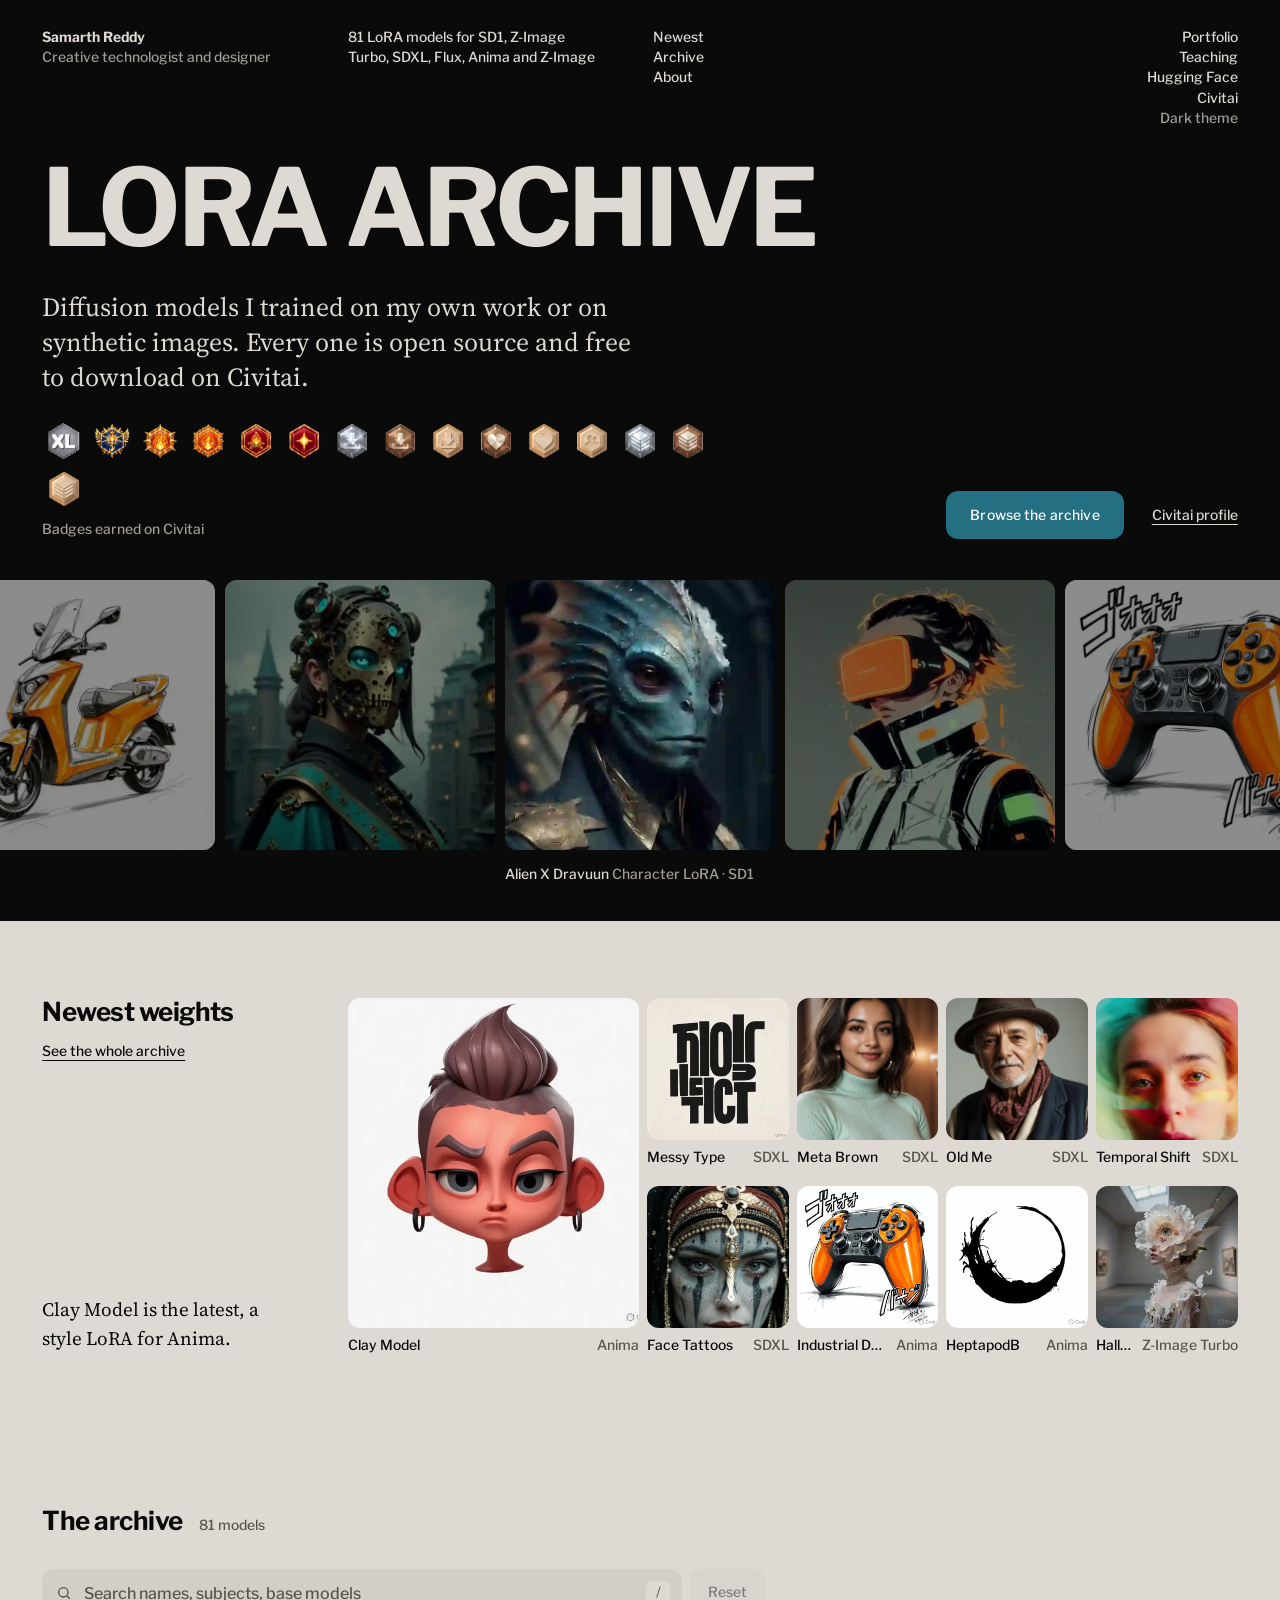
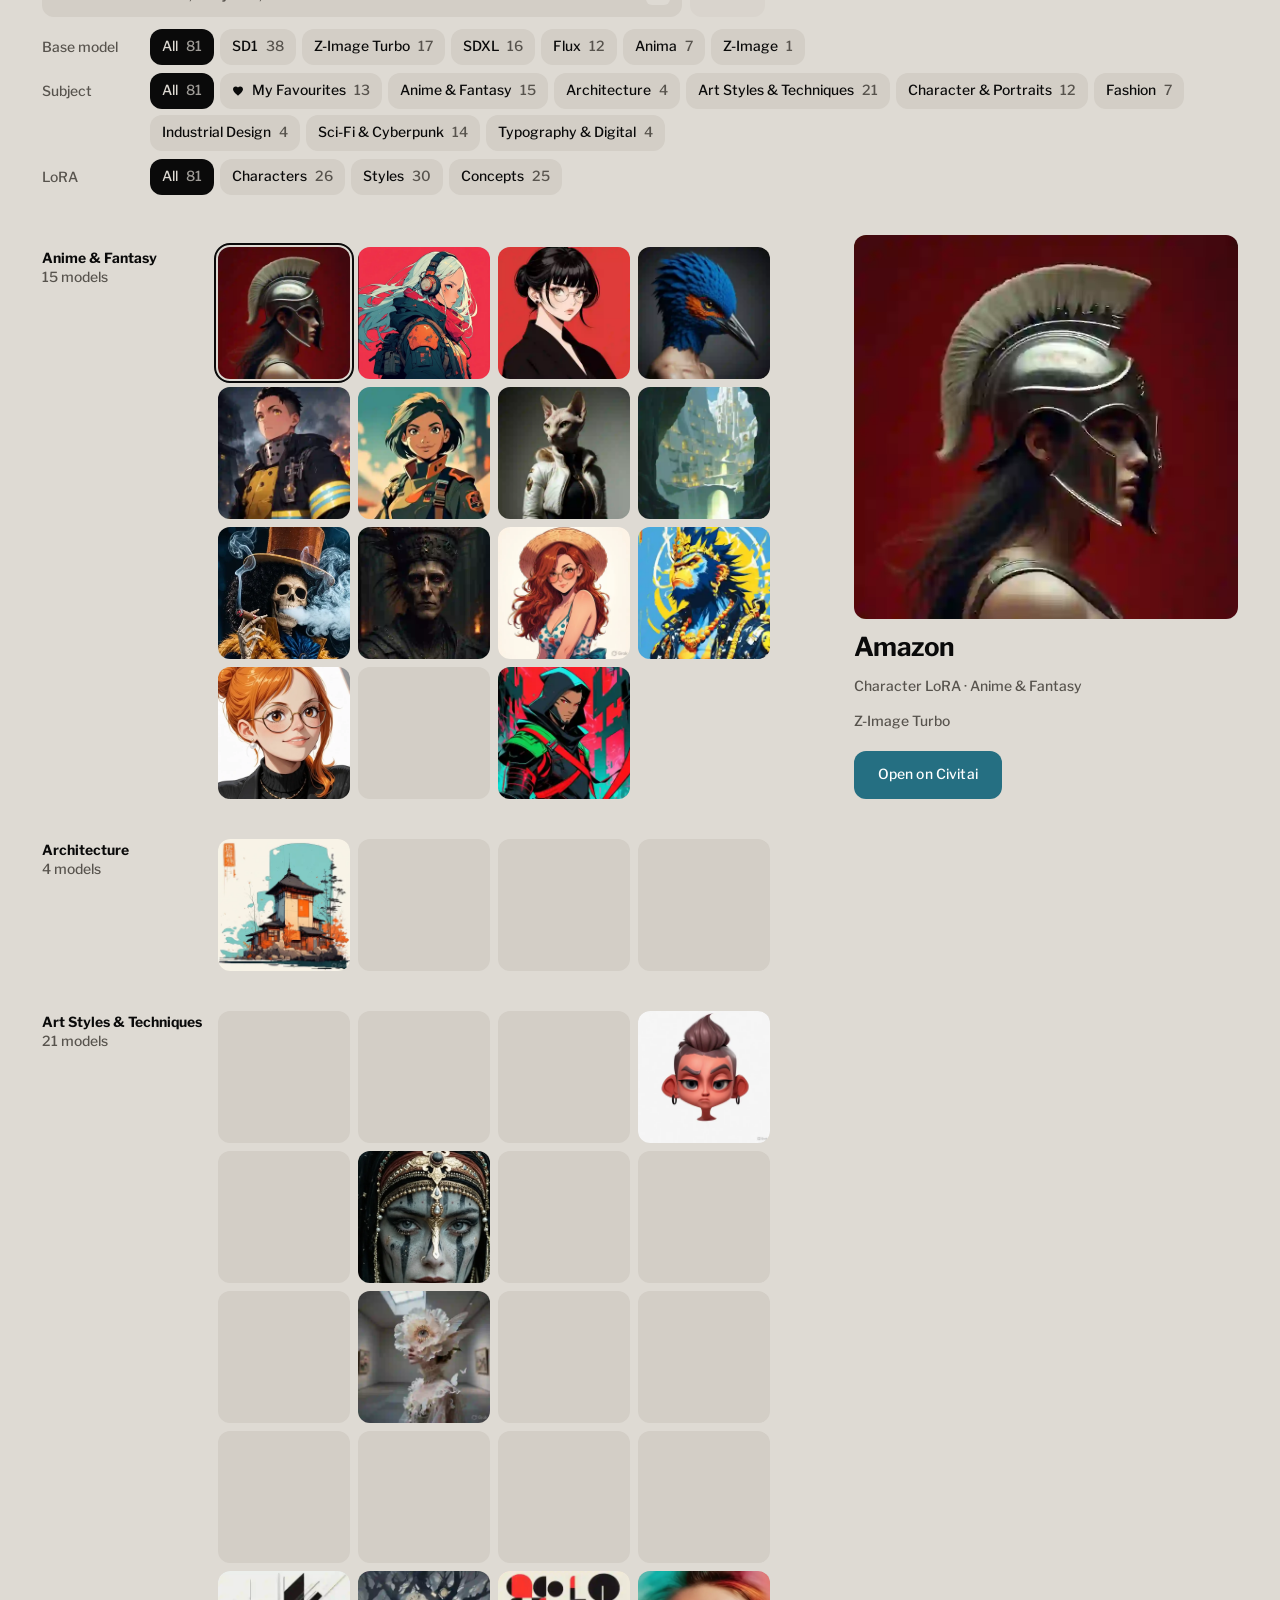
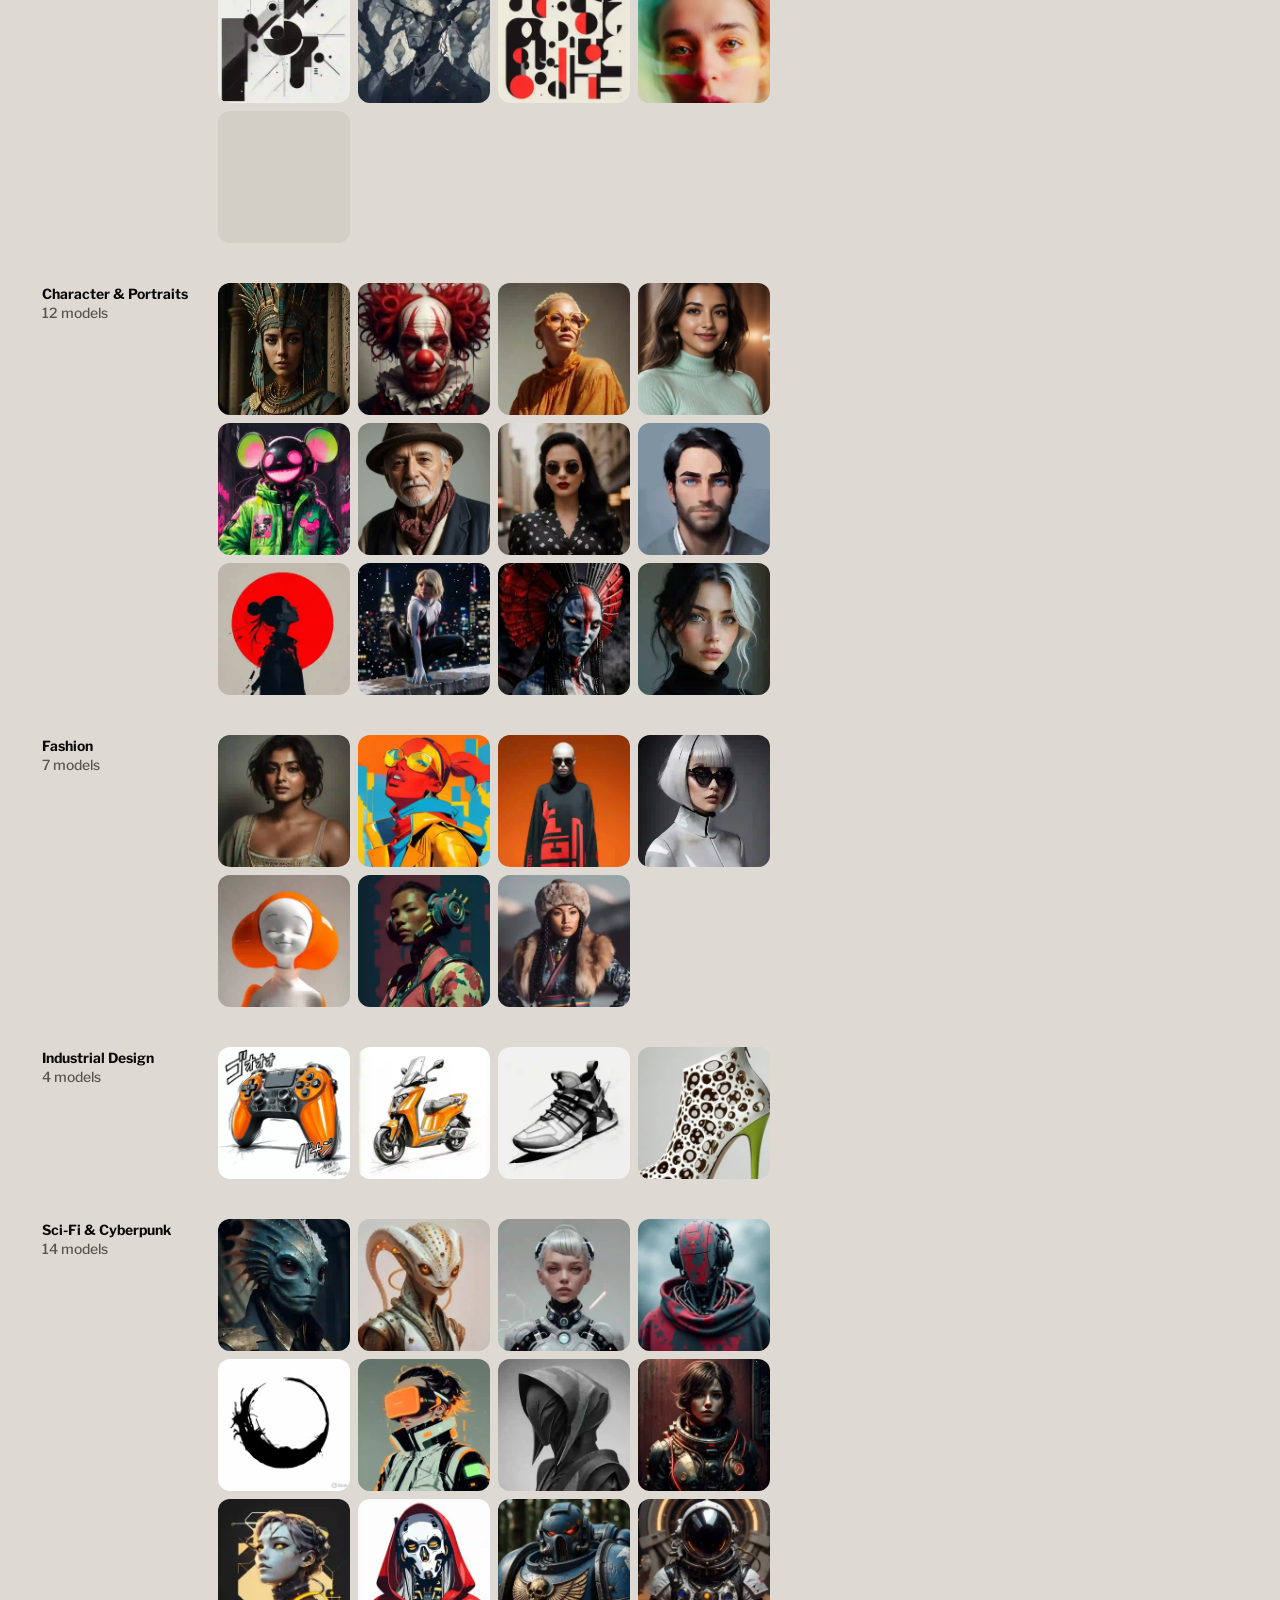
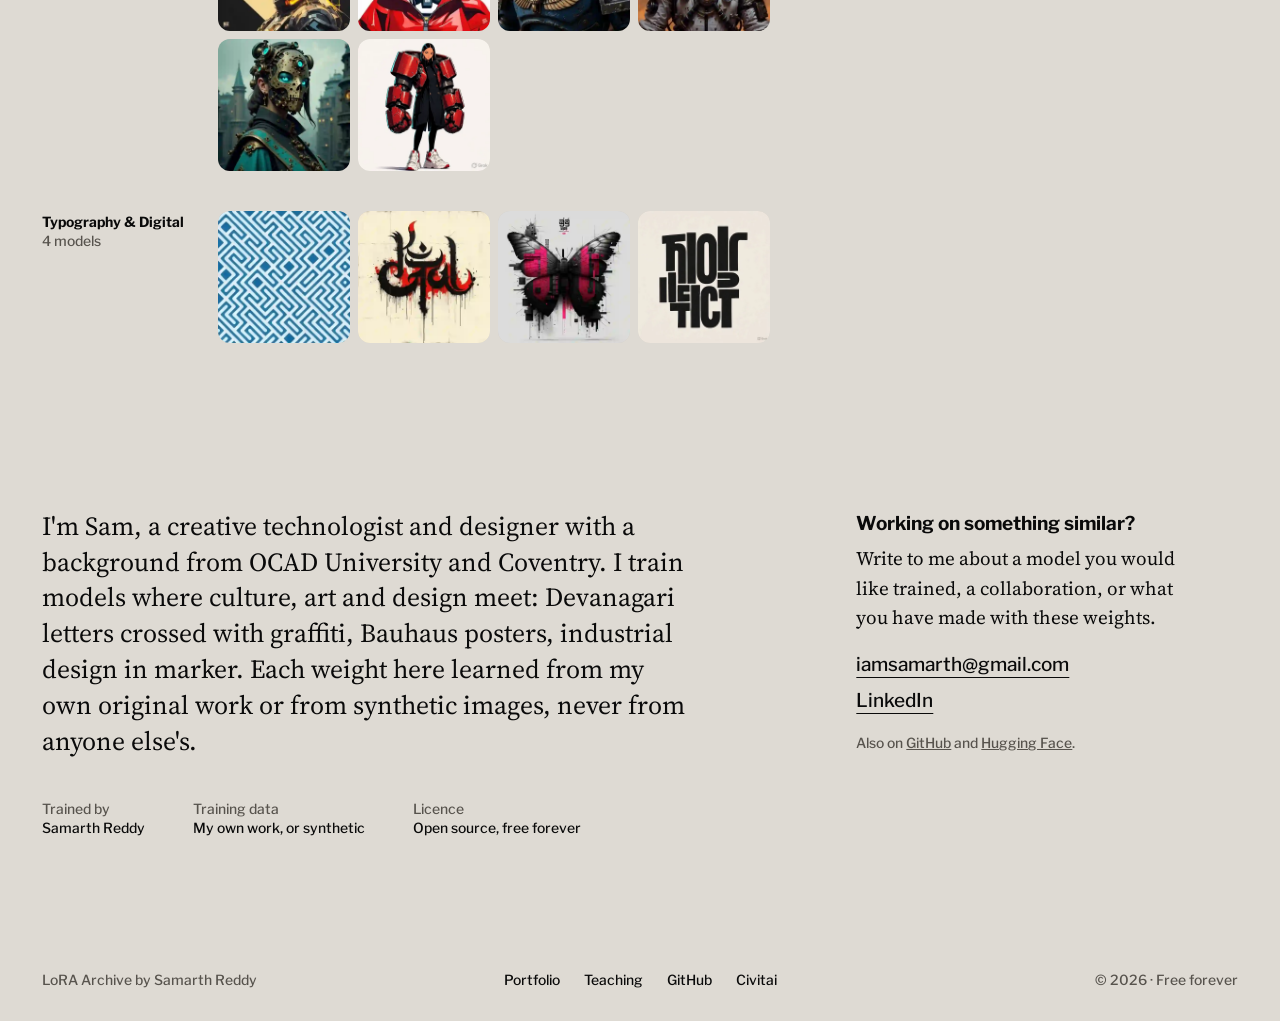
==== index.html @ 44f5a4d8 "update" ====
<!DOCTYPE html>
<html lang="en">

<head>
    <meta charset="UTF-8">
    <meta name="viewport" content="width=device-width, initial-scale=1.0">
    <title>LoRA Archive | Samarth Reddy</title>
    <meta name="description"
        content="An open-source archive of LoRA models trained by Samarth Reddy: character, fashion, architecture, industrial design, typography and art-style weights for SD1, SDXL, Flux, Z-Image and Anima.">
    <meta name="author" content="Samarth Reddy">
    <meta name="theme-color" content="#0a0a0a">

    <meta property="og:type" content="website">
    <meta property="og:title" content="LoRA Archive | Samarth Reddy">
    <meta property="og:description"
        content="Open-source LoRA model weights and fine-tuning experiments, free forever.">
    <meta property="og:image" content="logo/DPL_Logo.png">
    <meta name="twitter:card" content="summary_large_image">

    <link rel="icon" type="image/png" href="logo/665f9e5da2992208bc840f57.png?v=2">
    <link rel="preconnect" href="https://fonts.googleapis.com">
    <link rel="preconnect" href="https://fonts.gstatic.com" crossorigin>
    <link
        href="https://fonts.googleapis.com/css2?family=Libre+Franklin:wght@500;700&family=Source+Serif+4:ital,opsz,wght@0,8..60,400;0,8..60,600;1,8..60,400&display=swap"
        rel="stylesheet">
    <link rel="stylesheet" href="styles.css?v=21">

    <script>
        // Applied before first paint so the page never flashes the wrong theme.
        // The `js` class lets entrance motion hide content only when a script will reveal it.
        (function () {
            var root = document.documentElement;
            root.classList.add('js');
            var saved = null;
            try { saved = localStorage.getItem('theme'); } catch (e) { }
            var dark = saved === 'dark' || (!saved && window.matchMedia('(prefers-color-scheme: dark)').matches);
            root.setAttribute('data-theme', dark ? 'dark' : 'light');
        })();
    </script>
</head>

<body>
    <a class="skip-link" href="#archive">Skip to the archive</a>

    <header class="hero" aria-labelledby="hero-title">
        <div class="hero-top wrap grid">
            <p class="hero-block hero-who">
                <a class="wordmark" href="https://portfolio-5208db.webflow.io/" target="_blank"
                    rel="noopener noreferrer">Samarth Reddy</a>
                <span class="muted">Creative technologist and designer</span>
            </p>
            <p class="hero-block hero-what">
                <span id="hero-count">81</span> LoRA models for
                <span id="hero-bases">SD1, SDXL, Flux, Z-Image and Anima</span>
            </p>
            <nav class="hero-block hero-nav" aria-label="On this page">
                <a href="#newest">Newest</a>
                <a href="#archive">Archive</a>
                <a href="#about">About</a>
            </nav>
            <nav class="hero-block hero-elsewhere" aria-label="Elsewhere">
                <a href="https://portfolio-5208db.webflow.io/" target="_blank" rel="noopener noreferrer">Portfolio</a>
                <a href="https://calluxpore.github.io/Teaching-Portfolio/" target="_blank"
                    rel="noopener noreferrer">Teaching</a>
                <a href="https://huggingface.co/samredjr" target="_blank" rel="noopener noreferrer">Hugging Face</a>
                <a href="https://civitai.com/user/callux" target="_blank" rel="noopener noreferrer">Civitai</a>
                <button id="theme-toggle" class="theme-toggle" type="button">Dark theme</button>
            </nav>
        </div>

        <div class="hero-title wrap">
            <h1 class="display" id="hero-title">
                <span class="line"><span data-line>LoRA Archive</span></span>
            </h1>
            <div class="hero-intro">
                <div class="hero-copy">
                    <p class="lead" data-load style="--d:380ms">
                        Diffusion models I trained on my own work or on synthetic images.
                        Every one is open source and free to download on Civitai.
                    </p>
                    <!-- Badges earned on Civitai. Pointing at one, or tabbing to it, names it below the row. -->
                    <div class="hero-badges" data-load style="--d:520ms">
                        <ul class="badge-row" aria-label="Badges earned on Civitai">
                            <li class="badge" tabindex="0" data-name="Top 8 XL Creator" data-note="A top-eight place among XL creators"><img src="badges/top-8-xl-creator.webp" alt="Top 8 XL Creator: A top-eight place among XL creators" width="36" height="36" decoding="async"></li>
                            <li class="badge" tabindex="0" data-name="Beacon" data-note="40,000 creator score"><img src="badges/beacon.webp" alt="Beacon: 40,000 creator score" width="36" height="36" decoding="async"></li>
                            <li class="badge" tabindex="0" data-name="Blaze" data-note="10,000 creator score"><img src="badges/blaze.webp" alt="Blaze: 10,000 creator score" width="36" height="36" decoding="async"></li>
                            <li class="badge" tabindex="0" data-name="Flame" data-note="5,000 creator score"><img src="badges/flame.webp" alt="Flame: 5,000 creator score" width="36" height="36" decoding="async"></li>
                            <li class="badge" tabindex="0" data-name="Kindle" data-note="1,000 creator score"><img src="badges/kindle.webp" alt="Kindle: 1,000 creator score" width="36" height="36" decoding="async"></li>
                            <li class="badge" tabindex="0" data-name="Spark" data-note="500 creator score"><img src="badges/spark.webp" alt="Spark: 500 creator score" width="36" height="36" decoding="async"></li>
                            <li class="badge" tabindex="0" data-name="10k Downloads" data-note="10,000 downloads"><img src="badges/10k-downloads.webp?v=2" alt="10k Downloads: 10,000 downloads" width="36" height="36" decoding="async"></li>
                            <li class="badge" tabindex="0" data-name="1k Downloads" data-note="1,000 downloads"><img src="badges/1k-downloads.webp?v=2" alt="1k Downloads: 1,000 downloads" width="36" height="36" decoding="async"></li>
                            <li class="badge" tabindex="0" data-name="100 Downloads" data-note="100 downloads"><img src="badges/100-downloads.webp" alt="100 Downloads: 100 downloads" width="36" height="36" decoding="async"></li>
                            <li class="badge" tabindex="0" data-name="1k Reactions" data-note="1,000 reactions"><img src="badges/1k-reactions.webp?v=2" alt="1k Reactions: 1,000 reactions" width="36" height="36" decoding="async"></li>
                            <li class="badge" tabindex="0" data-name="100 Reactions" data-note="100 reactions"><img src="badges/100-reactions.webp" alt="100 Reactions: 100 reactions" width="36" height="36" decoding="async"></li>
                            <li class="badge" tabindex="0" data-name="100 Followers" data-note="100 followers"><img src="badges/100-followers.webp?v=2" alt="100 Followers: 100 followers" width="36" height="36" decoding="async"></li>
                            <li class="badge" tabindex="0" data-name="25 Models" data-note="25 models published"><img src="badges/25-models.webp?v=2" alt="25 Models: 25 models published" width="36" height="36" decoding="async"></li>
                            <li class="badge" tabindex="0" data-name="5 Models" data-note="5 models published"><img src="badges/5-models.webp?v=2" alt="5 Models: 5 models published" width="36" height="36" decoding="async"></li>
                            <li class="badge" tabindex="0" data-name="First Model" data-note="The first model published"><img src="badges/first-model.webp" alt="First Model: The first model published" width="36" height="36" decoding="async"></li>
                        </ul>
                        <p class="badge-readout" id="badge-readout" aria-hidden="true">Badges earned on Civitai</p>
                    </div>
                </div>
                <div class="hero-actions" data-load style="--d:460ms">
                    <a class="button" href="#archive">Browse the archive</a>
                    <a class="text-link" href="https://civitai.com/user/callux" target="_blank"
                        rel="noopener noreferrer">Civitai profile</a>
                </div>
            </div>
        </div>

        <!-- Filled from STRIP_MODELS once models.json loads. The frame that comes to rest
             in the middle plays its preview. -->
        <div class="strip" id="strip" role="region" aria-label="Featured models"></div>
        <p class="strip-caption" id="strip-caption" aria-live="polite"></p>
    </header>

    <main>
        <section class="newest wrap grid section" id="newest" aria-labelledby="newest-title">
            <div class="newest-side">
                <h2 class="section-title" id="newest-title">Newest weights</h2>
                <a class="text-link" href="#archive">See the whole archive</a>
                <p class="newest-note" id="newest-note"></p>
            </div>
            <div class="newest-run" id="newest-run"></div>
        </section>

        <section class="archive section" id="archive" aria-labelledby="archive-title">
            <div class="archive-head wrap">
                <h2 class="section-title" id="archive-title">The archive</h2>
                <p class="archive-count muted" id="result-count" role="status" aria-live="polite"></p>
            </div>

            <div class="toolbar" id="toolbar">
                <div class="wrap toolbar-inner">
                    <div class="toolbar-row">
                        <label class="visually-hidden" for="search-input">Search the archive</label>
                        <div class="search">
                            <svg class="search-icon" width="16" height="16" viewBox="0 0 24 24" fill="none"
                                stroke="currentColor" stroke-width="2" stroke-linecap="round" aria-hidden="true">
                                <circle cx="11" cy="11" r="7"></circle>
                                <path d="m20 20-3.5-3.5"></path>
                            </svg>
                            <input id="search-input" type="search"
                                placeholder="Search names, subjects, base models" autocomplete="off"
                                spellcheck="false" aria-describedby="search-hint">
                            <button class="search-clear" id="search-clear" type="button" aria-label="Clear search">
                                <svg width="12" height="12" viewBox="0 0 24 24" fill="none" stroke="currentColor"
                                    stroke-width="2.5" stroke-linecap="round" aria-hidden="true">
                                    <path d="M18 6 6 18M6 6l12 12"></path>
                                </svg>
                            </button>
                            <kbd class="search-hint" id="search-hint" title="Press / to search">/</kbd>
                        </div>

                        <button class="reset-filters" id="reset-filters" type="button" disabled>Reset</button>

                        <!-- Phones and tablets fold the chips behind this; desktop shows them inline. -->
                        <button class="filters-toggle" id="filters-toggle" type="button" aria-expanded="false"
                            aria-controls="filter-panel">
                            Filters
                            <span class="filters-toggle-count" id="filters-toggle-count" hidden></span>
                        </button>
                    </div>

                    <div class="filter-panel" id="filter-panel">
                        <div class="filter-group" id="base-filters" role="group" aria-labelledby="base-label">
                            <span class="filter-label" id="base-label">Base model</span>
                            <div class="chip-list"></div>
                        </div>

                        <div class="filter-group" id="category-filters" role="group"
                            aria-labelledby="category-label">
                            <span class="filter-label" id="category-label">Subject</span>
                            <div class="chip-list"></div>
                        </div>

                        <div class="filter-group" id="type-filters" role="group" aria-labelledby="type-label">
                            <span class="filter-label" id="type-label">LoRA</span>
                            <div class="chip-list"></div>
                        </div>

                        <!-- The narrow-screen home for Reset, which would crowd the search row there. -->
                        <button class="reset-filters panel-reset" id="panel-reset" type="button" disabled>Reset
                            all</button>
                    </div>
                </div>
            </div>

            <div class="archive-body wrap" id="models">
                <div class="sheet" id="models-grid"></div>
                <aside class="preview" id="preview" aria-label="Selected model"></aside>
                <p class="state" id="loading">Loading the archive…</p>
                <div class="state state-empty" id="empty" hidden>
                    <h3>No models match</h3>
                    <p>Try a different search term, or widen the filters.</p>
                    <button class="button" id="empty-reset" type="button">Clear all filters</button>
                </div>
                <p class="state state-error" id="error" hidden></p>
            </div>
        </section>

        <!-- One closing section: who trains these, then how to reach him. -->
        <section class="about wrap grid section" id="about" aria-labelledby="about-title">
            <h2 class="visually-hidden" id="about-title">About</h2>
            <div class="about-main">
                <p class="about-text">
                    I'm Sam, a creative technologist and designer with a background from OCAD University and
                    Coventry. I train models where culture, art and design meet: Devanagari letters crossed
                    with graffiti, Bauhaus posters, industrial design in marker. Each weight here learned from
                    my own original work or from synthetic images, never from anyone else's.
                </p>
                <dl class="facts">
                    <div>
                        <dt>Trained by</dt>
                        <dd>Samarth Reddy</dd>
                    </div>
                    <div>
                        <dt>Training data</dt>
                        <dd>My own work, or synthetic</dd>
                    </div>
                    <div>
                        <dt>Licence</dt>
                        <dd>Open source, free forever</dd>
                    </div>
                </dl>
            </div>
            <div class="about-contact" id="contact">
                <div class="contact-links">
                    <h3 class="contact-title">Working on something similar?</h3>
                    <p class="contact-note">Write to me about a model you would like trained, a collaboration, or
                        what you have made with these weights.</p>
                    <a href="mailto:iamsamarth@gmail.com">iamsamarth@gmail.com</a>
                    <a href="https://www.linkedin.com/in/samredjunior" target="_blank" rel="noopener noreferrer">LinkedIn</a>
                    <p class="muted">Also on <a href="https://github.com/calluxpore" target="_blank"
                            rel="noopener noreferrer">GitHub</a> and <a href="https://huggingface.co/samredjr"
                            target="_blank" rel="noopener noreferrer">Hugging Face</a>.</p>
                </div>
            </div>
        </section>
    </main>

    <footer class="footer wrap">
        <p class="muted">LoRA Archive by Samarth Reddy</p>
        <nav class="footer-links" aria-label="Profiles">
            <a href="https://portfolio-5208db.webflow.io/" target="_blank" rel="noopener noreferrer">Portfolio</a>
            <a href="https://calluxpore.github.io/Teaching-Portfolio/" target="_blank"
                rel="noopener noreferrer">Teaching</a>
            <a href="https://github.com/calluxpore" target="_blank" rel="noopener noreferrer">GitHub</a>
            <a href="https://civitai.com/user/callux" target="_blank" rel="noopener noreferrer">Civitai</a>
        </nav>
        <p class="muted footer-end">&copy; 2026 &middot; Free forever</p>
    </footer>

    <button class="to-top" id="to-top" type="button" aria-label="Back to top" title="Back to top">
        <svg width="16" height="16" viewBox="0 0 24 24" fill="none" stroke="currentColor" stroke-width="2"
            stroke-linecap="round" stroke-linejoin="round" aria-hidden="true">
            <path d="M12 19V5M5 12l7-7 7 7"></path>
        </svg>
    </button>

    <script src="main.js?v=21" defer></script>
</body>

</html>
---- styles.css ----
/* ==========================================================================
   LoRA Archive: Samarth Reddy
   The contact sheet: every model a frame, set in strict rows on putty and black.
   Libre Franklin for names and interface, Source Serif 4 for reading.
   ========================================================================== */

/* --------------------------------------------------------------------------
   1. TOKENS
   -------------------------------------------------------------------------- */
:root {
    --bg: #dedad3;
    --surface: #d3cec6;
    --surface-2: #c8c2b8;
    --ink: #0a0a0a;
    --muted: #57534d;
    --accent: #256f82;
    --accent-ink: #ffffff;

    /* The hero is a black field in both themes, so the posters are its only colour. */
    --field: #0a0a0a;
    --field-ink: #dedad3;
    --field-muted: #a29d95;

    --font-display: "Libre Franklin", "Helvetica Neue", Arial, sans-serif;
    --font-text: "Source Serif 4", Georgia, "Times New Roman", serif;

    --step-small: clamp(0.8125rem, 0.79rem + 0.1vw, 0.875rem);
    --step-body: clamp(1.0625rem, 1rem + 0.25vw, 1.1875rem);
    --step-lead: clamp(1.25rem, 1.1rem + 0.7vw, 1.625rem);
    --step-head: clamp(2rem, 1.3rem + 3.2vw, 4.5rem);
    --step-display: clamp(2.875rem, 0.6rem + 7.6vw, 8.25rem);

    --margin: clamp(1.25rem, 3.3vw, 3rem);
    --gutter: clamp(1rem, 2vw, 1.75rem);
    --section: clamp(5rem, 12vw, 12rem);
    --frame-h: 132px;
    --radius: 12px;
    --radius-sm: 6px;
    --toolbar-h: 0px;

    --ease-out: cubic-bezier(0.22, 1, 0.36, 1);
    --ease-expo: cubic-bezier(0.16, 1, 0.3, 1);
    --ease-in-out: cubic-bezier(0.76, 0, 0.24, 1);
    --ease-soft: cubic-bezier(0.33, 1, 0.68, 1);
    --t-press: 140ms;
    --t-hover: 180ms;
    --t-ui: 240ms;
    --t-reveal: 800ms;
    --stagger-line: 90ms;
    --stagger-item: 70ms;

    color-scheme: light;
}

:root[data-theme="dark"] {
    --bg: #0c0c0b;
    --surface: #1b1a18;
    --surface-2: #2a2825;
    --ink: #dedad3;
    --muted: #a29d95;
    --accent: #6cb9cc;
    --accent-ink: #0a0a0a;
    --field: #000000;

    color-scheme: dark;
}

/* --------------------------------------------------------------------------
   2. BASE
   -------------------------------------------------------------------------- */
*,
*::before,
*::after {
    box-sizing: border-box;
}

html {
    -webkit-text-size-adjust: 100%;
    text-size-adjust: 100%;
    scroll-behavior: smooth;
    scroll-padding-top: calc(var(--toolbar-h) + 16px);
}

body {
    margin: 0;
    background: var(--bg);
    color: var(--ink);
    font-family: var(--font-text);
    font-size: var(--step-body);
    line-height: 1.55;
    font-kerning: normal;
    -webkit-font-smoothing: antialiased;
    text-rendering: optimizeLegibility;
    transition: background-color var(--t-ui) ease, color var(--t-ui) ease;
}

h1,
h2,
h3,
p,
figure,
ul,
ol,
dl,
dd {
    margin: 0;
}

ul,
ol {
    padding: 0;
    list-style: none;
}

h1,
h2,
h3 {
    font-family: var(--font-display);
    font-weight: 700;
    text-wrap: balance;
}

img,
video,
svg {
    display: block;
    max-width: 100%;
}

button,
input {
    font: inherit;
    color: inherit;
}

button {
    background: none;
    border: 0;
    padding: 0;
    cursor: pointer;
}

a {
    color: inherit;
}

p {
    text-wrap: pretty;
}

::selection {
    background: var(--accent);
    color: var(--accent-ink);
}

:focus-visible {
    outline: 2px solid var(--accent);
    outline-offset: 3px;
}

.muted {
    color: var(--muted);
}

.nums {
    font-variant-numeric: tabular-nums;
}

.wrap {
    padding-inline: var(--margin);
}

.grid {
    display: grid;
    grid-template-columns: repeat(12, minmax(0, 1fr));
    column-gap: var(--gutter);
}

.section {
    padding-block: calc(var(--section) / 2);
}

.visually-hidden {
    position: absolute;
    width: 1px;
    height: 1px;
    overflow: hidden;
    clip-path: inset(50%);
    white-space: nowrap;
}

.skip-link {
    border-radius: var(--radius);
    position: absolute;
    left: var(--margin);
    top: -100px;
    z-index: 100;
    padding: 12px 16px;
    background: var(--accent);
    color: var(--accent-ink);
    font-family: var(--font-display);
    font-weight: 500;
    font-size: var(--step-small);
    text-decoration: none;
}

.skip-link:focus {
    top: 12px;
}

.section-title {
    font-size: var(--step-lead);
    line-height: 1.1;
    letter-spacing: -0.02em;
}

/* --------------------------------------------------------------------------
   3. CONTROLS
   -------------------------------------------------------------------------- */
.button {
    border-radius: var(--radius);
    display: inline-flex;
    align-items: center;
    justify-content: center;
    min-height: 48px;
    padding: 0 24px;
    background: var(--accent);
    color: var(--accent-ink);
    font-family: var(--font-display);
    font-weight: 500;
    font-size: var(--step-small);
    letter-spacing: 0.01em;
    text-decoration: none;
    transition: background-color var(--t-hover) ease, transform var(--t-press) var(--ease-out);
}

.button:hover {
    background: color-mix(in srgb, var(--accent) 82%, var(--ink));
}

.button:active {
    transform: scale(0.97);
}

.text-link {
    font-family: var(--font-display);
    font-weight: 500;
    font-size: var(--step-small);
    text-decoration: underline;
    text-decoration-thickness: 1px;
    text-underline-offset: 0.3em;
    transition: text-underline-offset var(--t-hover) var(--ease-out), opacity var(--t-hover) ease;
}

.text-link:hover {
    text-underline-offset: 0.45em;
}

.text-link:active {
    opacity: 0.7;
}

/* --------------------------------------------------------------------------
   4. HERO: a black field with one lit strip of posters
   -------------------------------------------------------------------------- */
.hero {
    background: var(--field);
    color: var(--field-ink);
    min-height: 100svh;
    display: flex;
    flex-direction: column;
    padding-bottom: clamp(24px, 4vh, 44px);
    overflow: clip;
}

.hero ::selection {
    background: var(--field-ink);
    color: var(--field);
}

.hero-top {
    padding-top: clamp(20px, 3vh, 32px);
    row-gap: 12px;
    font-family: var(--font-display);
    font-weight: 500;
    font-size: var(--step-small);
    line-height: 1.45;
}

.hero-block {
    display: flex;
    flex-direction: column;
    align-items: flex-start;
}

.hero-who {
    grid-column: 1 / 4;
}

.hero-what {
    grid-column: 4 / 7;
    display: block;
    max-width: 26ch;
}

.hero-nav {
    grid-column: 7 / 10;
}

.hero-elsewhere {
    grid-column: 10 / 13;
    align-items: flex-end;
    text-align: right;
}

.hero .muted {
    color: var(--field-muted);
}

.wordmark {
    font-weight: 700;
    text-decoration: none;
}

.hero-nav a,
.hero-elsewhere a {
    text-decoration: none;
    transition: color var(--t-hover) ease;
}

.hero-nav a:hover,
.hero-elsewhere a:hover,
.wordmark:hover {
    text-decoration: underline;
    text-underline-offset: 0.3em;
}

.theme-toggle {
    color: var(--field-muted);
    text-align: right;
    transition: color var(--t-hover) ease;
}

.theme-toggle:hover {
    color: var(--field-ink);
    text-decoration: underline;
    text-underline-offset: 0.3em;
}

.hero-title {
    padding-top: clamp(20px, 3.5vh, 56px);
}

.display {
    font-size: var(--step-display);
    line-height: 0.92;
    letter-spacing: -0.035em;
    text-transform: uppercase;
    white-space: nowrap;
}

.display .line {
    display: block;
    overflow: clip;
    padding-bottom: 0.04em;
}

.display [data-line] {
    display: inline-block;
}

.hero-intro {
    display: grid;
    grid-template-columns: repeat(12, minmax(0, 1fr));
    column-gap: var(--gutter);
    row-gap: 24px;
    align-items: end;
    margin-top: 28px;
}

.hero-copy {
    grid-column: 1 / 8;
}

.hero-intro .lead {
    font-size: var(--step-lead);
    line-height: 1.35;
    max-width: 46ch;
}

/* The badges: pictures only, named one at a time in the line beneath. */
.hero-badges {
    margin-top: 24px;
}

.badge-row {
    display: flex;
    flex-wrap: wrap;
    gap: 4px;
}

.badge {
    display: grid;
    place-items: center;
    width: 44px;
    height: 44px;
    border-radius: var(--radius);
    transition: background-color var(--t-hover) ease, opacity var(--t-hover) ease, transform var(--t-ui) var(--ease-out);
}

.badge img {
    width: 36px;
    height: 36px;
    object-fit: contain;
}

.badge:hover,
.badge:focus-visible {
    background: #1f1e1c;
    transform: translateY(-3px);
}

.badge:focus-visible {
    outline-color: var(--field-ink);
}

@media (hover: hover) {
    .badge-row:hover .badge:not(:hover) {
        opacity: 0.45;
    }
}

.badge-readout {
    min-height: 1.45em;
    margin-top: 8px;
    font-family: var(--font-display);
    font-weight: 500;
    font-size: var(--step-small);
    line-height: 1.45;
    color: var(--field-muted);
}

.badge-readout strong {
    font-weight: 500;
    color: var(--field-ink);
}

.hero-actions {
    grid-column: 8 / 13;
    justify-self: end;
    display: flex;
    align-items: center;
    gap: 28px;
}

.hero .text-link {
    color: var(--field-ink);
}

/* The strip: one row wider than the screen, cropped by both edges. */
.strip {
    --strip-h: clamp(200px, 30vh, 320px);
    display: flex;
    gap: 10px;
    height: var(--strip-h);
    margin-top: clamp(28px, 4.5vh, 56px);
    padding-inline: calc(50vw - var(--strip-h) / 2);
    overflow-x: auto;
    overscroll-behavior-x: contain;
    scroll-snap-type: x mandatory;
    scrollbar-width: none;
    cursor: grab;
}

.strip::-webkit-scrollbar {
    display: none;
}

.strip.is-dragging {
    cursor: grabbing;
    scroll-snap-type: none;
    user-select: none;
}

.strip-frame {
    border-radius: var(--radius);
    position: relative;
    flex: 0 0 auto;
    height: 100%;
    aspect-ratio: 1;
    scroll-snap-align: center;
    background: #1c1c1c;
    overflow: clip;
    -webkit-user-drag: none;
}

.strip-frame img,
.strip-frame video {
    position: absolute;
    inset: 0;
    width: 100%;
    height: 100%;
    object-fit: cover;
    object-position: center 30%;
    -webkit-user-drag: none;
}

.strip-frame video {
    opacity: 0;
    transition: opacity 400ms ease;
}

.strip-frame video.is-playing {
    opacity: 1;
}

.strip-frame .frame-shade {
    position: absolute;
    inset: 0;
    background: #000;
    opacity: 0.45;
    transition: opacity 420ms var(--ease-out);
}

.strip-frame:hover .frame-shade,
.strip-frame:focus-visible .frame-shade,
.strip-frame.is-centre .frame-shade {
    opacity: 0;
}

.strip-frame:focus-visible {
    outline-color: var(--field-ink);
    outline-offset: -4px;
}

.strip-caption {
    min-height: 1.5em;
    margin-top: 14px;
    padding-left: calc(50vw - var(--caption-w, 0px) / 2);
    padding-right: var(--margin);
    font-family: var(--font-display);
    font-weight: 500;
    font-size: var(--step-small);
    color: var(--field-ink);
    transition: padding-left var(--t-ui) var(--ease-out);
}

.strip-caption span {
    color: var(--field-muted);
}

/* --------------------------------------------------------------------------
   5. NEWEST: a run of frames with the newest lifted out of it
   -------------------------------------------------------------------------- */
.newest-side {
    grid-column: 1 / 4;
    display: flex;
    flex-direction: column;
    align-items: flex-start;
    gap: 14px;
}

.newest-note {
    margin-top: auto;
    max-width: 22ch;
    font-size: var(--step-body);
}

.newest-run {
    grid-column: 4 / 13;
    display: grid;
    grid-template-columns: repeat(6, minmax(0, 1fr));
    gap: 20px 8px;
}

.run-frame {
    display: flex;
    flex-direction: column;
    gap: 8px;
    min-width: 0;
    text-decoration: none;
}

.run-frame.is-lifted {
    grid-column: span 2;
    grid-row: span 2;
}

.run-picture {
    border-radius: var(--radius);
    position: relative;
    aspect-ratio: 1;
    overflow: clip;
    background: var(--surface);
}

.run-frame.is-lifted .run-picture {
    aspect-ratio: auto;
    flex: 1;
    min-height: 0;
}

.run-picture img,
.run-picture video,
.preview-media img,
.preview-media video {
    position: absolute;
    inset: 0;
    width: 100%;
    height: 100%;
    object-fit: cover;
    object-position: center 30%;
}

.run-picture img {
    transition: transform 600ms var(--ease-soft);
}

.run-frame:hover .run-picture img {
    transform: scale(1.04);
}

.run-picture video,
.preview-media video {
    opacity: 0;
    transition: opacity 300ms ease;
}

.run-picture video.is-playing,
.preview-media video.is-playing {
    opacity: 1;
}

.run-caption {
    display: flex;
    justify-content: space-between;
    gap: 8px;
    font-family: var(--font-display);
    font-weight: 500;
    font-size: var(--step-small);
    line-height: 1.3;
}

.run-caption span:first-child {
    overflow: hidden;
    text-overflow: ellipsis;
    white-space: nowrap;
}

.run-caption span:last-child {
    flex-shrink: 0;
    color: var(--muted);
}

/* --------------------------------------------------------------------------
   6. ARCHIVE: the contact sheet itself
   -------------------------------------------------------------------------- */
.archive {
    padding-bottom: calc(var(--section) / 2);
}

.archive-head {
    display: flex;
    align-items: baseline;
    gap: 16px;
}

.archive-count {
    font-family: var(--font-display);
    font-weight: 500;
    font-size: var(--step-small);
}

.toolbar {
    position: sticky;
    top: 0;
    z-index: 20;
    margin-top: 20px;
    background: var(--bg);
    transition: background-color var(--t-ui) ease;
}

.toolbar-inner {
    position: relative;
    padding-block: 12px;
}

.toolbar-row {
    display: flex;
    align-items: center;
    gap: 8px;
}

.search {
    position: relative;
    flex: 1;
    max-width: 640px;
}

.search-icon {
    position: absolute;
    left: 14px;
    top: 50%;
    transform: translateY(-50%);
    color: var(--muted);
    pointer-events: none;
}

.search input {
    border-radius: var(--radius);
    width: 100%;
    height: 48px;
    padding: 0 76px 0 42px;
    background: var(--surface);
    border: 0;
    font-family: var(--font-display);
    font-weight: 500;
    font-size: 1rem;
    -webkit-appearance: none;
    appearance: none;
    transition: background-color var(--t-hover) ease;
}

.search input::placeholder {
    color: var(--muted);
    opacity: 1;
}

.search input:hover {
    background: var(--surface-2);
}

.search input:focus-visible {
    outline-offset: 0;
}

.search input::-webkit-search-cancel-button {
    display: none;
}

.search-clear {
    border-radius: var(--radius-sm);
    position: absolute;
    right: 40px;
    top: 50%;
    transform: translateY(-50%);
    display: none;
    place-items: center;
    width: 32px;
    height: 32px;
    color: var(--muted);
}

.search:has(input:not(:placeholder-shown)) .search-clear {
    display: grid;
}

.search-clear:hover {
    color: var(--ink);
}

.search-hint {
    border-radius: var(--radius-sm);
    position: absolute;
    right: 12px;
    top: 50%;
    transform: translateY(-50%);
    display: grid;
    place-items: center;
    width: 24px;
    height: 24px;
    background: var(--bg);
    color: var(--muted);
    font-family: var(--font-display);
    font-size: var(--step-small);
}

.reset-filters,
.filters-toggle {
    border-radius: var(--radius);
    min-height: 48px;
    padding: 0 18px;
    background: var(--surface);
    font-family: var(--font-display);
    font-weight: 500;
    font-size: var(--step-small);
    transition: background-color var(--t-hover) ease, opacity var(--t-hover) ease, transform var(--t-press) var(--ease-out);
}

.reset-filters:not(:disabled):hover,
.filters-toggle:hover {
    background: var(--surface-2);
}

.reset-filters:not(:disabled):active,
.filters-toggle:active {
    transform: scale(0.97);
}

.reset-filters:disabled {
    opacity: 0.45;
    cursor: default;
}

.filters-toggle {
    display: none;
    align-items: center;
    gap: 8px;
}

.filters-toggle-count {
    border-radius: var(--radius-sm);
    display: inline-grid;
    place-items: center;
    min-width: 22px;
    height: 22px;
    padding: 0 6px;
    background: var(--ink);
    color: var(--bg);
    font-size: 0.8125rem;
}

.filters-toggle-count[hidden] {
    display: none;
}

.filter-panel {
    display: flex;
    flex-direction: column;
    gap: 8px;
    margin-top: 12px;
}

.filter-group {
    display: flex;
    align-items: flex-start;
    gap: 12px;
}

.filter-label {
    flex: 0 0 96px;
    padding-top: 8px;
    font-family: var(--font-display);
    font-weight: 500;
    font-size: var(--step-small);
    color: var(--muted);
}

.chip-list {
    display: flex;
    flex-wrap: wrap;
    gap: 6px;
}

.chip {
    border-radius: var(--radius);
    display: inline-flex;
    align-items: center;
    gap: 8px;
    min-height: 36px;
    padding: 0 12px;
    background: var(--surface);
    font-family: var(--font-display);
    font-weight: 500;
    font-size: var(--step-small);
    transition: background-color var(--t-hover) ease, color var(--t-hover) ease, opacity var(--t-hover) ease, transform var(--t-press) var(--ease-out);
}

.chip:hover {
    background: var(--surface-2);
}

.chip:active {
    transform: scale(0.96);
}

.chip[aria-pressed="true"] {
    background: var(--ink);
    color: var(--bg);
}

.chip.is-empty {
    opacity: 0.45;
}

.chip-count {
    color: var(--muted);
    font-variant-numeric: tabular-nums;
}

.chip[aria-pressed="true"] .chip-count {
    color: inherit;
    opacity: 0.7;
}

.chip-icon {
    fill: currentColor;
}

.panel-reset {
    display: none;
}

.archive-body {
    display: grid;
    grid-template-columns: minmax(0, 1fr) minmax(300px, 30vw);
    column-gap: calc(var(--gutter) * 2);
    align-items: start;
    margin-top: 28px;
}

.sheet {
    grid-column: 1;
    min-width: 0;
}

.run {
    display: grid;
    grid-template-columns: 160px minmax(0, 1fr);
    column-gap: 16px;
    padding-block: 12px;
    transition: opacity var(--t-ui) ease;
}

.run + .run {
    margin-top: 16px;
}

.run-head {
    padding-top: 2px;
    font-family: var(--font-display);
    font-weight: 500;
    font-size: var(--step-small);
    line-height: 1.35;
}

.run-title {
    font-size: inherit;
    font-weight: 700;
    letter-spacing: 0;
}

.run-title .category-icon {
    display: inline-block;
    vertical-align: -1px;
    margin-right: 6px;
    fill: currentColor;
}

.run-count {
    color: var(--muted);
}

.run-frames {
    display: flex;
    flex-wrap: wrap;
    gap: 8px;
}

.frame {
    display: block;
    width: var(--frame-h);
    text-decoration: none;
    transition: opacity var(--t-hover) ease;
}

.frame-picture {
    border-radius: var(--radius);
    position: relative;
    height: var(--frame-h);
    overflow: clip;
    background: var(--surface);
}

.frame-picture img {
    width: 100%;
    height: 100%;
    object-fit: cover;
    object-position: center 30%;
}

.frame-name {
    display: none;
}

.run-more {
    display: none;
}

.frame.is-selected .frame-picture {
    outline: 2px solid var(--ink);
    outline-offset: 2px;
}

.card-media-fallback {
    position: absolute;
    inset: 0;
    display: grid;
    place-items: center;
    padding: 8px;
    color: var(--muted);
    font-family: var(--font-display);
    font-size: var(--step-small);
    text-align: center;
}

@media (hover: hover) and (pointer: fine) {

    .sheet:has(.frame:hover) .frame:not(:hover),
    .sheet:has(.frame:focus-visible) .frame:not(:focus-visible) {
        opacity: 0.4;
    }
}

/* The single enlarged frame: whatever the pointer rests on, four times the size. */
.preview {
    grid-column: 2;
    position: sticky;
    top: calc(var(--toolbar-h) + 24px);
    display: flex;
    flex-direction: column;
    gap: 14px;
}

.preview:empty {
    display: none;
}

.preview-media {
    border-radius: var(--radius);
    position: relative;
    /* Square like every other frame, and short enough to leave room for its caption. */
    width: min(100%, 100svh - var(--toolbar-h) - 220px);
    aspect-ratio: 1;
    overflow: clip;
    background: var(--surface);
}

.preview-name {
    font-size: var(--step-lead);
    line-height: 1.1;
    letter-spacing: -0.02em;
}

.preview-meta {
    font-family: var(--font-display);
    font-weight: 500;
    font-size: var(--step-small);
    color: var(--muted);
}

.preview .button {
    align-self: flex-start;
    margin-top: 4px;
}

.state {
    grid-column: 1;
    padding: 64px 0;
    color: var(--muted);
}

.state-empty {
    display: flex;
    flex-direction: column;
    align-items: flex-start;
    gap: 12px;
    color: var(--ink);
}

.state-empty h3 {
    font-size: var(--step-lead);
}

.state-empty[hidden],
.state[hidden] {
    display: none;
}

/* --------------------------------------------------------------------------
   7. ABOUT AND CONTACT: the story at the left, the way to reach him at the right
   -------------------------------------------------------------------------- */
.about {
    row-gap: 56px;
    align-items: start;
}

.about-main {
    grid-column: 1 / 8;
}

.about-text {
    font-size: var(--step-lead);
    line-height: 1.38;
    max-width: 52ch;
}

.facts {
    display: grid;
    grid-template-columns: repeat(3, auto);
    justify-content: start;
    gap: 16px 48px;
    margin-top: 40px;
    font-family: var(--font-display);
    font-weight: 500;
    font-size: var(--step-small);
    line-height: 1.4;
}

.facts dt {
    color: var(--muted);
}

.about-contact {
    grid-column: 9 / 13;
}

.contact-links {
    display: flex;
    flex-direction: column;
    align-items: flex-start;
    gap: 6px;
    font-family: var(--font-display);
    font-weight: 500;
    font-size: var(--step-body);
}

.contact-title {
    font-size: var(--step-body);
    font-weight: 700;
    letter-spacing: 0;
}

.contact-note {
    margin-bottom: 12px;
    font-family: var(--font-text);
    font-weight: 400;
    max-width: 34ch;
}

.contact-links > a {
    text-decoration: underline;
    text-decoration-thickness: 1px;
    text-underline-offset: 0.3em;
    transition: text-underline-offset var(--t-hover) var(--ease-out);
}

.contact-links > a:hover {
    text-underline-offset: 0.45em;
}

.contact-links p.muted {
    margin-top: 12px;
    font-size: var(--step-small);
}

/* --------------------------------------------------------------------------
   8. FOOTER
   -------------------------------------------------------------------------- */
.footer {
    display: grid;
    grid-template-columns: 1fr auto 1fr;
    align-items: baseline;
    gap: 24px;
    margin-top: 6svh;
    padding-bottom: 30px;
    font-family: var(--font-display);
    font-weight: 500;
    font-size: var(--step-small);
}

.footer-links {
    display: flex;
    gap: 24px;
}

.footer-links a {
    text-decoration: none;
}

.footer-links a:hover {
    text-decoration: underline;
    text-underline-offset: 0.3em;
}

.footer-end {
    text-align: right;
}

.to-top {
    border-radius: var(--radius);
    position: fixed;
    right: var(--margin);
    bottom: 24px;
    z-index: 30;
    display: grid;
    place-items: center;
    width: 48px;
    height: 48px;
    background: var(--ink);
    color: var(--bg);
    opacity: 0;
    transform: translateY(12px);
    pointer-events: none;
    transition: opacity var(--t-ui) ease, transform var(--t-ui) var(--ease-out);
}

.to-top.is-visible:not(.is-parked) {
    opacity: 1;
    transform: none;
    pointer-events: auto;
}

.to-top:active {
    transform: scale(0.94);
}

/* --------------------------------------------------------------------------
   9. MOTION: load sequence, entrances; the finished state is the default
   -------------------------------------------------------------------------- */
@media (prefers-reduced-motion: no-preference) {
    .js .hero [data-line] {
        transform: translateY(105%);
        animation: load-line 900ms var(--ease-expo) 100ms forwards;
    }

    .js .hero [data-load] {
        opacity: 0;
        transform: translateY(14px);
        animation: load-rise 560ms var(--ease-out) forwards;
        animation-delay: var(--d);
    }

    .js .strip-frame {
        opacity: 0;
        transform: translateY(24px);
        animation: load-rise 800ms var(--ease-expo) forwards;
        animation-delay: calc(420ms + var(--i, 0) * 60ms);
    }

    .js .reveal {
        opacity: 0;
        transform: translateY(16px);
        transition: opacity 700ms var(--ease-out), transform 900ms var(--ease-expo);
        transition-delay: var(--delay, 0ms);
    }

    .js .reveal.in {
        opacity: 1;
        transform: none;
    }

    /* A frame settles from a slight scale rather than rising like the text. */
    .js .reveal-frame {
        opacity: 0;
        transform: scale(0.98);
        transition: opacity 600ms var(--ease-out), transform 800ms var(--ease-expo);
        transition-delay: var(--delay, 0ms);
    }

    .js .reveal-frame.in {
        opacity: 1;
        transform: none;
    }
}

/* Frames under a still pointer ignore it while the page moves past them. */
.is-scrolling .strip,
.is-scrolling .newest-run,
.is-scrolling .sheet {
    pointer-events: none;
}

/* A section focused by a followed anchor link needs no ring of its own. */
[tabindex="-1"]:focus {
    outline: none;
}

@keyframes load-line {
    to {
        transform: none;
    }
}

@keyframes load-rise {
    to {
        opacity: 1;
        transform: none;
    }
}

@media (prefers-reduced-motion: reduce) {
    html {
        scroll-behavior: auto;
    }

    *,
    *::before,
    *::after {
        transition-duration: 1ms !important;
        animation-duration: 1ms !important;
    }
}

/* --------------------------------------------------------------------------
   10. NARROWER SCREENS
   -------------------------------------------------------------------------- */
@media (max-width: 64em) {
    .hero-who {
        grid-column: 1 / 5;
    }

    .hero-what {
        grid-column: 5 / 9;
    }

    .hero-nav {
        display: none;
    }

    .hero-elsewhere {
        grid-column: 9 / 13;
    }

    .hero-copy {
        grid-column: 1 / 10;
    }

    .hero-actions {
        grid-column: 1 / 13;
        justify-self: start;
    }

    .newest-side {
        grid-column: 1 / 13;
        margin-bottom: 32px;
    }

    .newest-note {
        margin-top: 8px;
        max-width: 40ch;
    }

    .newest-run {
        grid-column: 1 / 13;
    }

    .run-caption {
        flex-direction: column;
        gap: 2px;
    }

    .frame.is-selected .frame-picture {
        outline: 0;
    }

    /* The chips fold behind the Filters button. */
    .filters-toggle {
        display: inline-flex;
    }

    .toolbar-row .reset-filters {
        display: none;
    }

    .filter-panel {
        display: none;
        position: absolute;
        left: 0;
        right: 0;
        top: 100%;
        max-height: calc(100svh - 140px);
        overflow-y: auto;
        margin: 0;
        padding: 8px var(--margin) 20px;
        background: var(--bg);
        border-radius: 0 0 var(--radius) var(--radius);
        gap: 16px;
    }

    .toolbar.is-open .filter-panel {
        display: flex;
    }

    .filter-group {
        flex-direction: column;
        gap: 8px;
    }

    .filter-label {
        flex: none;
        padding-top: 0;
    }

    .panel-reset {
        display: inline-flex;
        align-items: center;
        align-self: flex-start;
    }

    .archive-body {
        grid-template-columns: minmax(0, 1fr);
    }

    .preview {
        display: none;
    }

    .run {
        grid-template-columns: minmax(0, 1fr);
        row-gap: 12px;
    }

    .frame-name {
        display: -webkit-box;
        -webkit-box-orient: vertical;
        -webkit-line-clamp: 2;
        overflow: hidden;
        margin-top: 6px;
        font-family: var(--font-display);
        font-weight: 500;
        font-size: var(--step-small);
        line-height: 1.3;
    }

    .about-main {
        grid-column: 1 / 13;
    }

    .about-text {
        max-width: 56ch;
    }

    /* The contact sits under the story. */
    .about-contact {
        grid-column: 1 / 13;
    }
}

@media (max-width: 40em) {
    :root {
        /* Three square frames to a row inside the margins. */
        --frame-h: calc((100vw - 2 * var(--margin) - 16px) / 3);
    }

    .hero-top {
        grid-template-columns: 1fr auto;
    }

    .hero-who {
        grid-column: 1;
    }

    .hero-what {
        grid-column: 1 / -1;
        grid-row: 2;
        max-width: none;
    }

    .hero-elsewhere {
        grid-column: 2;
        grid-row: 1;
    }

    .hero-elsewhere a {
        display: none;
    }

    .theme-toggle {
        min-height: 44px;
        margin-top: -12px;
    }

    .hero-title {
        padding-top: clamp(28px, 6vh, 56px);
    }

    .hero-intro {
        margin-top: 24px;
    }

    .hero-copy {
        grid-column: 1 / 13;
    }

    .badge {
        width: 40px;
        height: 40px;
    }

    .badge img {
        width: 32px;
        height: 32px;
    }

    .hero-actions {
        gap: 20px;
    }

    .strip {
        /* One square frame with the edges of its neighbours either side. */
        --strip-h: min(46vh, 72vw);
    }

    .strip-caption {
        padding-left: var(--margin);
    }

    .newest-run {
        grid-template-columns: repeat(3, minmax(0, 1fr));
        gap: 16px 6px;
    }

    .newest-run .run-frame.is-lifted {
        grid-column: 1 / -1;
        grid-row: auto;
    }

    .newest-run .run-frame.is-lifted .run-picture {
        aspect-ratio: 1;
        flex: none;
    }

    .run-caption {
        flex-direction: column;
        gap: 2px;
    }

    .run.is-folded .frame:nth-child(n + 7) {
        display: none;
    }

    .run-more {
        display: inline;
        justify-self: start;
        min-height: 44px;
    }

    .search input {
        padding-right: 48px;
    }

    .search-hint {
        display: none;
    }

    .search-clear {
        right: 8px;
    }

    .facts {
        grid-template-columns: 1fr 1fr;
        gap: 16px 24px;
    }

    .footer {
        grid-template-columns: 1fr;
        gap: 8px;
        margin-top: 16svh;
        padding-bottom: 24px;
    }

    .footer-links {
        flex-wrap: wrap;
        gap: 8px 20px;
    }

    .footer-end {
        text-align: left;
    }
}
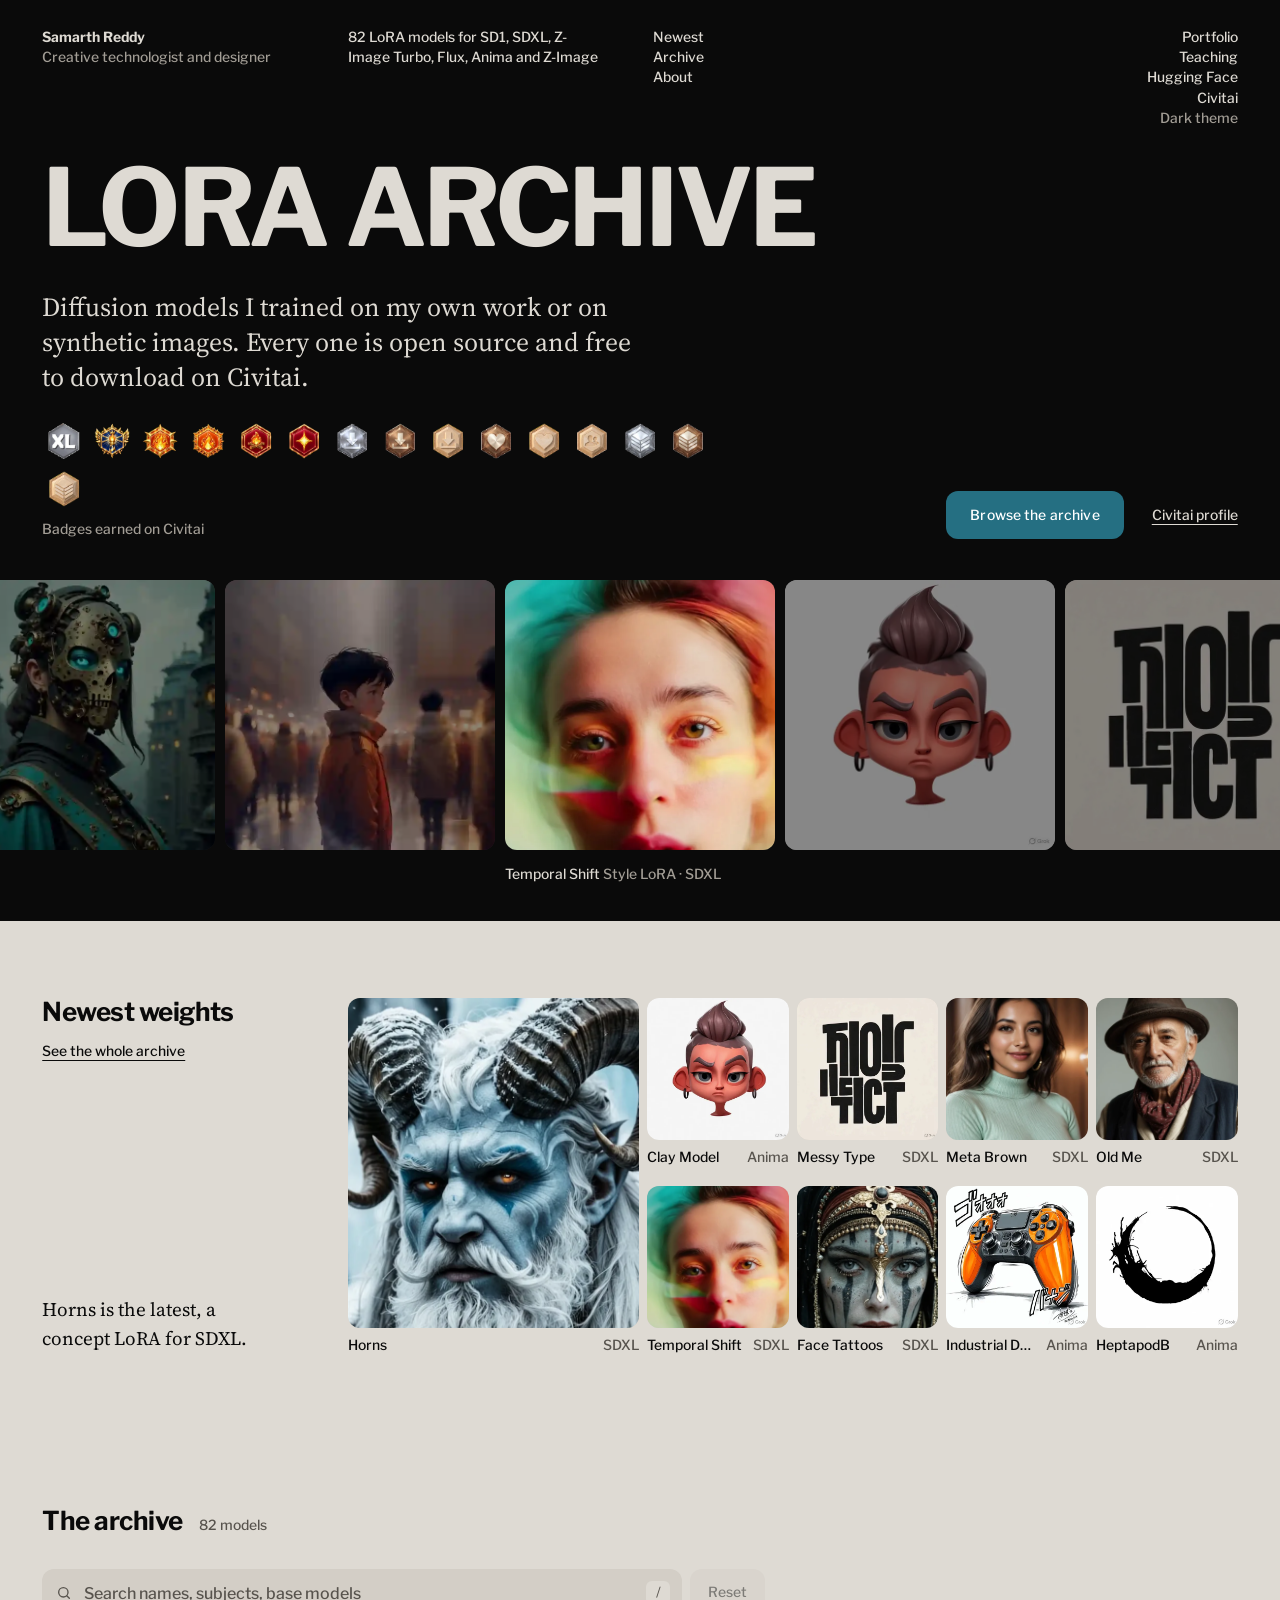
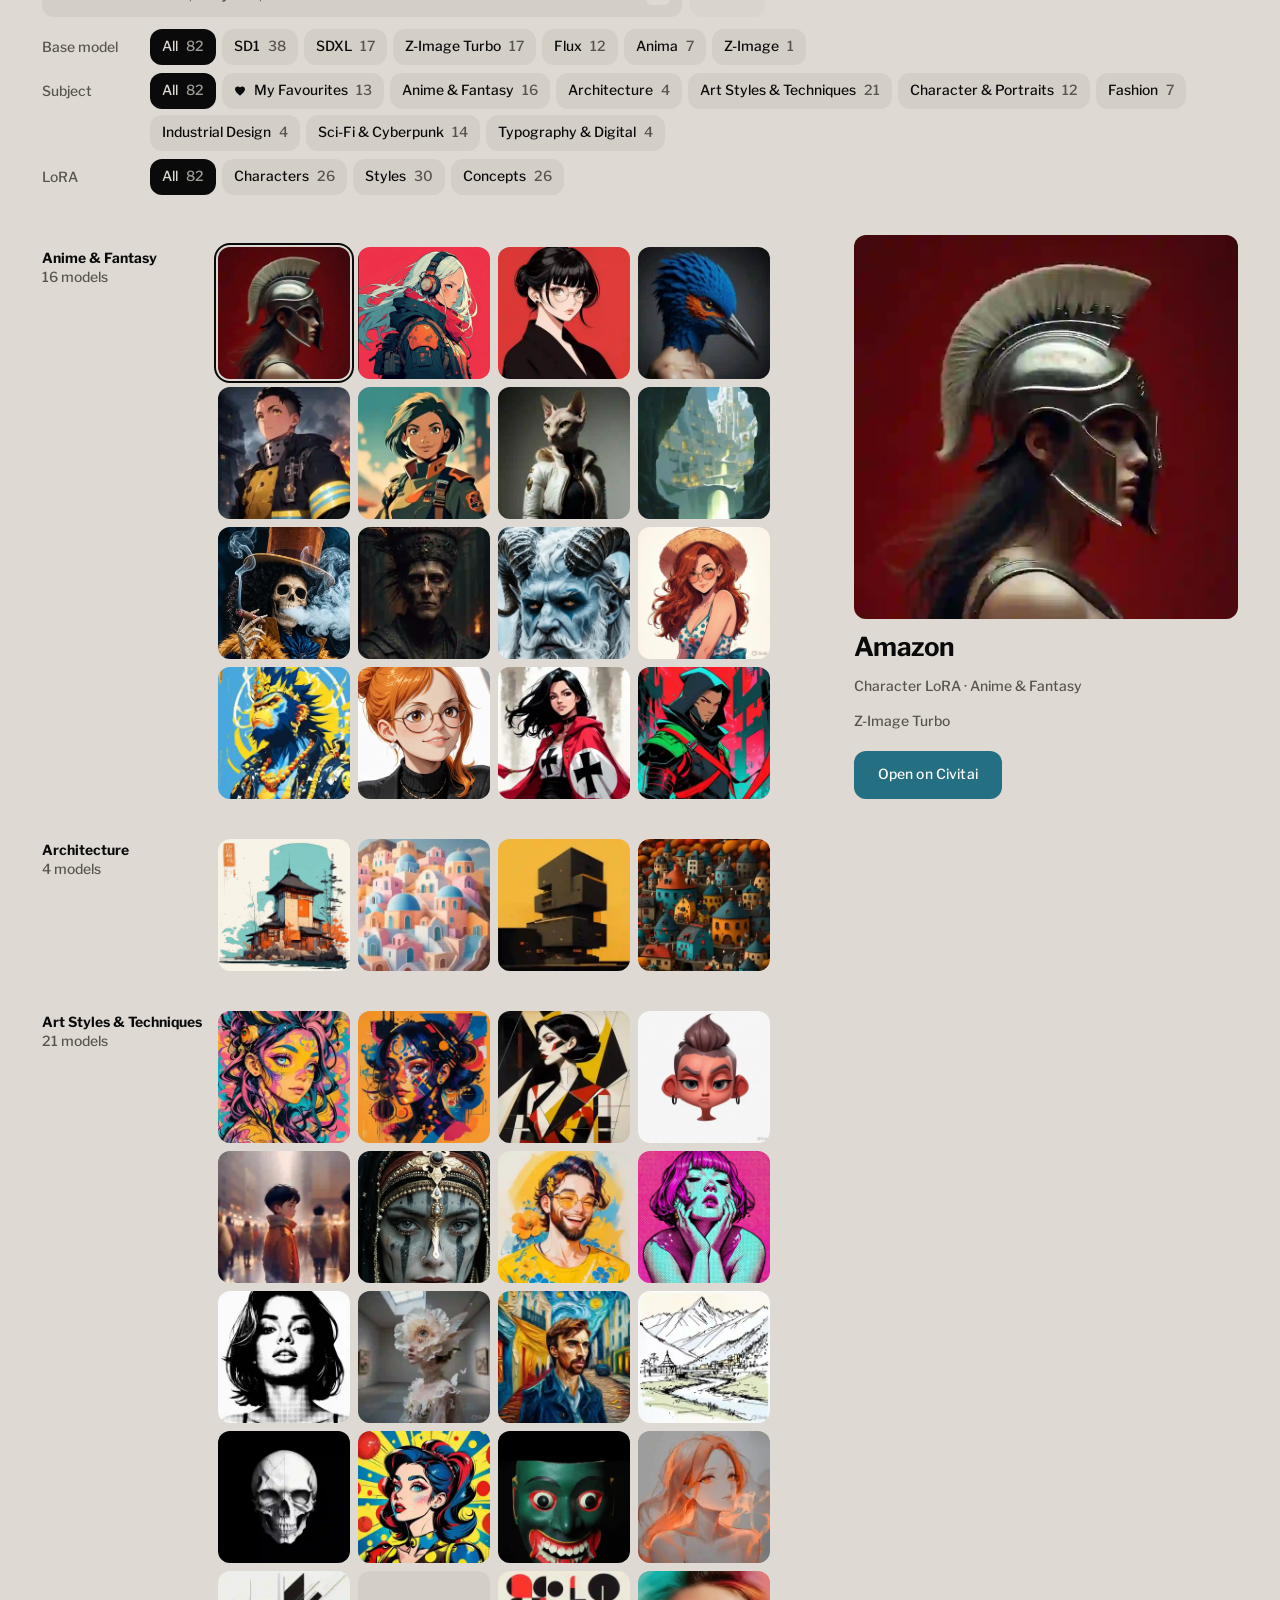
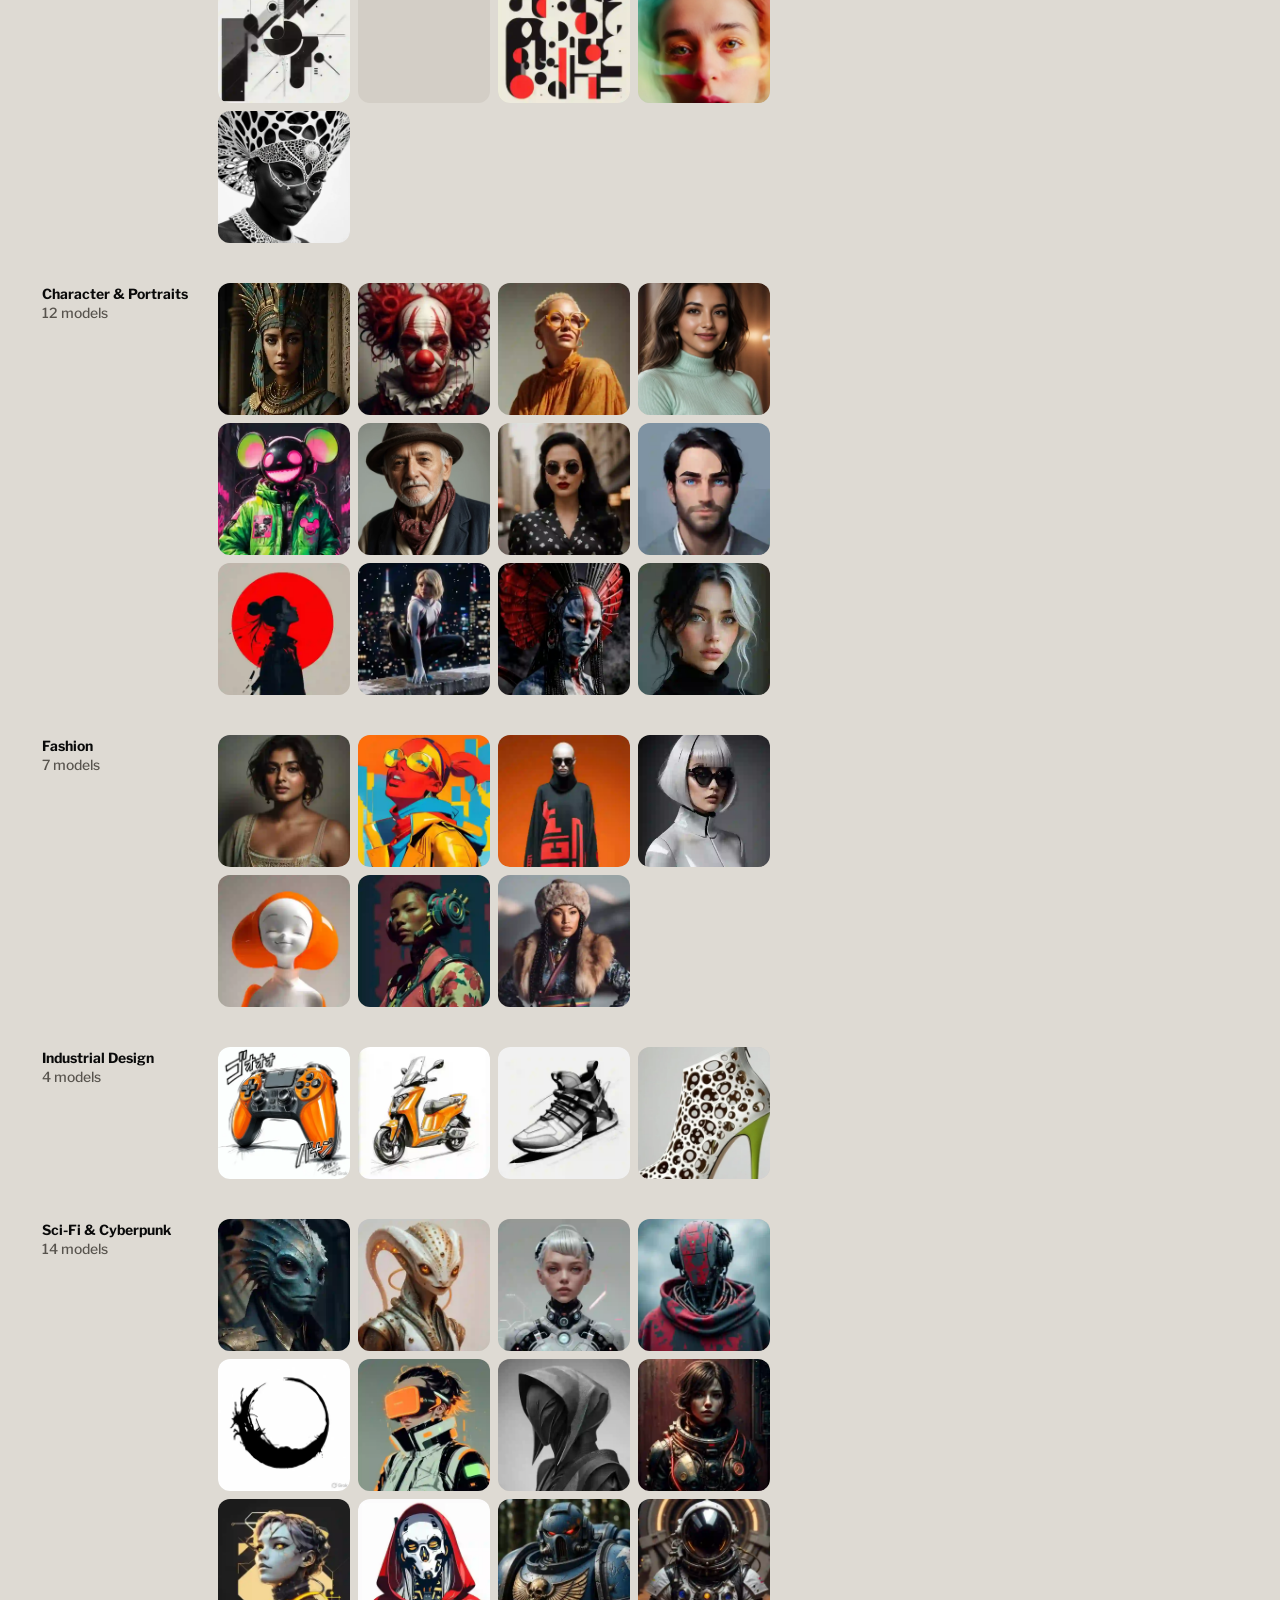
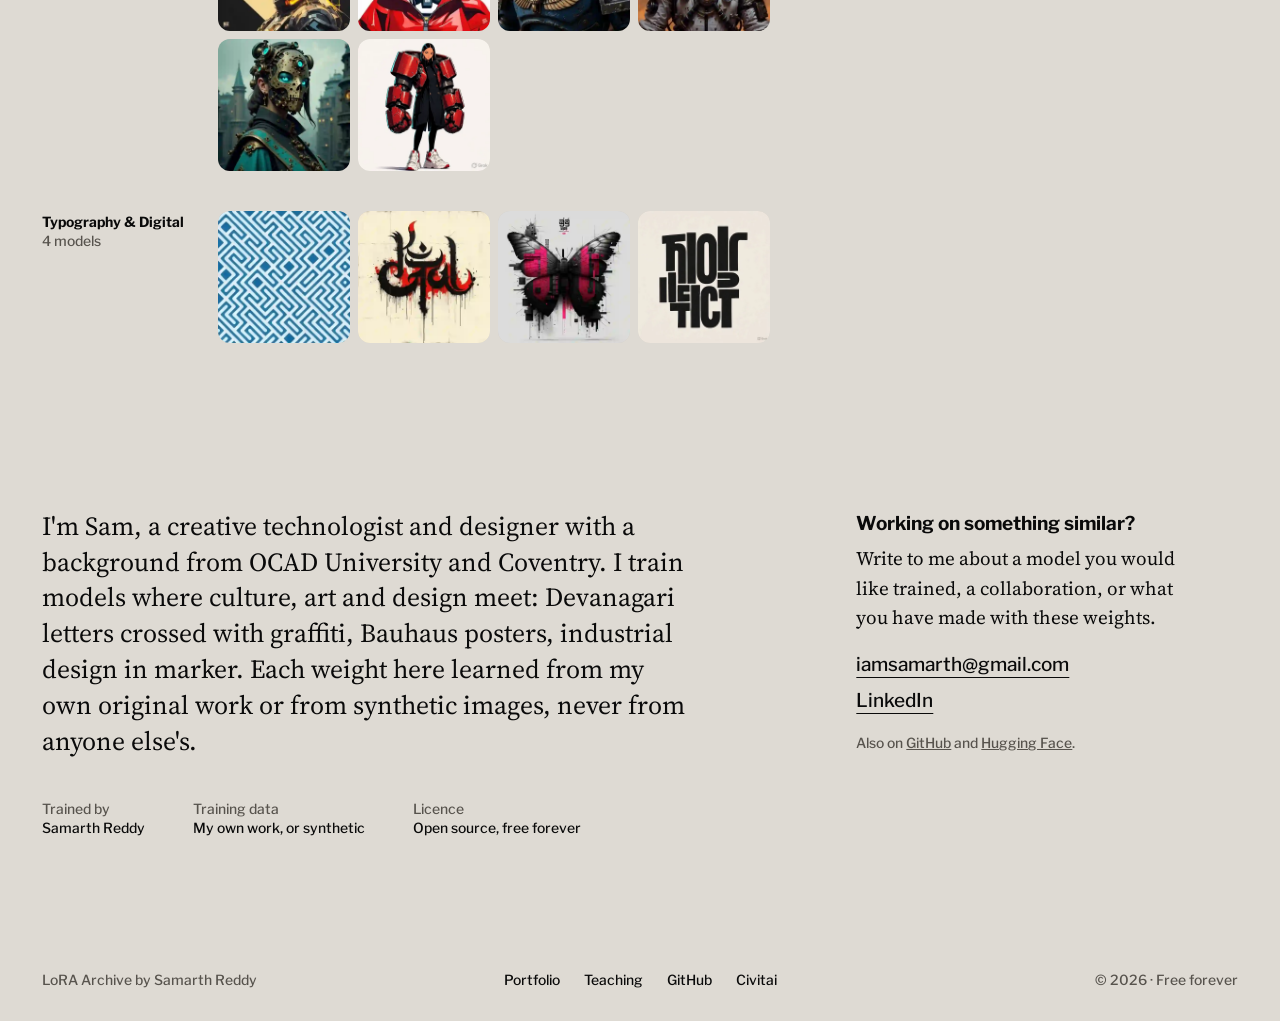
==== commit 2bf81712: "update" ====
--- a/index.html
+++ b/index.html
@@ -50,7 +50,7 @@
                 <span class="muted">Creative technologist and designer</span>
             </p>
             <p class="hero-block hero-what">
-                <span id="hero-count">81</span> LoRA models for
+                <span id="hero-count">82</span> LoRA models for
                 <span id="hero-bases">SD1, SDXL, Flux, Z-Image and Anima</span>
             </p>
             <nav class="hero-block hero-nav" aria-label="On this page">
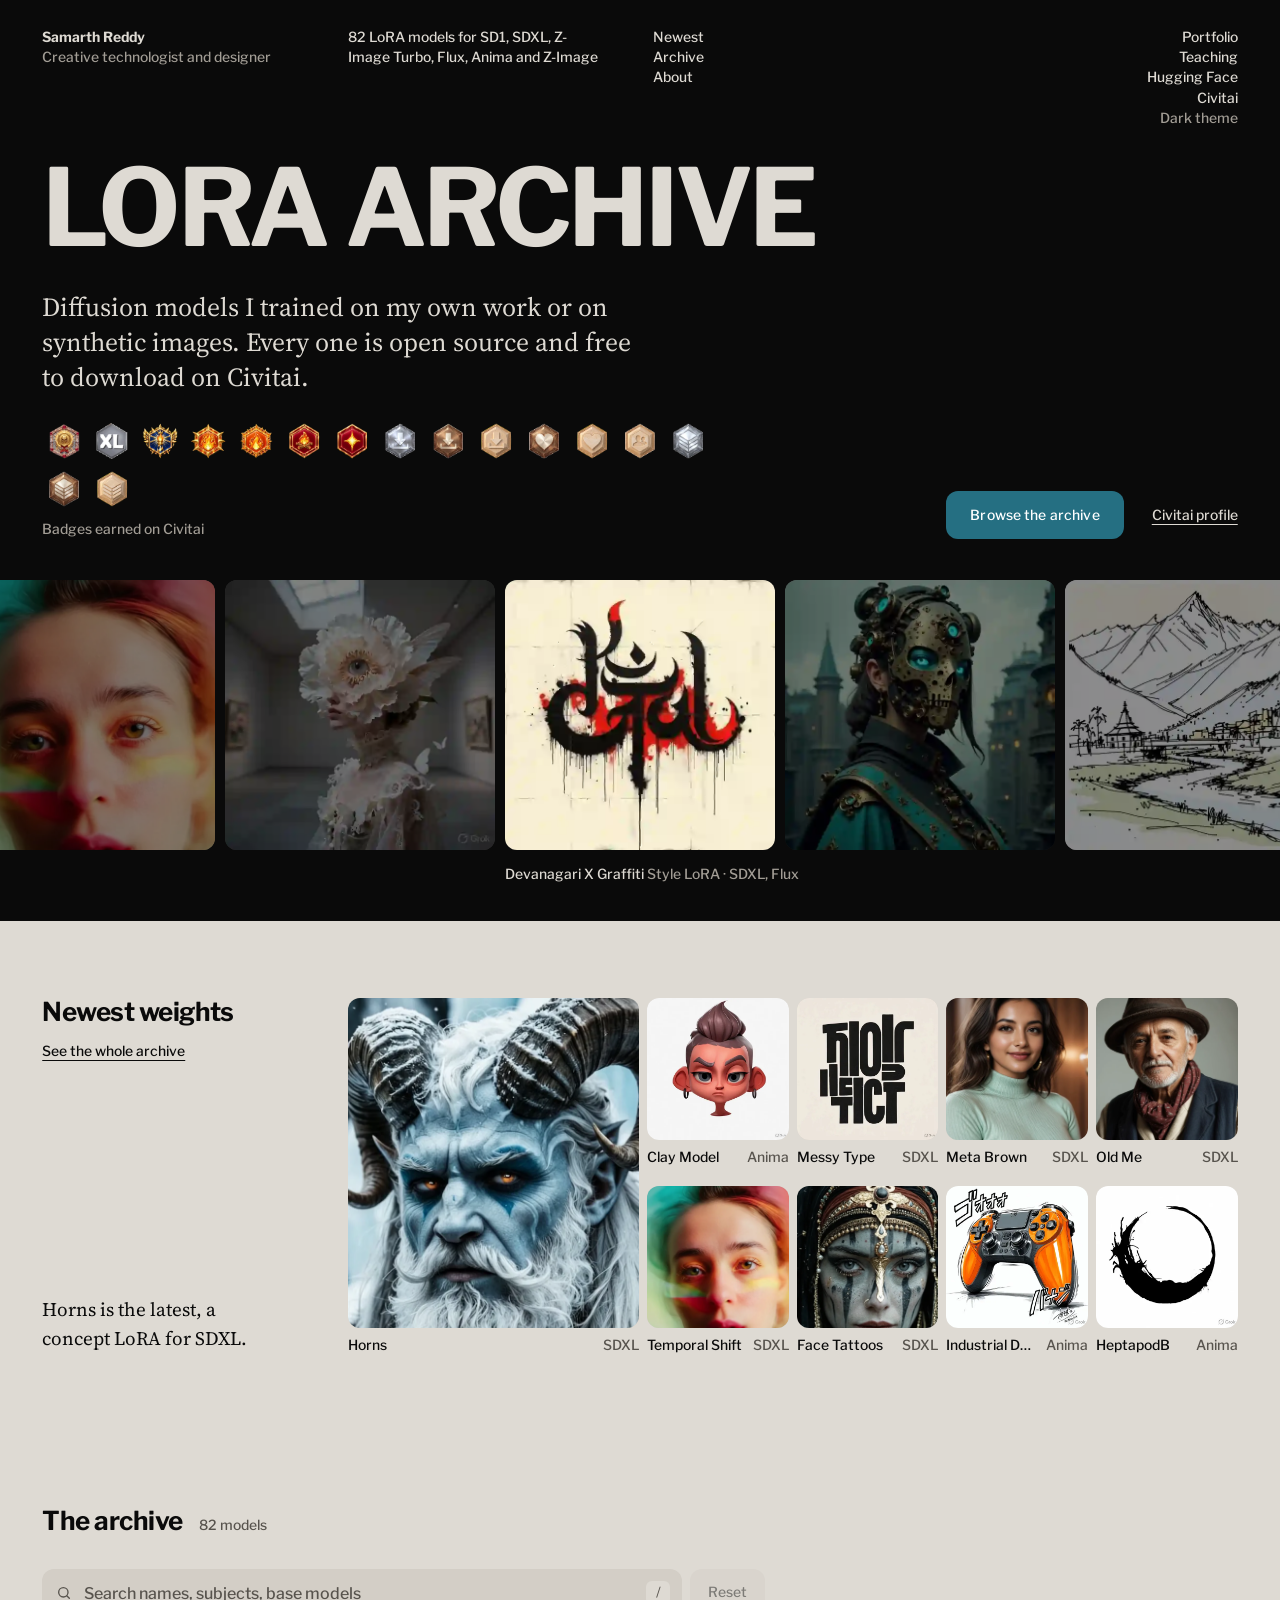
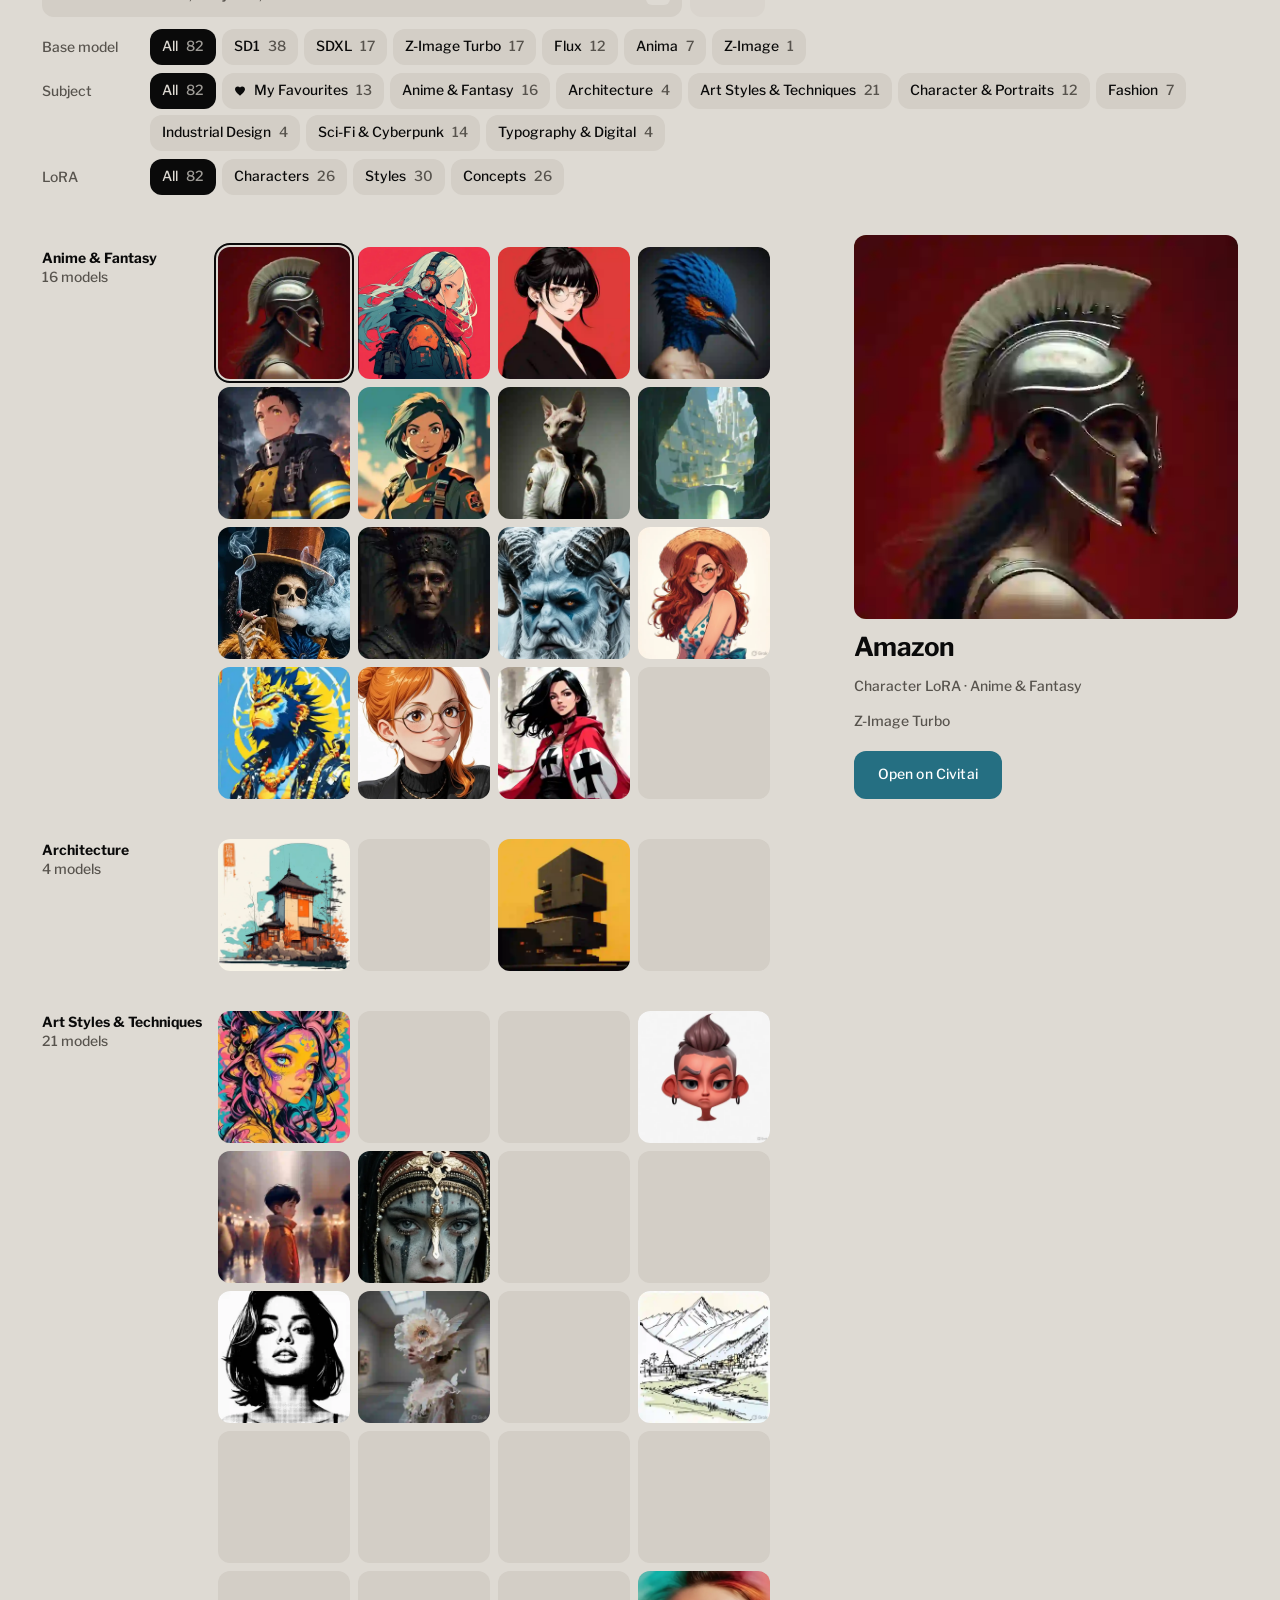
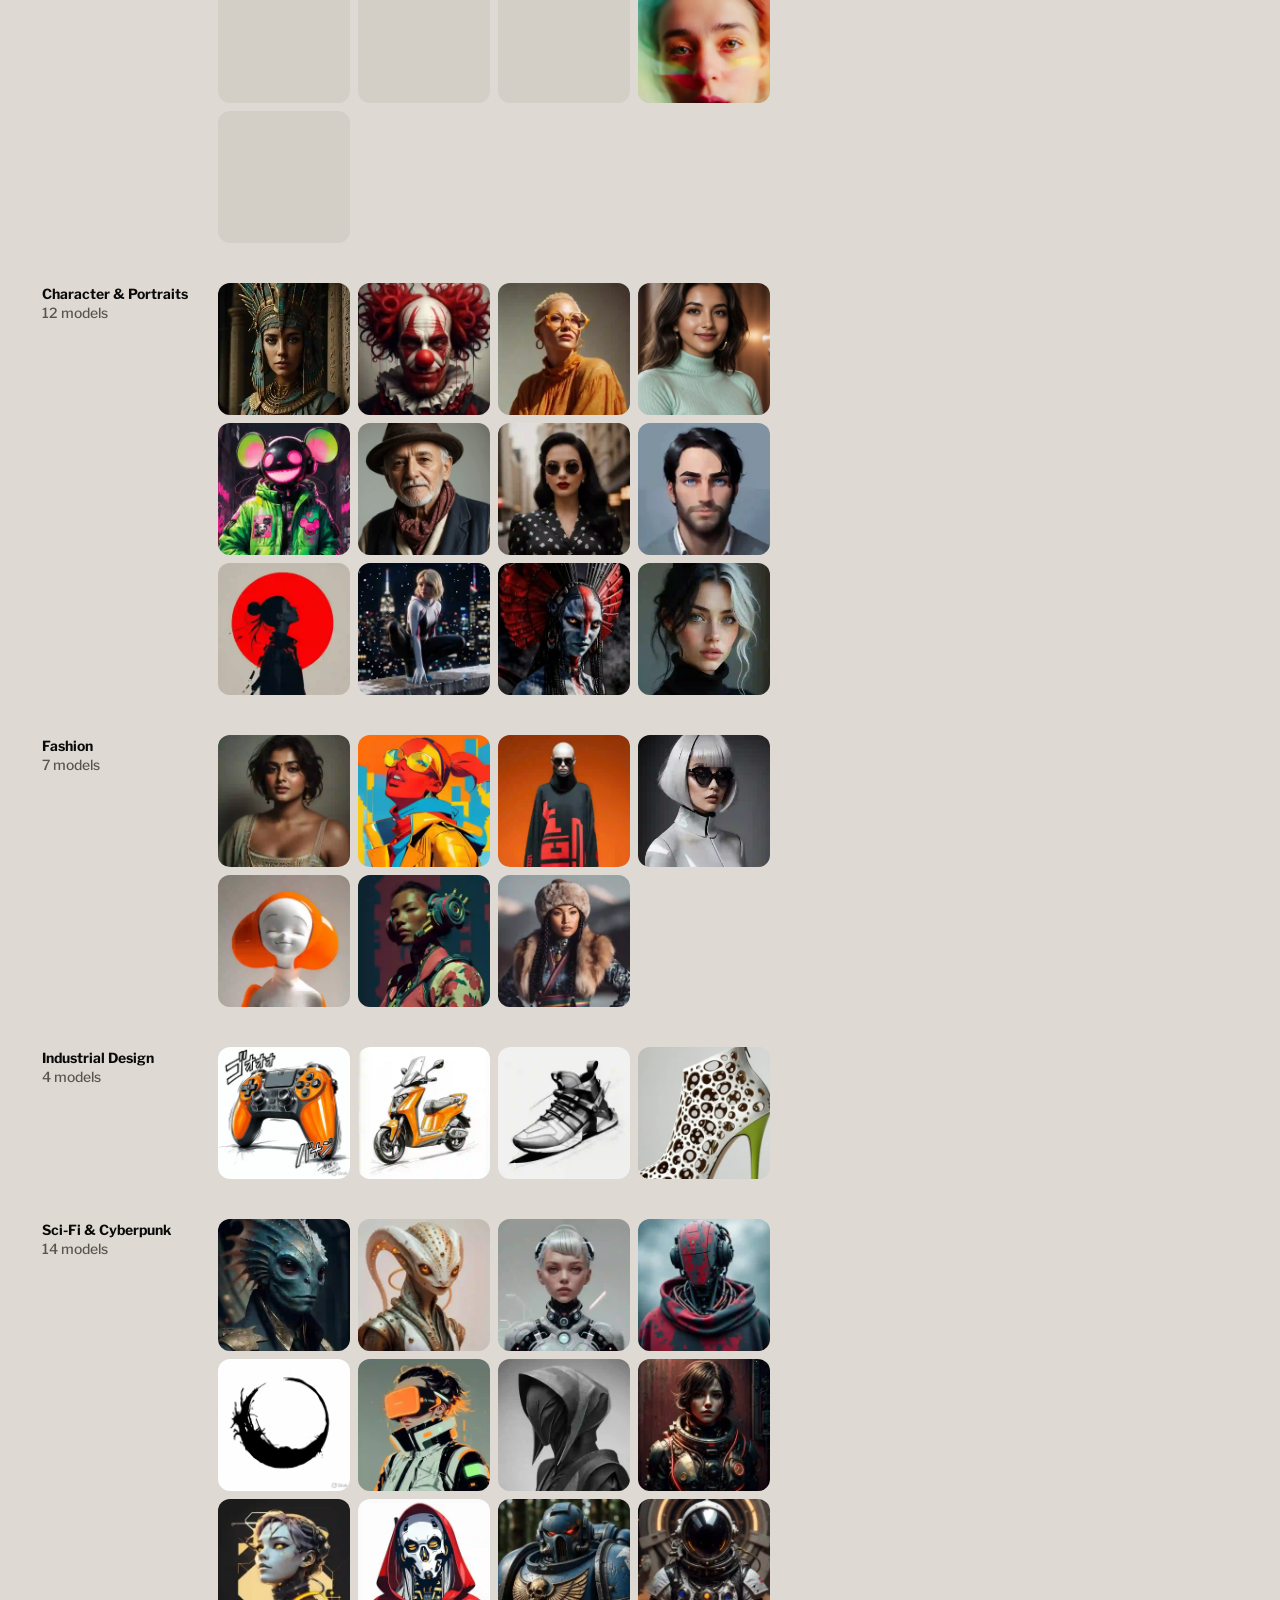
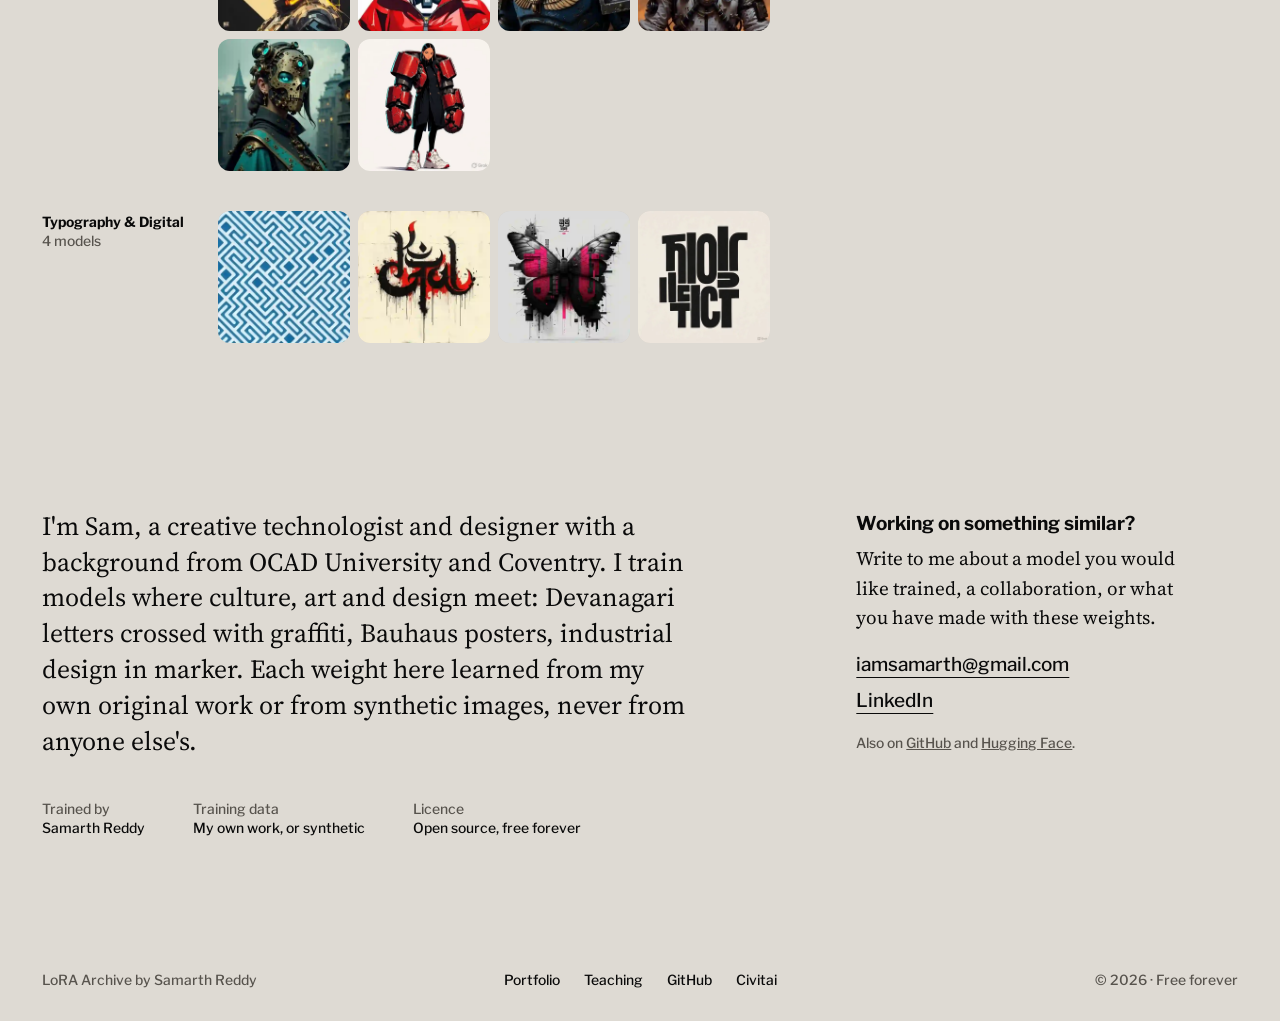
==== commit 59c2bef8: "update" ====
--- a/index.html
+++ b/index.html
@@ -81,6 +81,7 @@
                     <!-- Badges earned on Civitai. Pointing at one, or tabbing to it, names it below the row. -->
                     <div class="hero-badges" data-load style="--d:520ms">
                         <ul class="badge-row" aria-label="Badges earned on Civitai">
+                            <li class="badge" tabindex="0" data-name="Founding Knight" data-note="Founding member of the Knights of New Order"><img src="badges/founding-knight.webp" alt="Founding Knight: Founding member of the Knights of New Order" width="36" height="36" decoding="async"></li>
                             <li class="badge" tabindex="0" data-name="Top 8 XL Creator" data-note="A top-eight place among XL creators"><img src="badges/top-8-xl-creator.webp" alt="Top 8 XL Creator: A top-eight place among XL creators" width="36" height="36" decoding="async"></li>
                             <li class="badge" tabindex="0" data-name="Beacon" data-note="40,000 creator score"><img src="badges/beacon.webp" alt="Beacon: 40,000 creator score" width="36" height="36" decoding="async"></li>
                             <li class="badge" tabindex="0" data-name="Blaze" data-note="10,000 creator score"><img src="badges/blaze.webp" alt="Blaze: 10,000 creator score" width="36" height="36" decoding="async"></li>
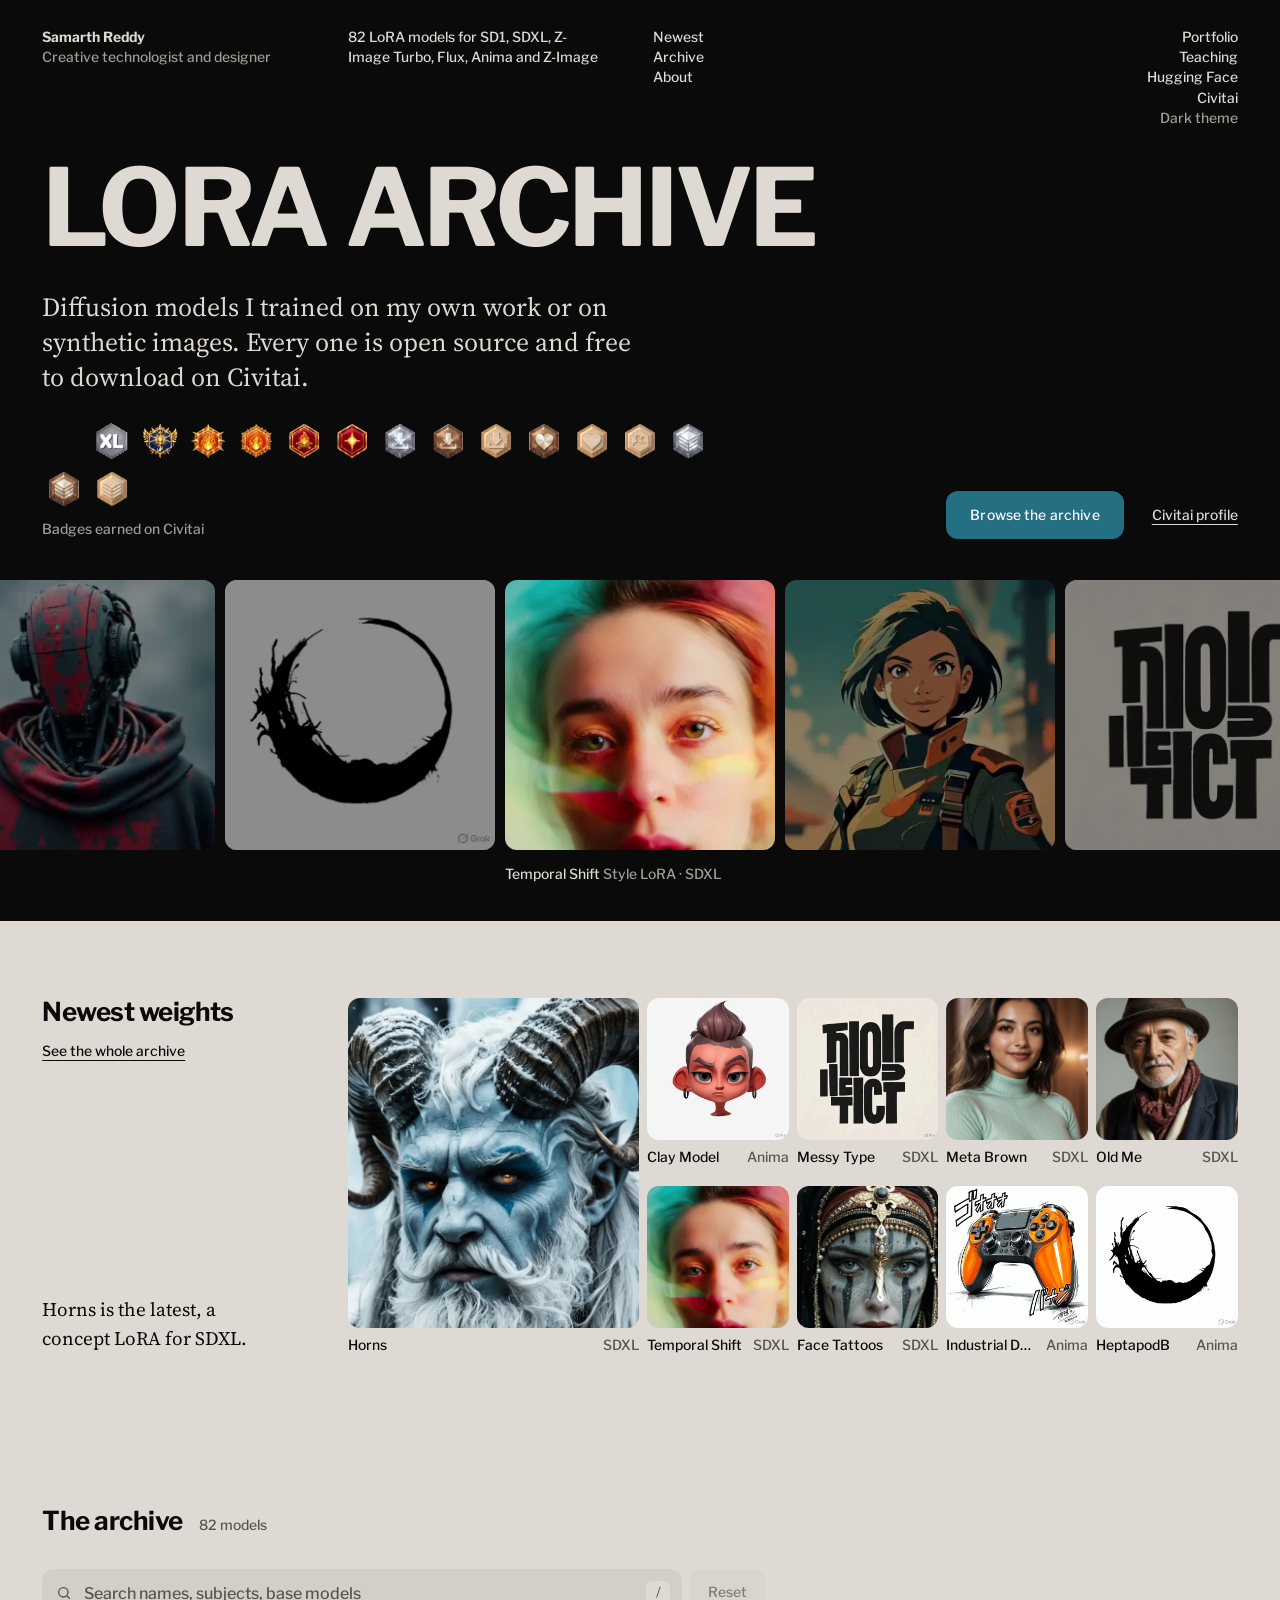
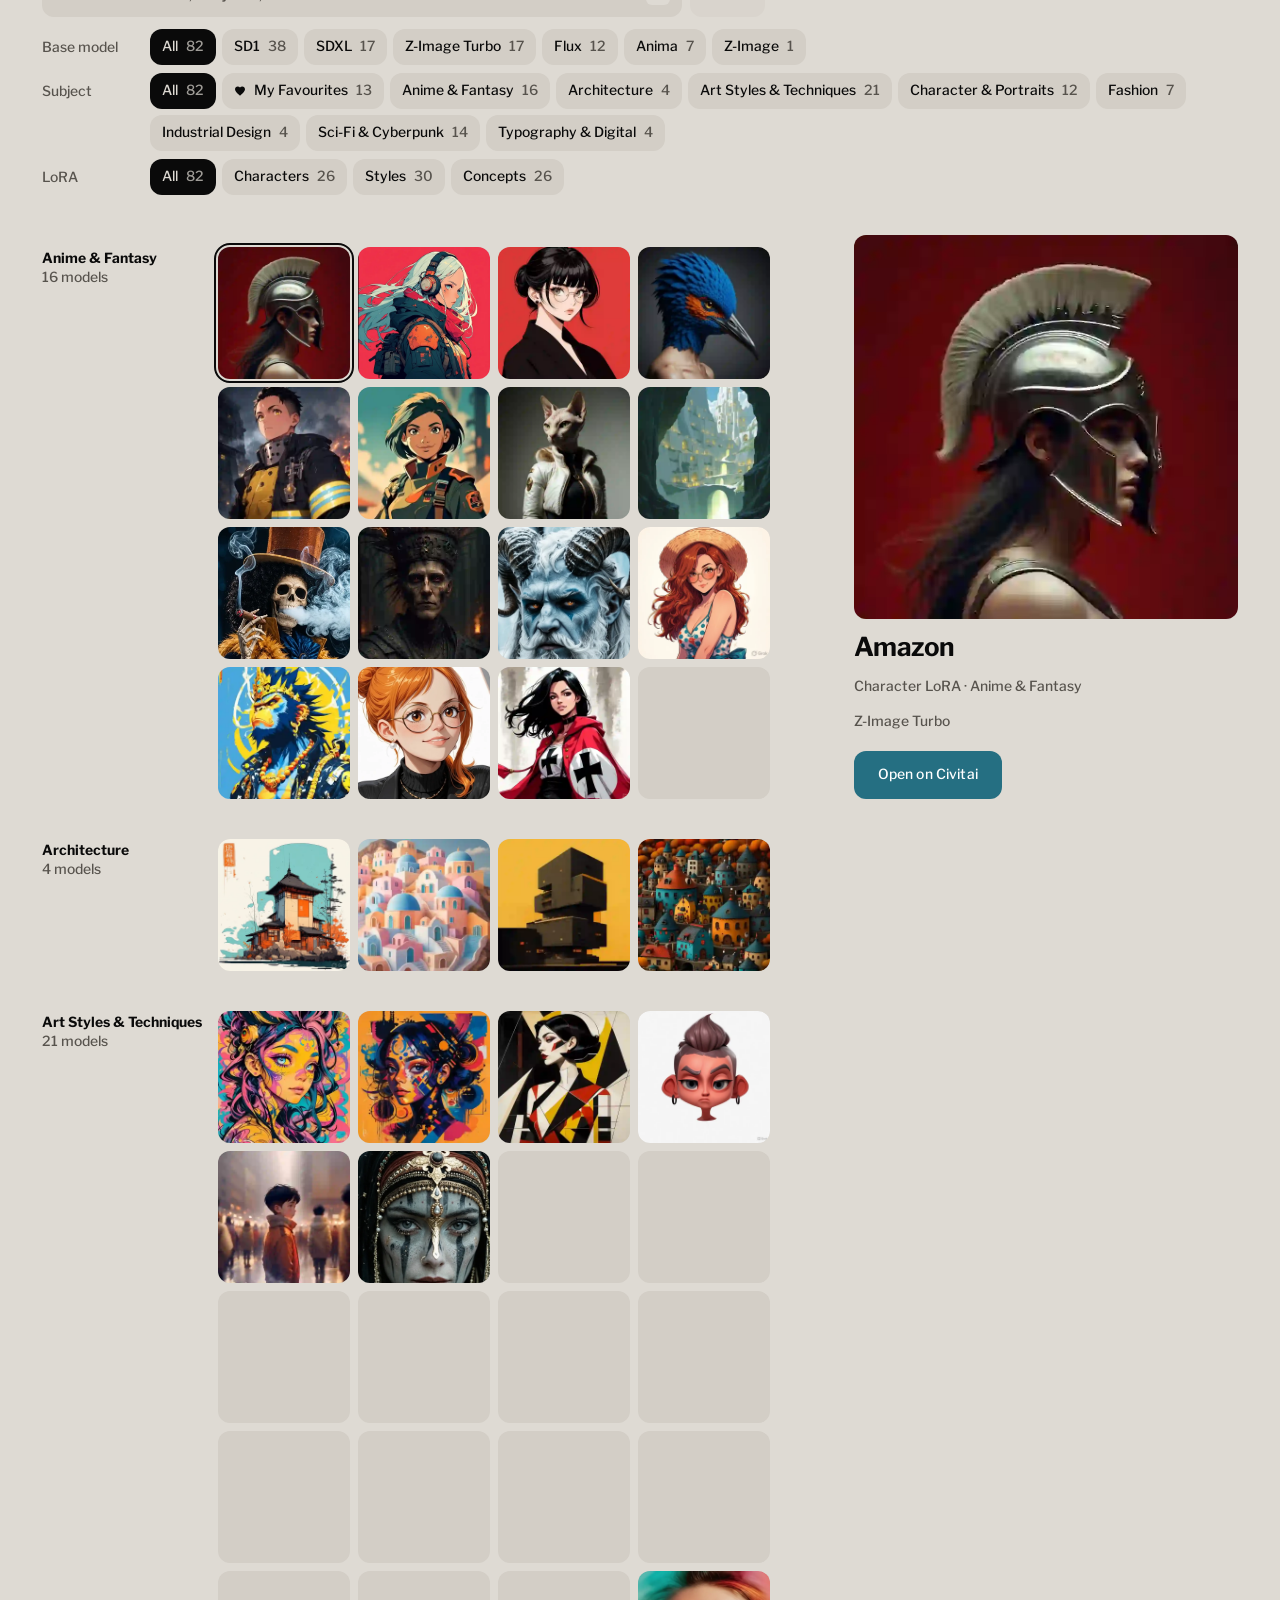
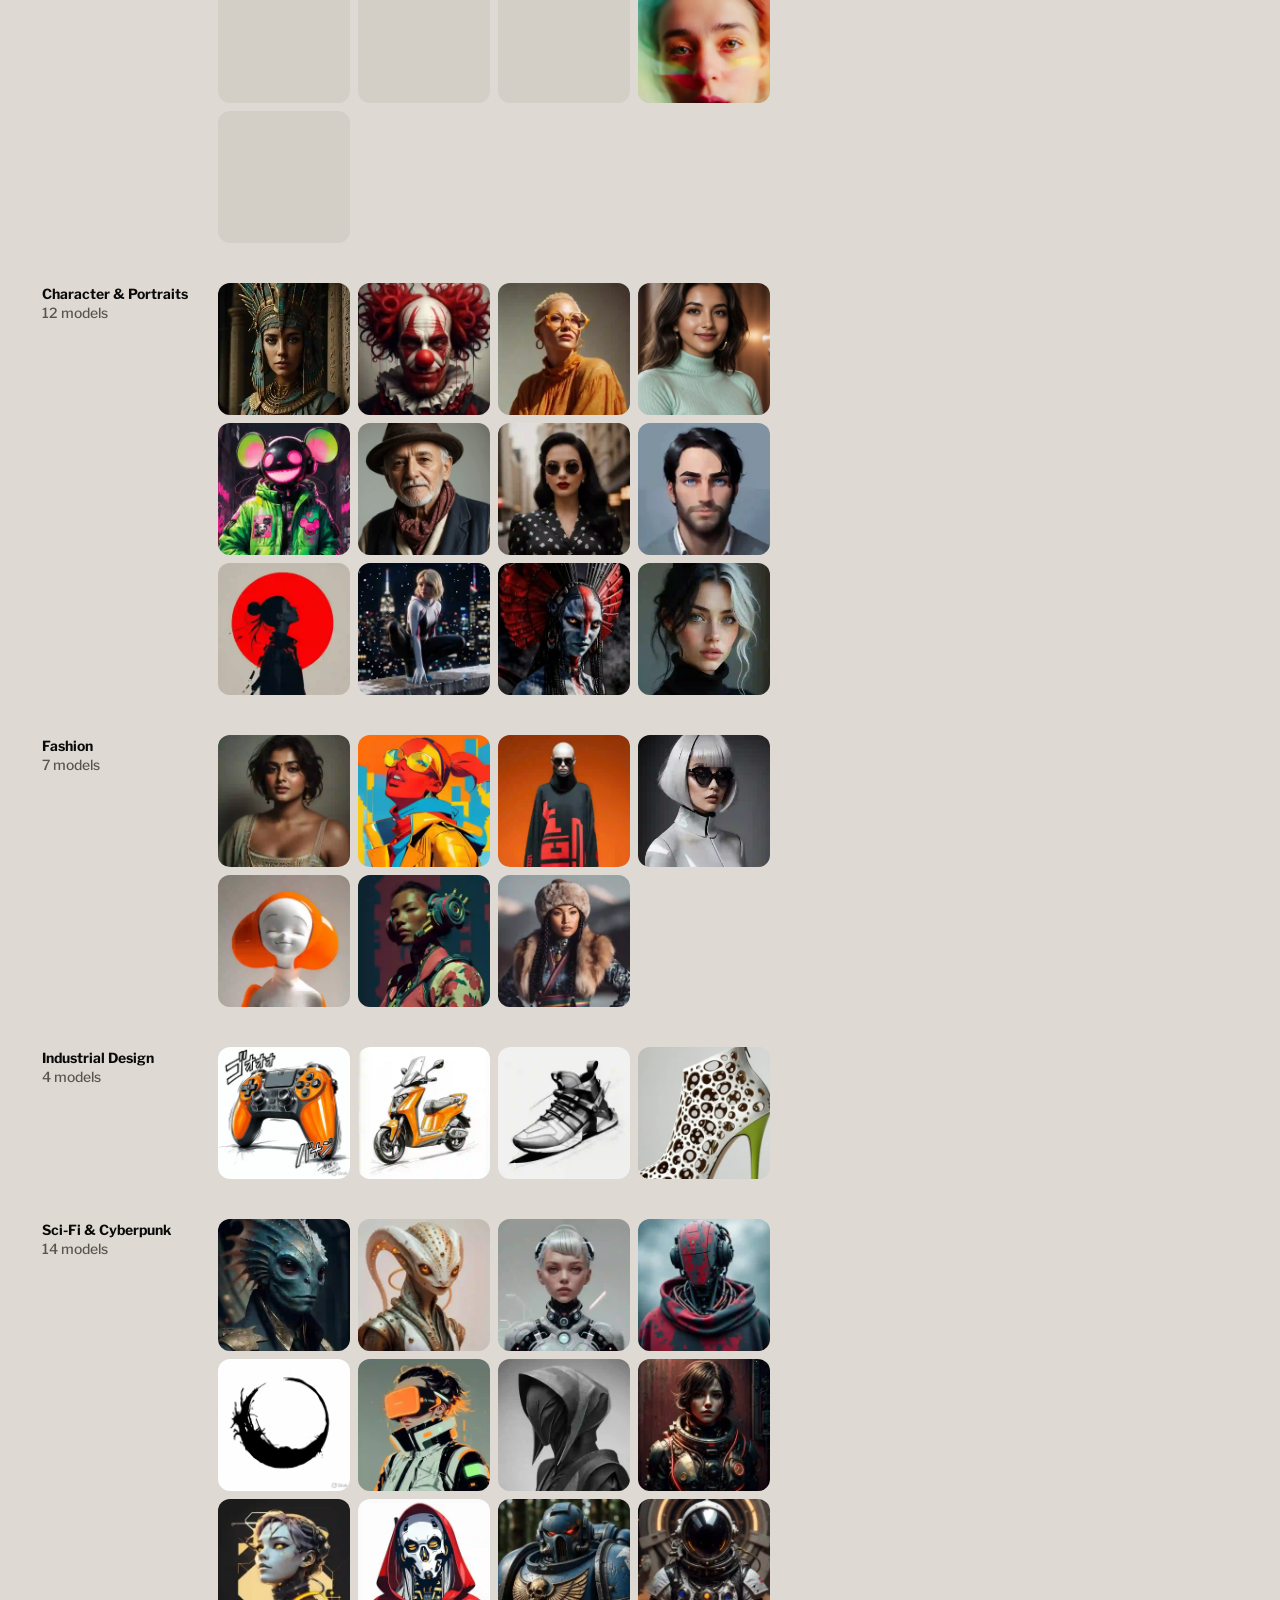
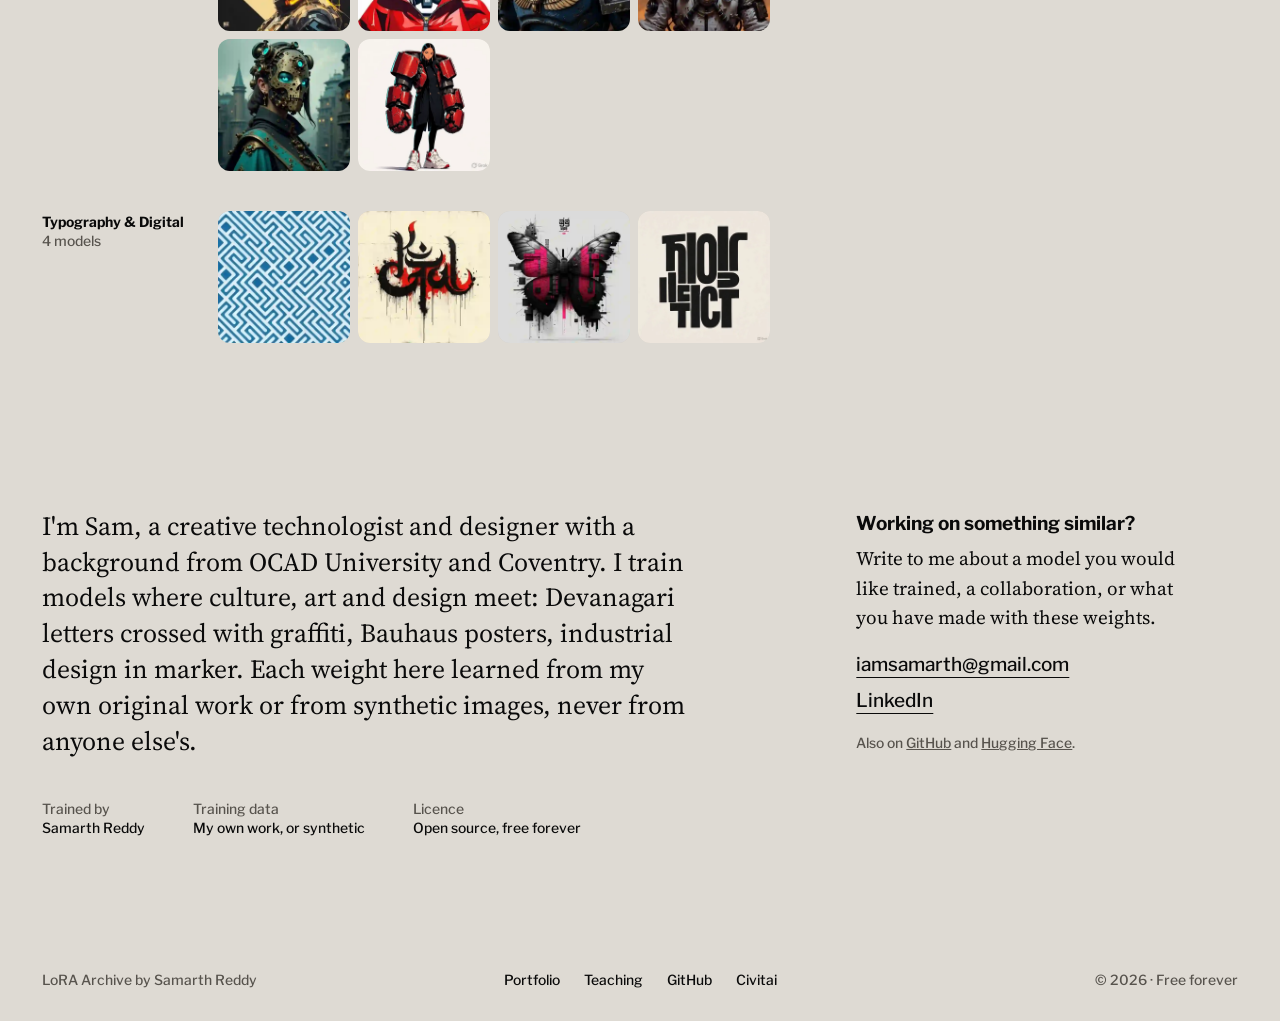
==== commit 13c81f2f: "update" ====
--- a/index.html
+++ b/index.html
@@ -12,8 +12,7 @@
 
     <meta property="og:type" content="website">
     <meta property="og:title" content="LoRA Archive | Samarth Reddy">
-    <meta property="og:description"
-        content="Open-source LoRA model weights and fine-tuning experiments, free forever.">
+    <meta property="og:description" content="Open-source LoRA model weights and fine-tuning experiments, free forever.">
     <meta property="og:image" content="logo/DPL_Logo.png">
     <meta name="twitter:card" content="summary_large_image">
 
@@ -81,22 +80,57 @@
                     <!-- Badges earned on Civitai. Pointing at one, or tabbing to it, names it below the row. -->
                     <div class="hero-badges" data-load style="--d:520ms">
                         <ul class="badge-row" aria-label="Badges earned on Civitai">
-                            <li class="badge" tabindex="0" data-name="Founding Knight" data-note="Founding member of the Knights of New Order"><img src="badges/founding-knight.webp" alt="Founding Knight: Founding member of the Knights of New Order" width="36" height="36" decoding="async"></li>
-                            <li class="badge" tabindex="0" data-name="Top 8 XL Creator" data-note="A top-eight place among XL creators"><img src="badges/top-8-xl-creator.webp" alt="Top 8 XL Creator: A top-eight place among XL creators" width="36" height="36" decoding="async"></li>
-                            <li class="badge" tabindex="0" data-name="Beacon" data-note="40,000 creator score"><img src="badges/beacon.webp" alt="Beacon: 40,000 creator score" width="36" height="36" decoding="async"></li>
-                            <li class="badge" tabindex="0" data-name="Blaze" data-note="10,000 creator score"><img src="badges/blaze.webp" alt="Blaze: 10,000 creator score" width="36" height="36" decoding="async"></li>
-                            <li class="badge" tabindex="0" data-name="Flame" data-note="5,000 creator score"><img src="badges/flame.webp" alt="Flame: 5,000 creator score" width="36" height="36" decoding="async"></li>
-                            <li class="badge" tabindex="0" data-name="Kindle" data-note="1,000 creator score"><img src="badges/kindle.webp" alt="Kindle: 1,000 creator score" width="36" height="36" decoding="async"></li>
-                            <li class="badge" tabindex="0" data-name="Spark" data-note="500 creator score"><img src="badges/spark.webp" alt="Spark: 500 creator score" width="36" height="36" decoding="async"></li>
-                            <li class="badge" tabindex="0" data-name="10k Downloads" data-note="10,000 downloads"><img src="badges/10k-downloads.webp?v=2" alt="10k Downloads: 10,000 downloads" width="36" height="36" decoding="async"></li>
-                            <li class="badge" tabindex="0" data-name="1k Downloads" data-note="1,000 downloads"><img src="badges/1k-downloads.webp?v=2" alt="1k Downloads: 1,000 downloads" width="36" height="36" decoding="async"></li>
-                            <li class="badge" tabindex="0" data-name="100 Downloads" data-note="100 downloads"><img src="badges/100-downloads.webp" alt="100 Downloads: 100 downloads" width="36" height="36" decoding="async"></li>
-                            <li class="badge" tabindex="0" data-name="1k Reactions" data-note="1,000 reactions"><img src="badges/1k-reactions.webp?v=2" alt="1k Reactions: 1,000 reactions" width="36" height="36" decoding="async"></li>
-                            <li class="badge" tabindex="0" data-name="100 Reactions" data-note="100 reactions"><img src="badges/100-reactions.webp" alt="100 Reactions: 100 reactions" width="36" height="36" decoding="async"></li>
-                            <li class="badge" tabindex="0" data-name="100 Followers" data-note="100 followers"><img src="badges/100-followers.webp?v=2" alt="100 Followers: 100 followers" width="36" height="36" decoding="async"></li>
-                            <li class="badge" tabindex="0" data-name="25 Models" data-note="25 models published"><img src="badges/25-models.webp?v=2" alt="25 Models: 25 models published" width="36" height="36" decoding="async"></li>
-                            <li class="badge" tabindex="0" data-name="5 Models" data-note="5 models published"><img src="badges/5-models.webp?v=2" alt="5 Models: 5 models published" width="36" height="36" decoding="async"></li>
-                            <li class="badge" tabindex="0" data-name="First Model" data-note="The first model published"><img src="badges/first-model.webp" alt="First Model: The first model published" width="36" height="36" decoding="async"></li>
+                            <li class="badge" tabindex="0" data-name="Founding Knight" img
+                                src="badges/founding-knight.webp"
+                                alt="Founding Knight: Founding member of the Knights of New Order" width="36"
+                                height="36" decoding="async"></li>
+                            <li class="badge" tabindex="0" data-name="Top 8 XL Creator"
+                                data-note="A top-eight place among XL creators"><img src="badges/top-8-xl-creator.webp"
+                                    alt="Top 8 XL Creator: A top-eight place among XL creators" width="36" height="36"
+                                    decoding="async"></li>
+                            <li class="badge" tabindex="0" data-name="Beacon" data-note="40,000 creator score"><img
+                                    src="badges/beacon.webp" alt="Beacon: 40,000 creator score" width="36" height="36"
+                                    decoding="async"></li>
+                            <li class="badge" tabindex="0" data-name="Blaze" data-note="10,000 creator score"><img
+                                    src="badges/blaze.webp" alt="Blaze: 10,000 creator score" width="36" height="36"
+                                    decoding="async"></li>
+                            <li class="badge" tabindex="0" data-name="Flame" data-note="5,000 creator score"><img
+                                    src="badges/flame.webp" alt="Flame: 5,000 creator score" width="36" height="36"
+                                    decoding="async"></li>
+                            <li class="badge" tabindex="0" data-name="Kindle" data-note="1,000 creator score"><img
+                                    src="badges/kindle.webp" alt="Kindle: 1,000 creator score" width="36" height="36"
+                                    decoding="async"></li>
+                            <li class="badge" tabindex="0" data-name="Spark" data-note="500 creator score"><img
+                                    src="badges/spark.webp" alt="Spark: 500 creator score" width="36" height="36"
+                                    decoding="async"></li>
+                            <li class="badge" tabindex="0" data-name="10k Downloads" data-note="10,000 downloads"><img
+                                    src="badges/10k-downloads.webp?v=2" alt="10k Downloads: 10,000 downloads" width="36"
+                                    height="36" decoding="async"></li>
+                            <li class="badge" tabindex="0" data-name="1k Downloads" data-note="1,000 downloads"><img
+                                    src="badges/1k-downloads.webp?v=2" alt="1k Downloads: 1,000 downloads" width="36"
+                                    height="36" decoding="async"></li>
+                            <li class="badge" tabindex="0" data-name="100 Downloads" data-note="100 downloads"><img
+                                    src="badges/100-downloads.webp" alt="100 Downloads: 100 downloads" width="36"
+                                    height="36" decoding="async"></li>
+                            <li class="badge" tabindex="0" data-name="1k Reactions" data-note="1,000 reactions"><img
+                                    src="badges/1k-reactions.webp?v=2" alt="1k Reactions: 1,000 reactions" width="36"
+                                    height="36" decoding="async"></li>
+                            <li class="badge" tabindex="0" data-name="100 Reactions" data-note="100 reactions"><img
+                                    src="badges/100-reactions.webp" alt="100 Reactions: 100 reactions" width="36"
+                                    height="36" decoding="async"></li>
+                            <li class="badge" tabindex="0" data-name="100 Followers" data-note="100 followers"><img
+                                    src="badges/100-followers.webp?v=2" alt="100 Followers: 100 followers" width="36"
+                                    height="36" decoding="async"></li>
+                            <li class="badge" tabindex="0" data-name="25 Models" data-note="25 models published"><img
+                                    src="badges/25-models.webp?v=2" alt="25 Models: 25 models published" width="36"
+                                    height="36" decoding="async"></li>
+                            <li class="badge" tabindex="0" data-name="5 Models" data-note="5 models published"><img
+                                    src="badges/5-models.webp?v=2" alt="5 Models: 5 models published" width="36"
+                                    height="36" decoding="async"></li>
+                            <li class="badge" tabindex="0" data-name="First Model"
+                                data-note="The first model published"><img src="badges/first-model.webp"
+                                    alt="First Model: The first model published" width="36" height="36"
+                                    decoding="async"></li>
                         </ul>
                         <p class="badge-readout" id="badge-readout" aria-hidden="true">Badges earned on Civitai</p>
                     </div>
@@ -141,9 +175,8 @@
                                 <circle cx="11" cy="11" r="7"></circle>
                                 <path d="m20 20-3.5-3.5"></path>
                             </svg>
-                            <input id="search-input" type="search"
-                                placeholder="Search names, subjects, base models" autocomplete="off"
-                                spellcheck="false" aria-describedby="search-hint">
+                            <input id="search-input" type="search" placeholder="Search names, subjects, base models"
+                                autocomplete="off" spellcheck="false" aria-describedby="search-hint">
                             <button class="search-clear" id="search-clear" type="button" aria-label="Clear search">
                                 <svg width="12" height="12" viewBox="0 0 24 24" fill="none" stroke="currentColor"
                                     stroke-width="2.5" stroke-linecap="round" aria-hidden="true">
@@ -169,8 +202,7 @@
                             <div class="chip-list"></div>
                         </div>
 
-                        <div class="filter-group" id="category-filters" role="group"
-                            aria-labelledby="category-label">
+                        <div class="filter-group" id="category-filters" role="group" aria-labelledby="category-label">
                             <span class="filter-label" id="category-label">Subject</span>
                             <div class="chip-list"></div>
                         </div>
@@ -231,7 +263,8 @@
                     <p class="contact-note">Write to me about a model you would like trained, a collaboration, or
                         what you have made with these weights.</p>
                     <a href="mailto:iamsamarth@gmail.com">iamsamarth@gmail.com</a>
-                    <a href="https://www.linkedin.com/in/samredjunior" target="_blank" rel="noopener noreferrer">LinkedIn</a>
+                    <a href="https://www.linkedin.com/in/samredjunior" target="_blank"
+                        rel="noopener noreferrer">LinkedIn</a>
                     <p class="muted">Also on <a href="https://github.com/calluxpore" target="_blank"
                             rel="noopener noreferrer">GitHub</a> and <a href="https://huggingface.co/samredjr"
                             target="_blank" rel="noopener noreferrer">Hugging Face</a>.</p>
@@ -262,4 +295,4 @@
     <script src="main.js?v=21" defer></script>
 </body>
 
-</html>
+</html>
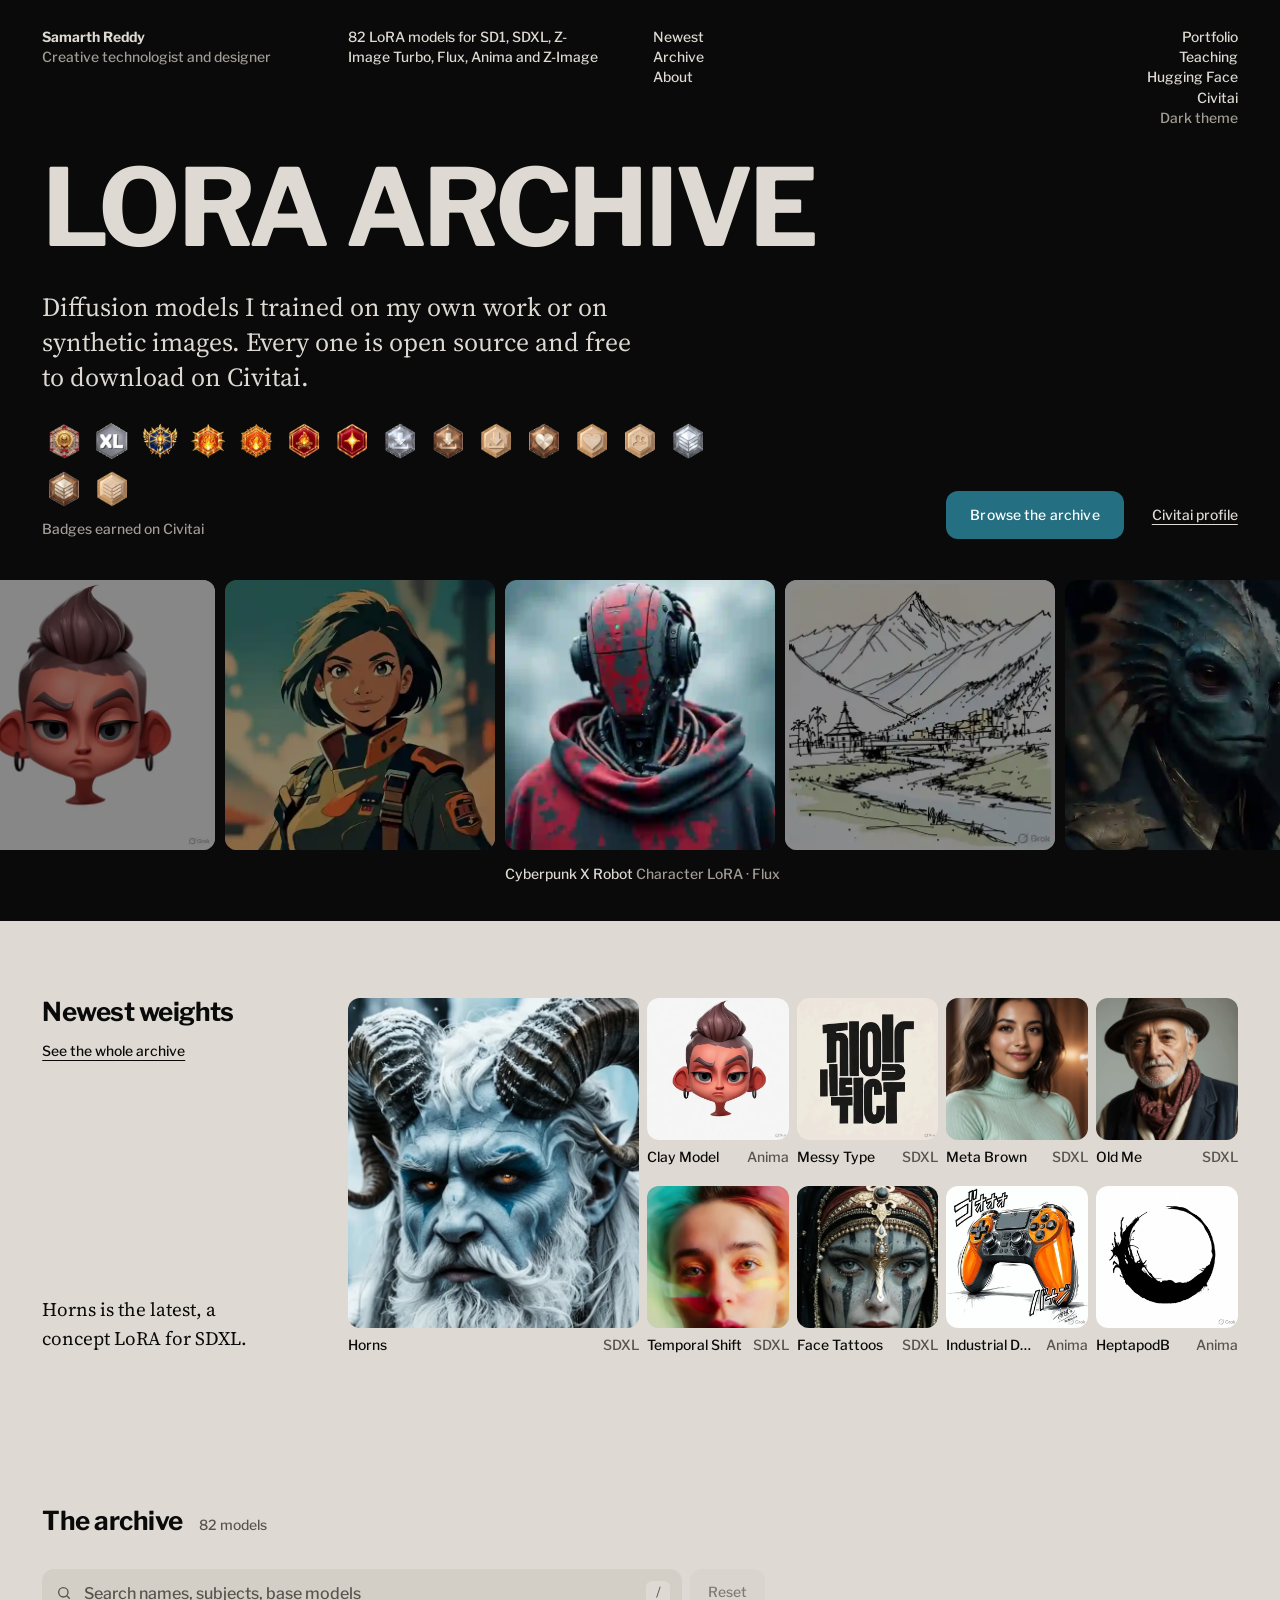
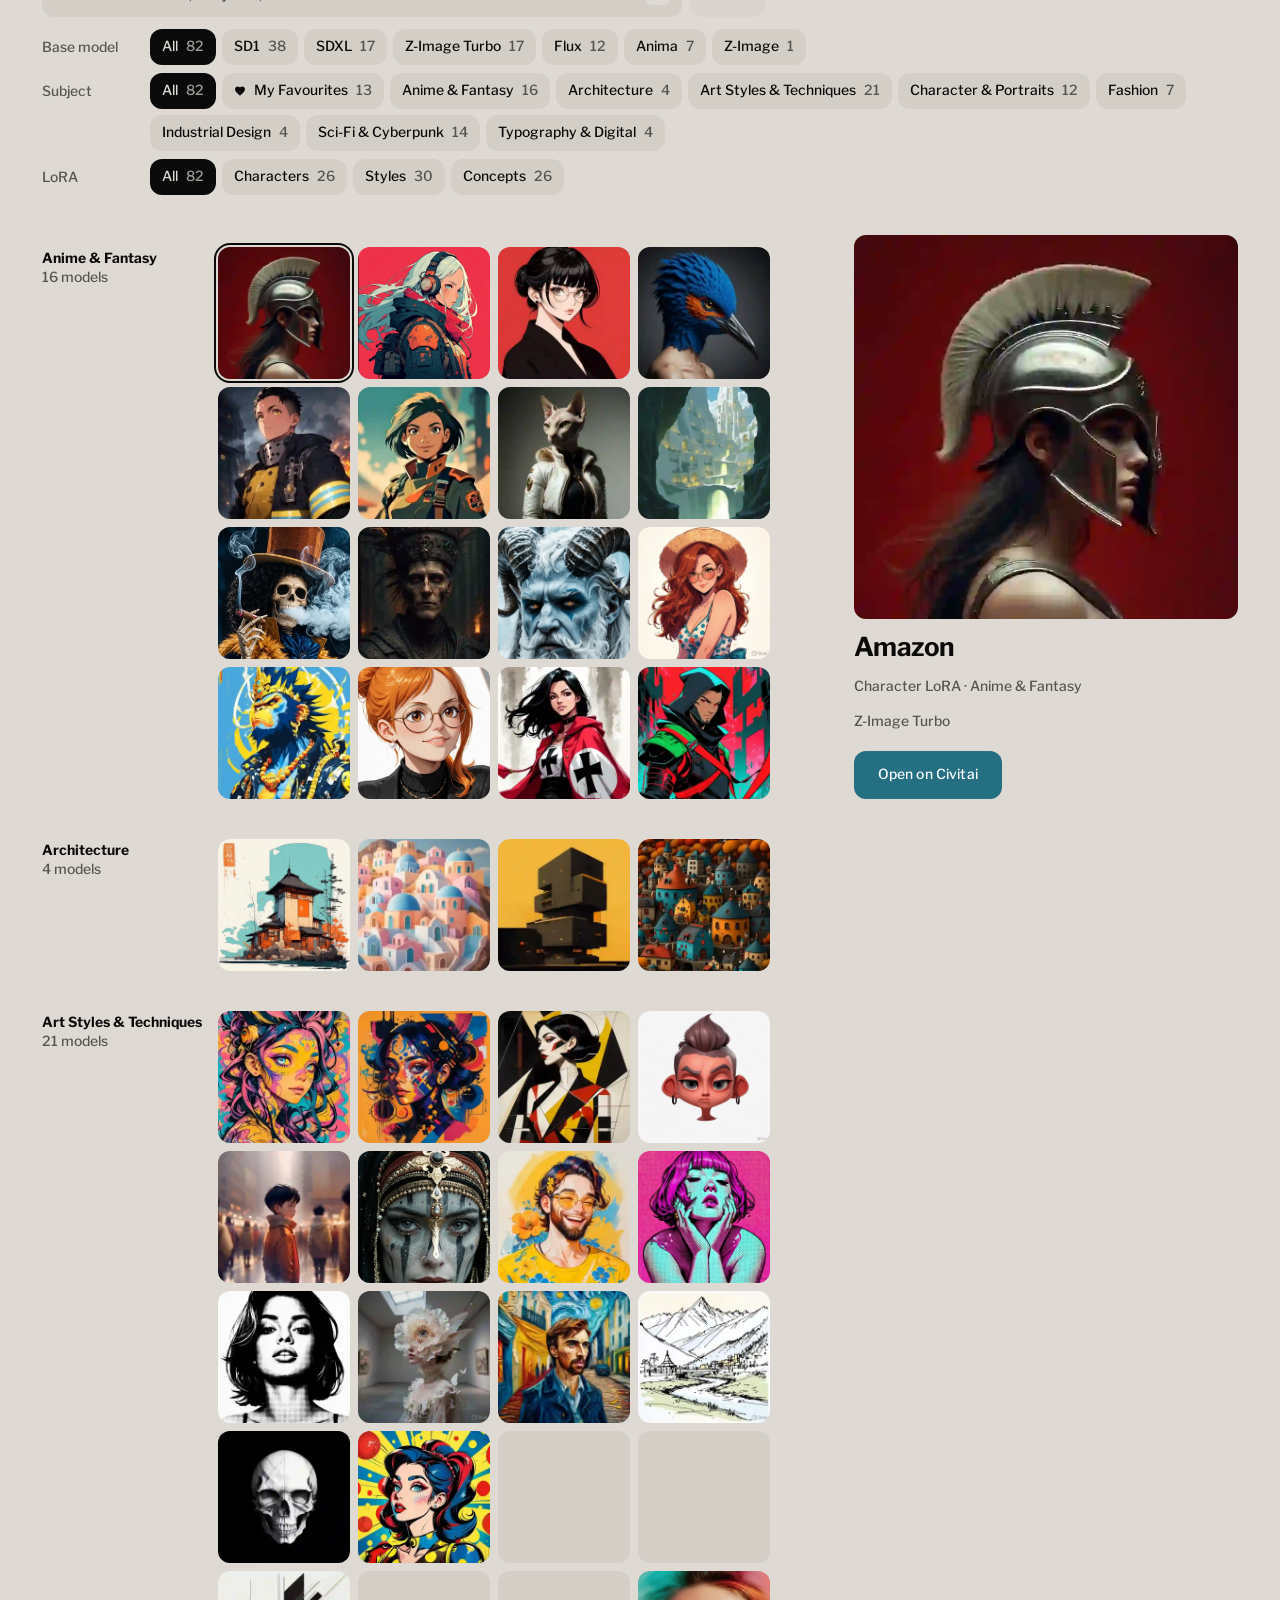
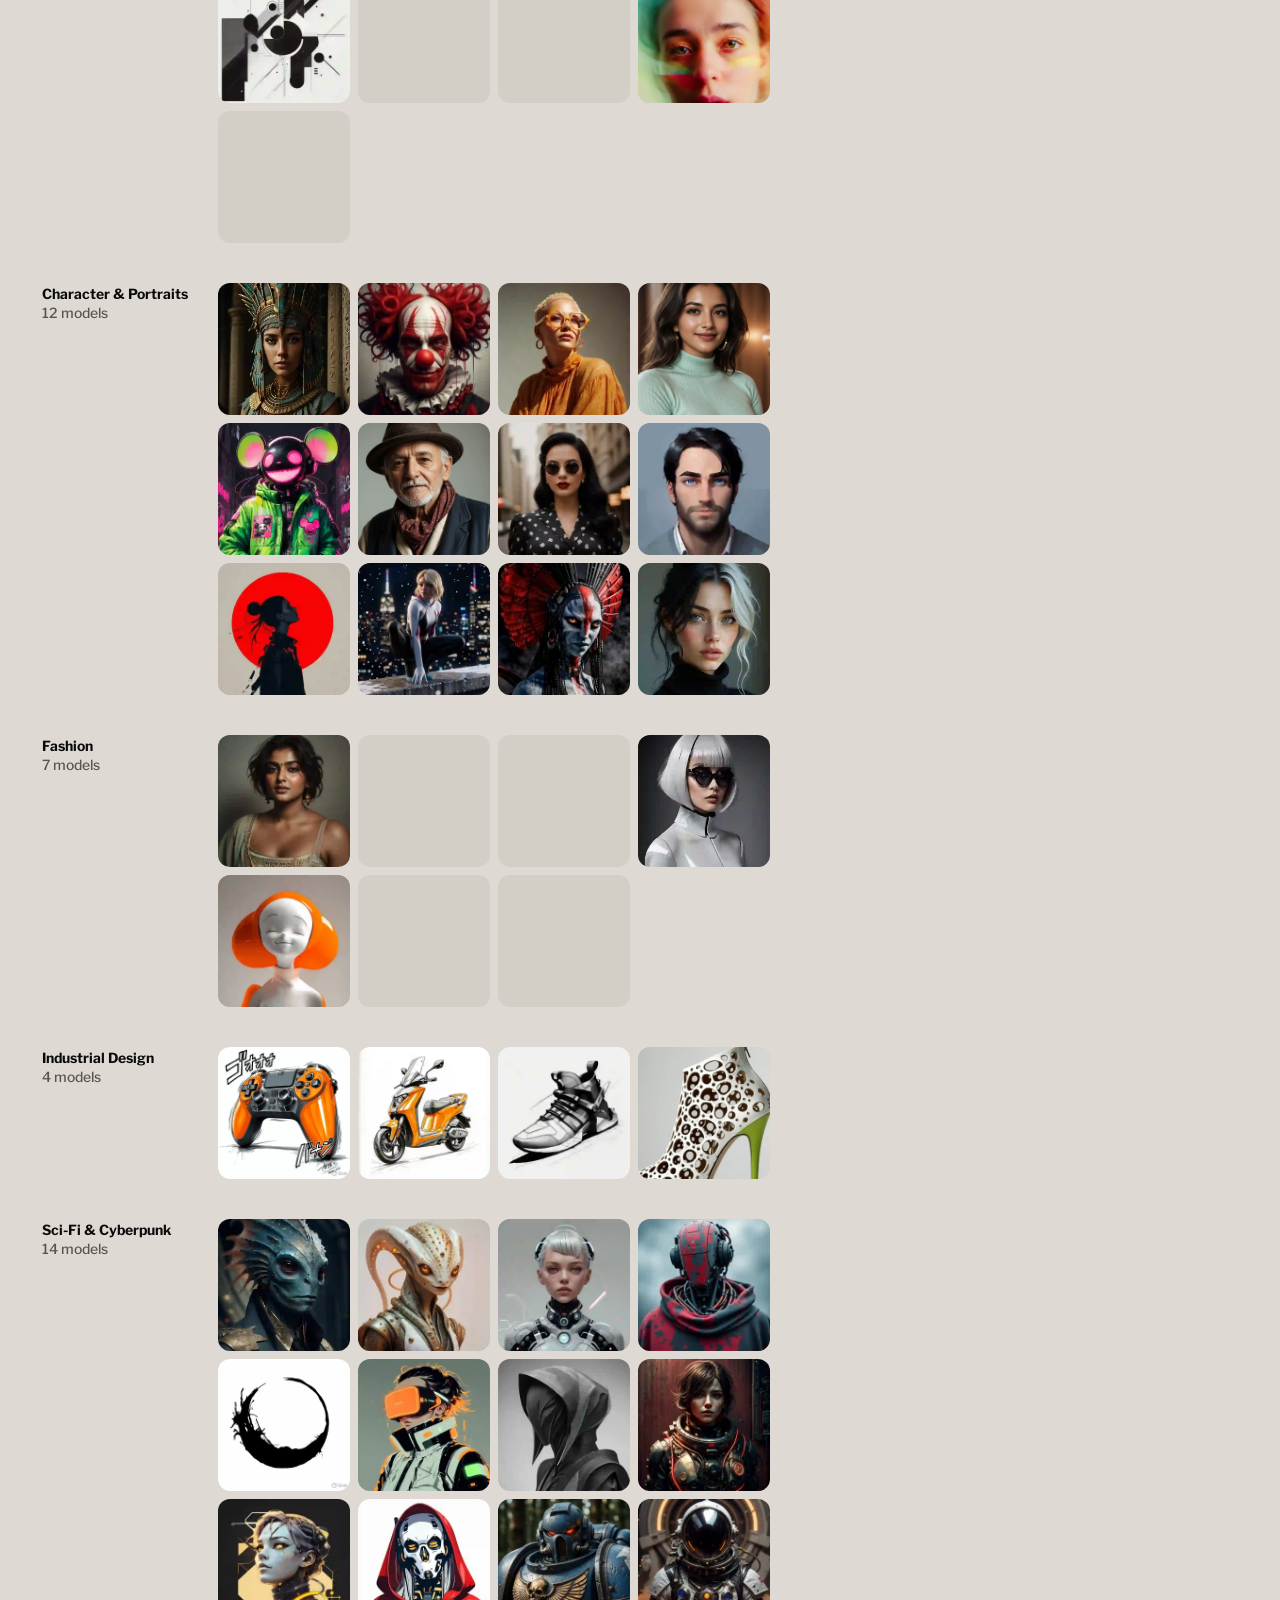
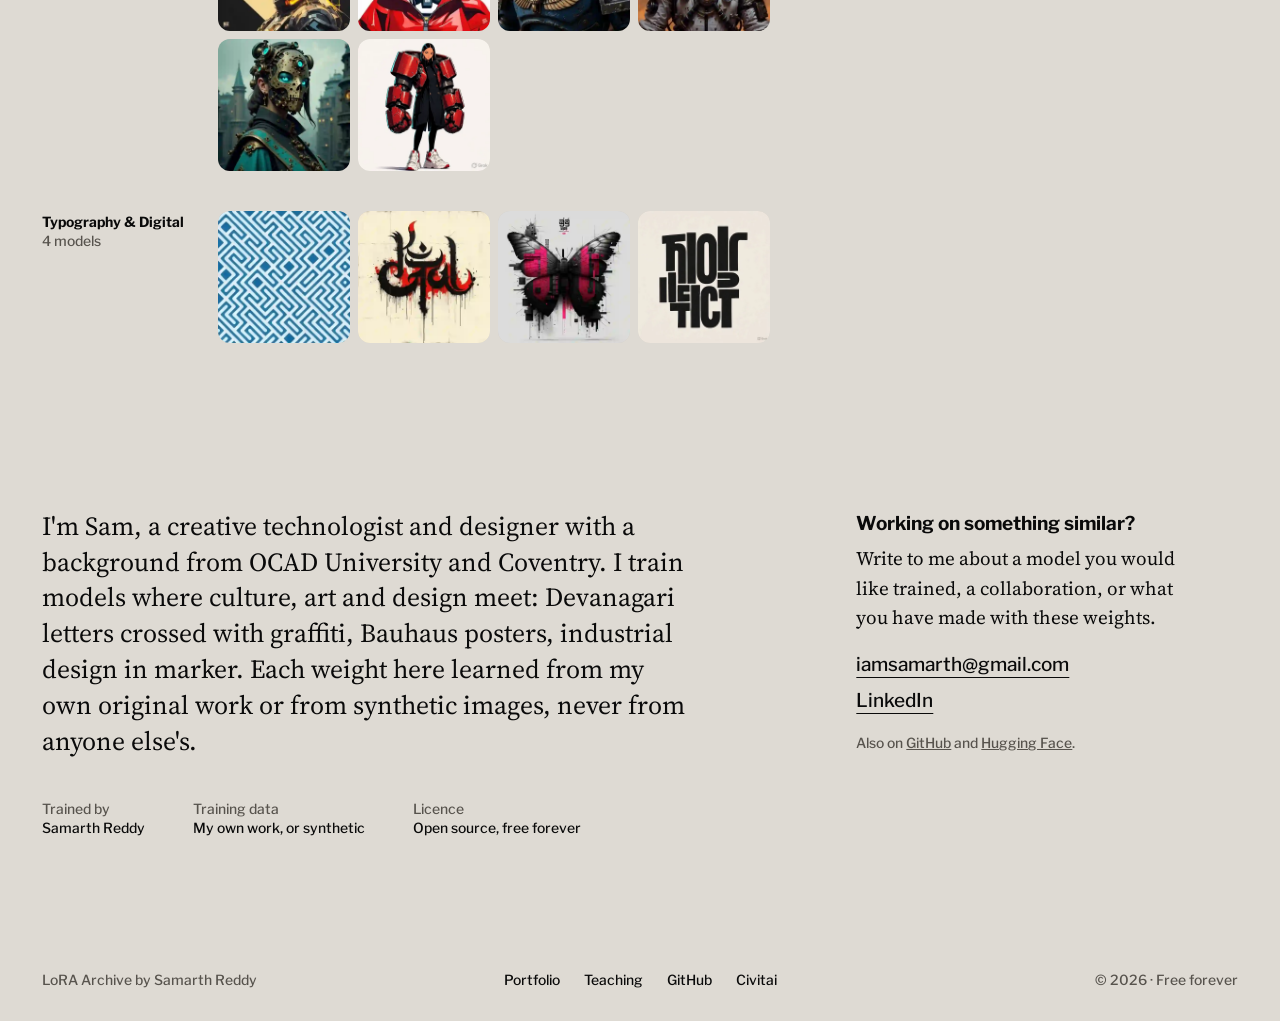
==== commit 69b96449: "update" ====
--- a/index.html
+++ b/index.html
@@ -80,10 +80,9 @@
                     <!-- Badges earned on Civitai. Pointing at one, or tabbing to it, names it below the row. -->
                     <div class="hero-badges" data-load style="--d:520ms">
                         <ul class="badge-row" aria-label="Badges earned on Civitai">
-                            <li class="badge" tabindex="0" data-name="Founding Knight" img
-                                src="badges/founding-knight.webp"
-                                alt="Founding Knight: Founding member of the Knights of New Order" width="36"
-                                height="36" decoding="async"></li>
+                            <li class="badge" tabindex="0" data-name="Founding Knight"><img
+                                    src="badges/founding-knight.webp" alt="Founding Knight" width="36"
+                                    height="36" decoding="async"></li>
                             <li class="badge" tabindex="0" data-name="Top 8 XL Creator"
                                 data-note="A top-eight place among XL creators"><img src="badges/top-8-xl-creator.webp"
                                     alt="Top 8 XL Creator: A top-eight place among XL creators" width="36" height="36"
@@ -292,7 +291,7 @@
         </svg>
     </button>
 
-    <script src="main.js?v=21" defer></script>
+    <script src="main.js?v=22" defer></script>
 </body>
 
 </html>
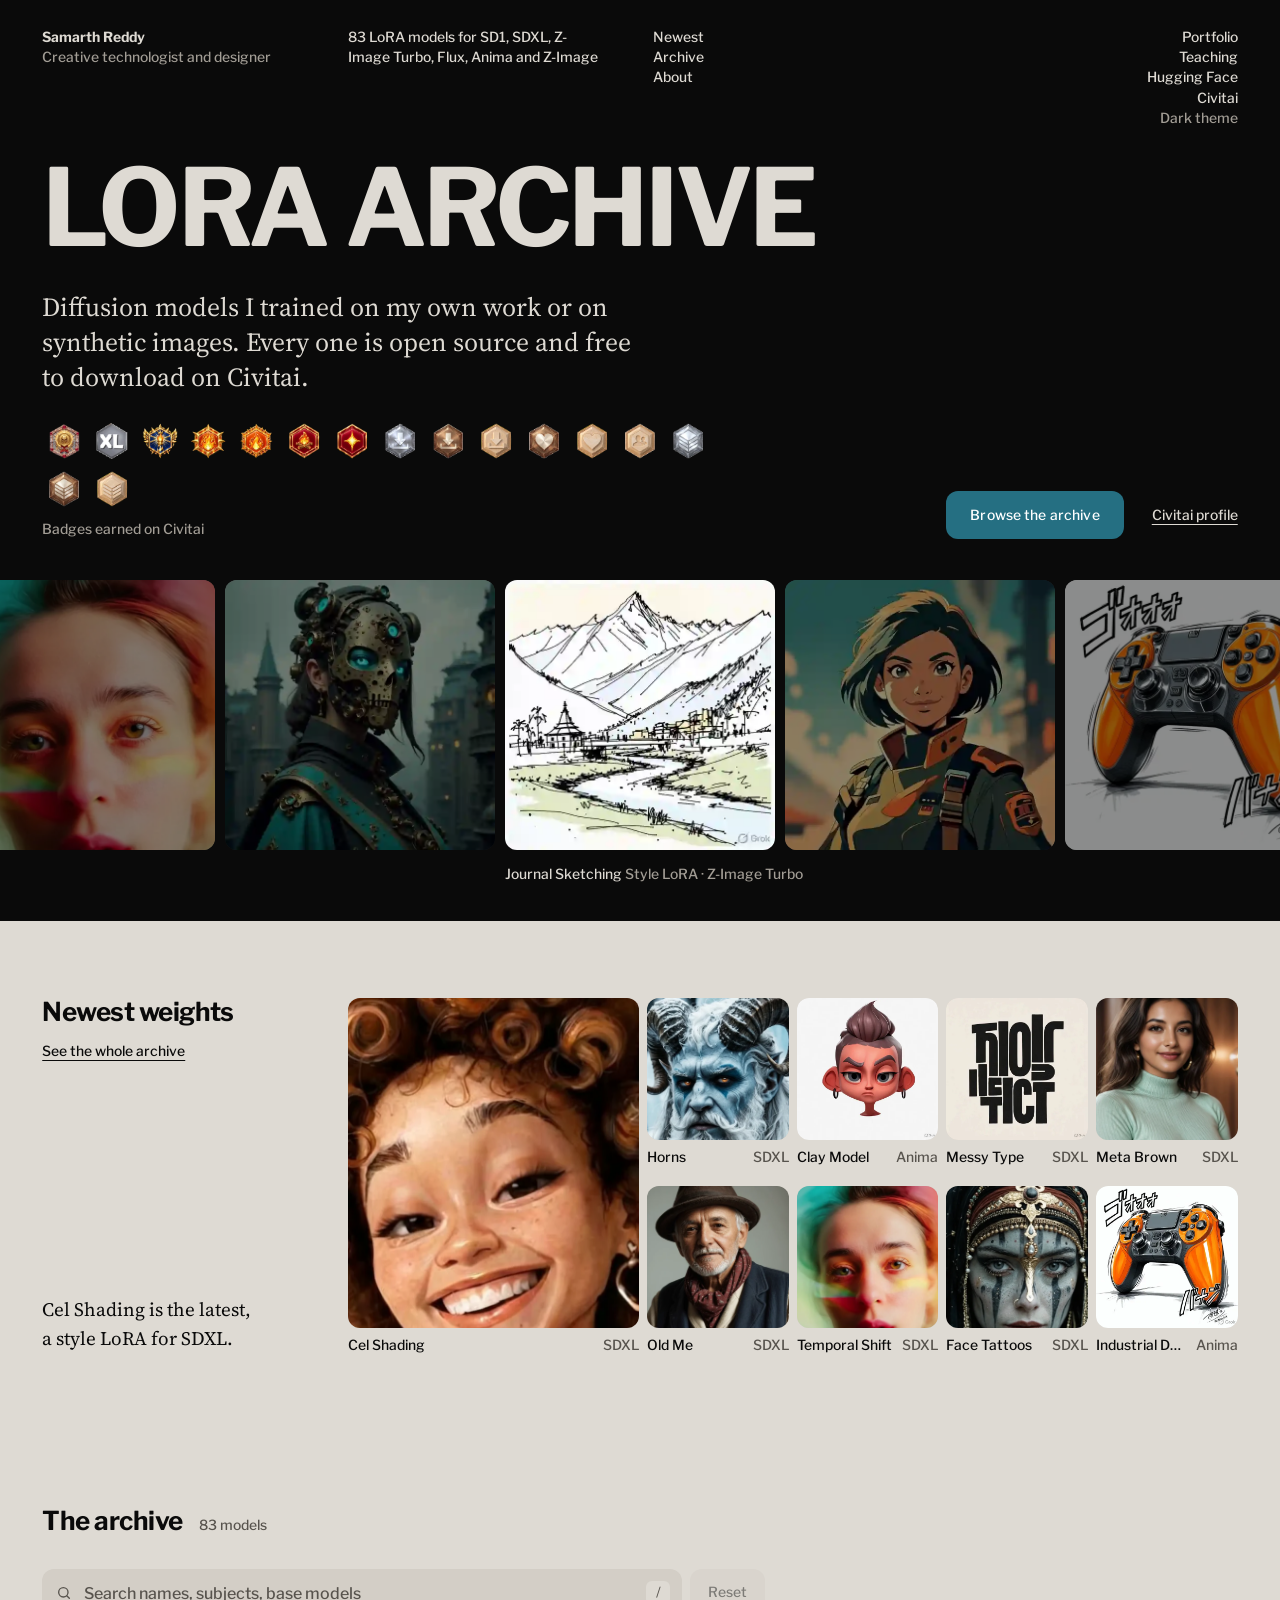
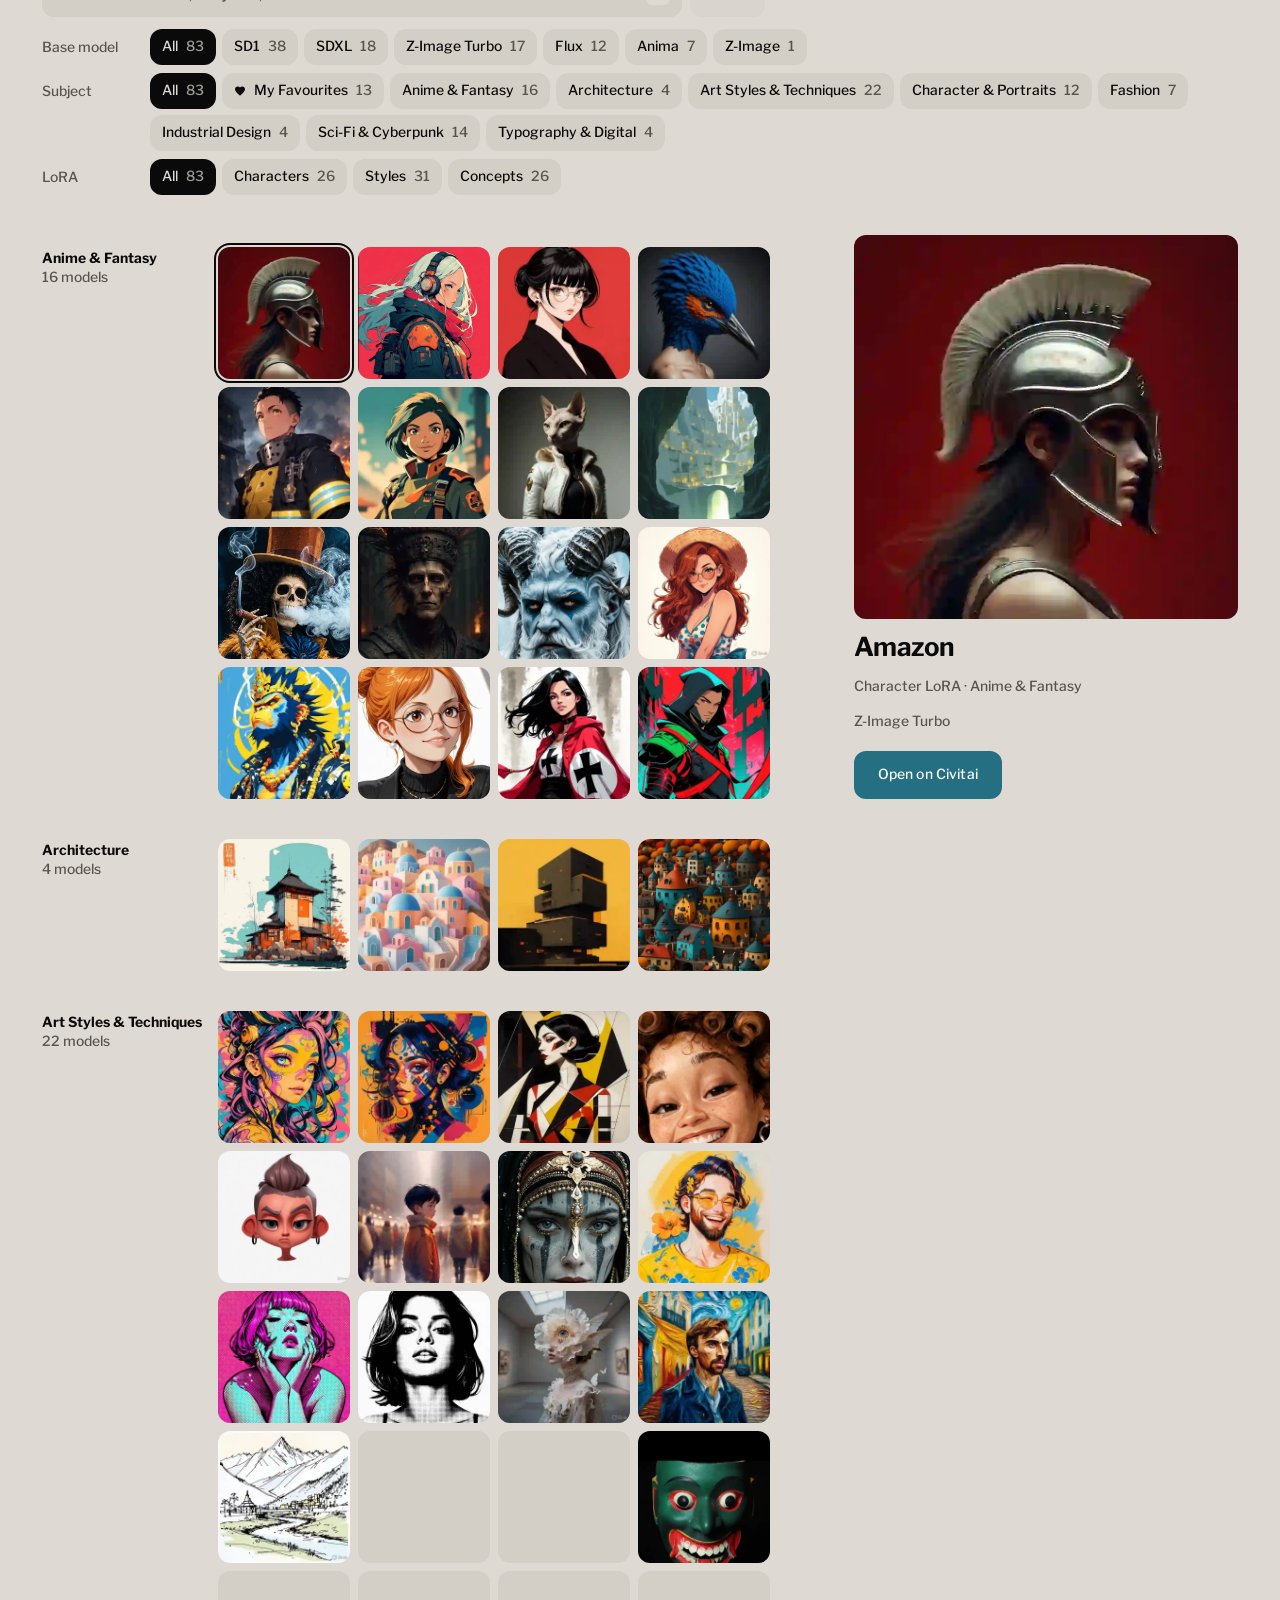
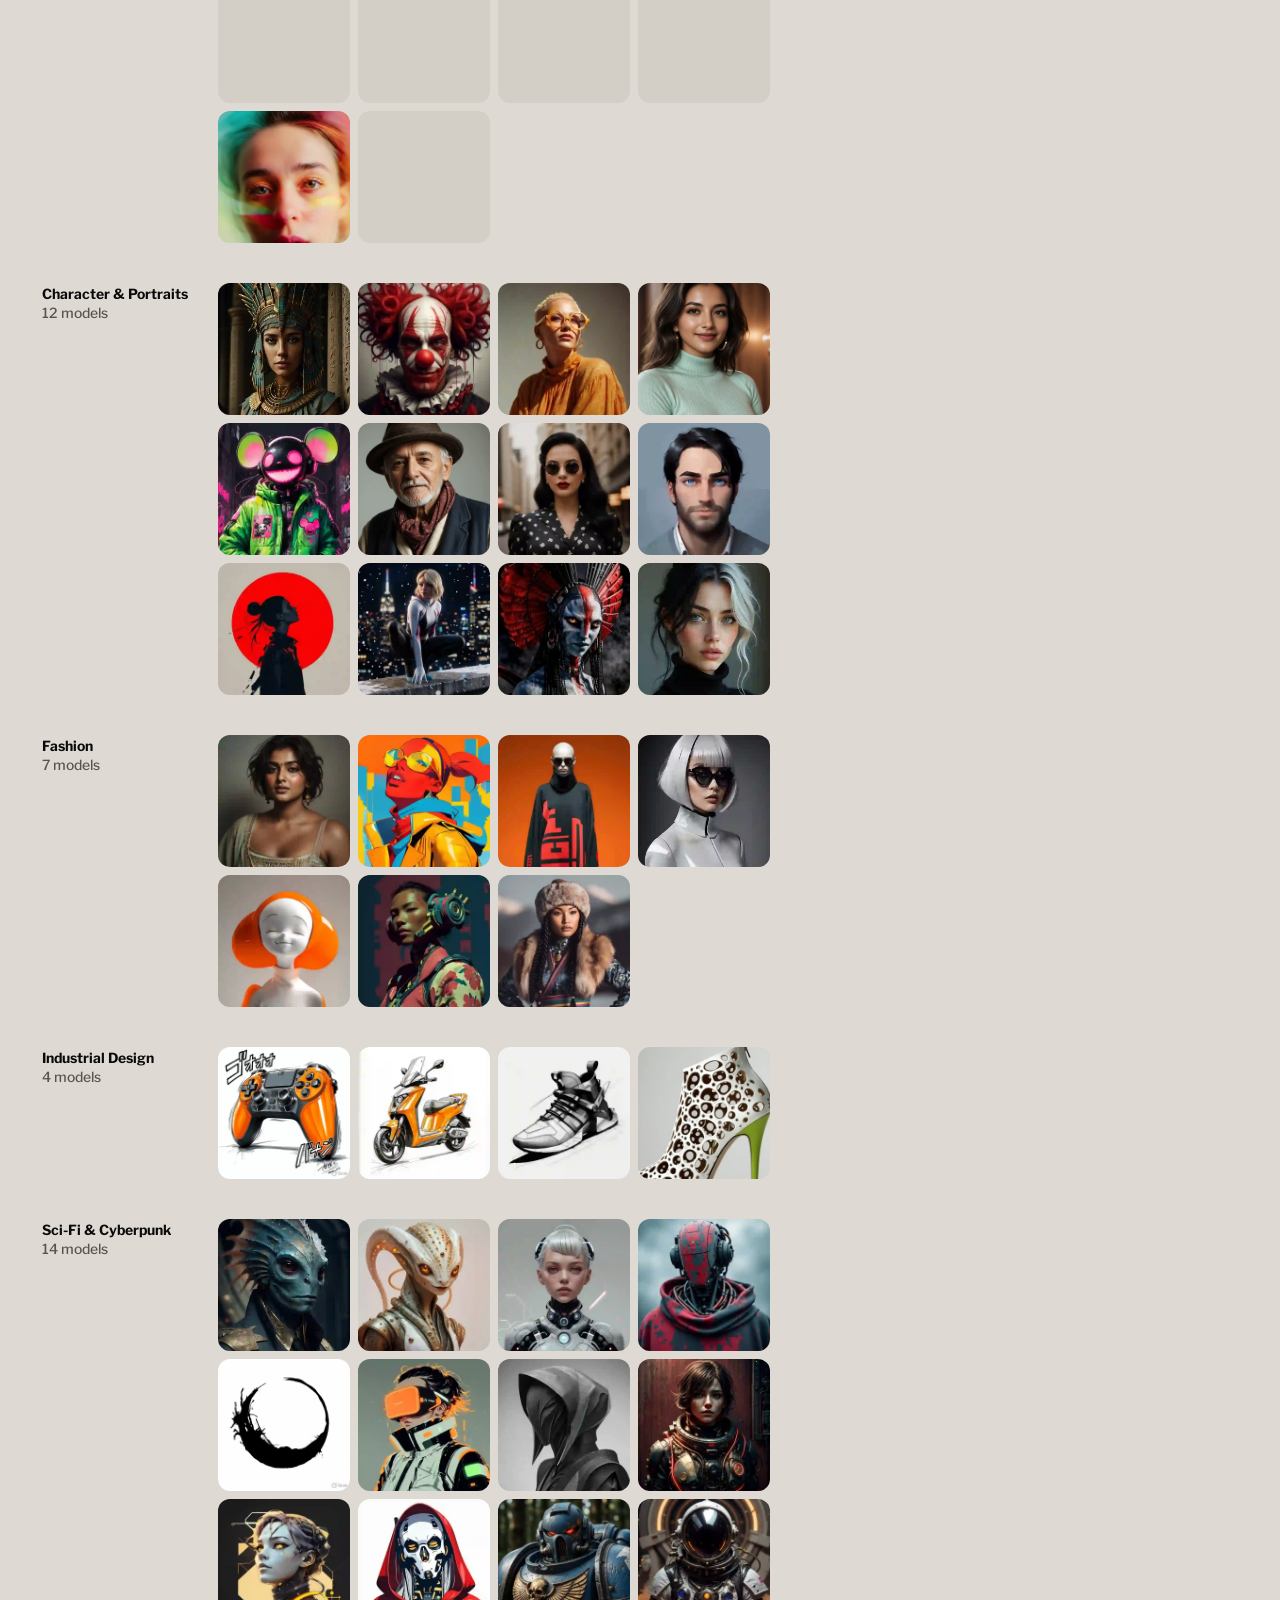
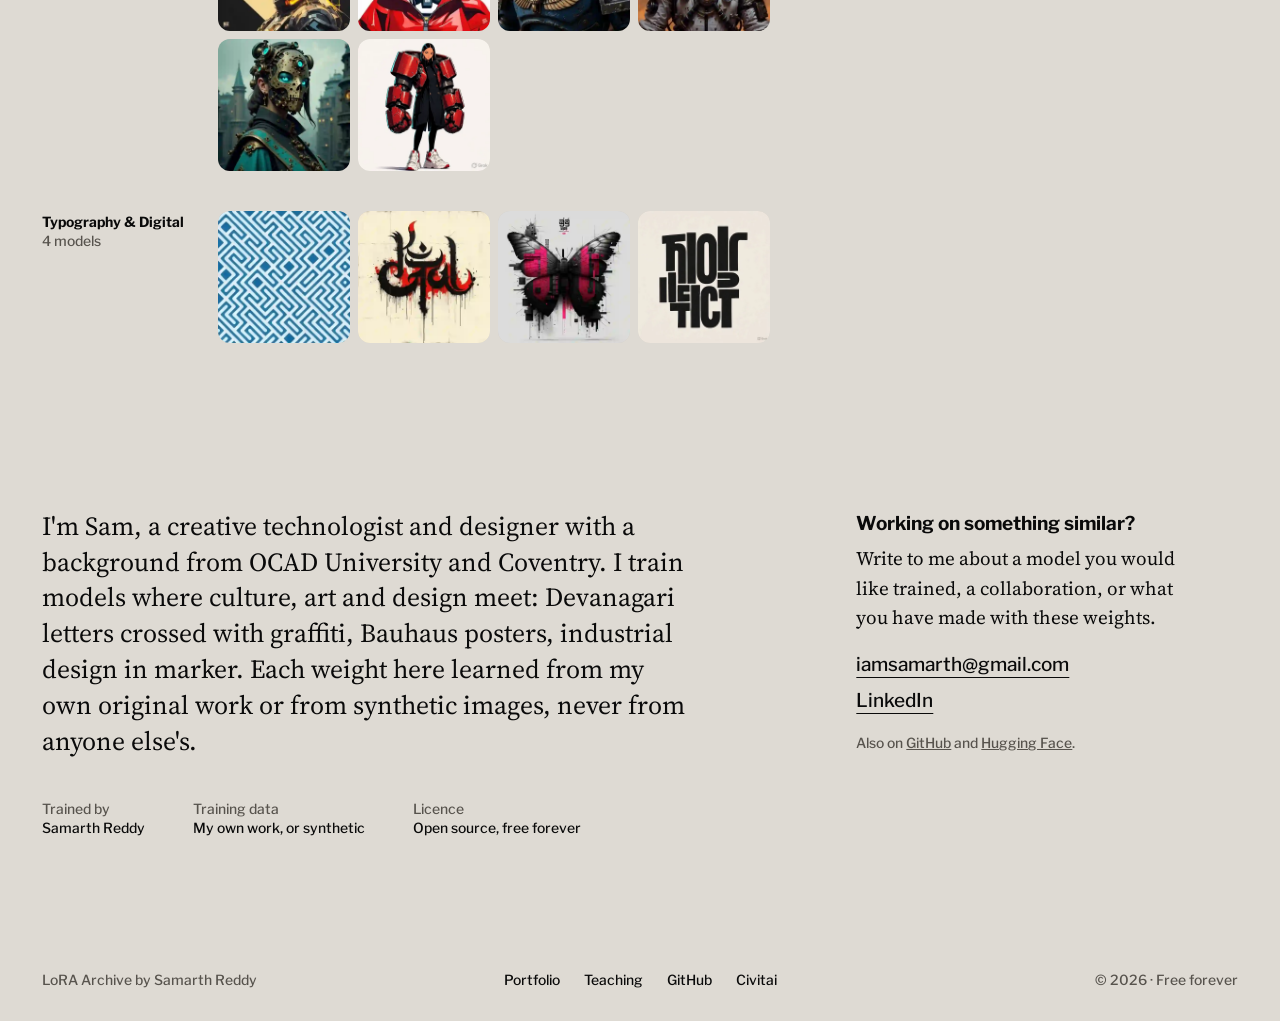
==== commit 08553095: "Update" ====
--- a/index.html
+++ b/index.html
@@ -49,7 +49,7 @@
                 <span class="muted">Creative technologist and designer</span>
             </p>
             <p class="hero-block hero-what">
-                <span id="hero-count">82</span> LoRA models for
+                <span id="hero-count">83</span> LoRA models for
                 <span id="hero-bases">SD1, SDXL, Flux, Z-Image and Anima</span>
             </p>
             <nav class="hero-block hero-nav" aria-label="On this page">
@@ -291,7 +291,7 @@
         </svg>
     </button>
 
-    <script src="main.js?v=22" defer></script>
+    <script src="main.js?v=23" defer></script>
 </body>
 
 </html>
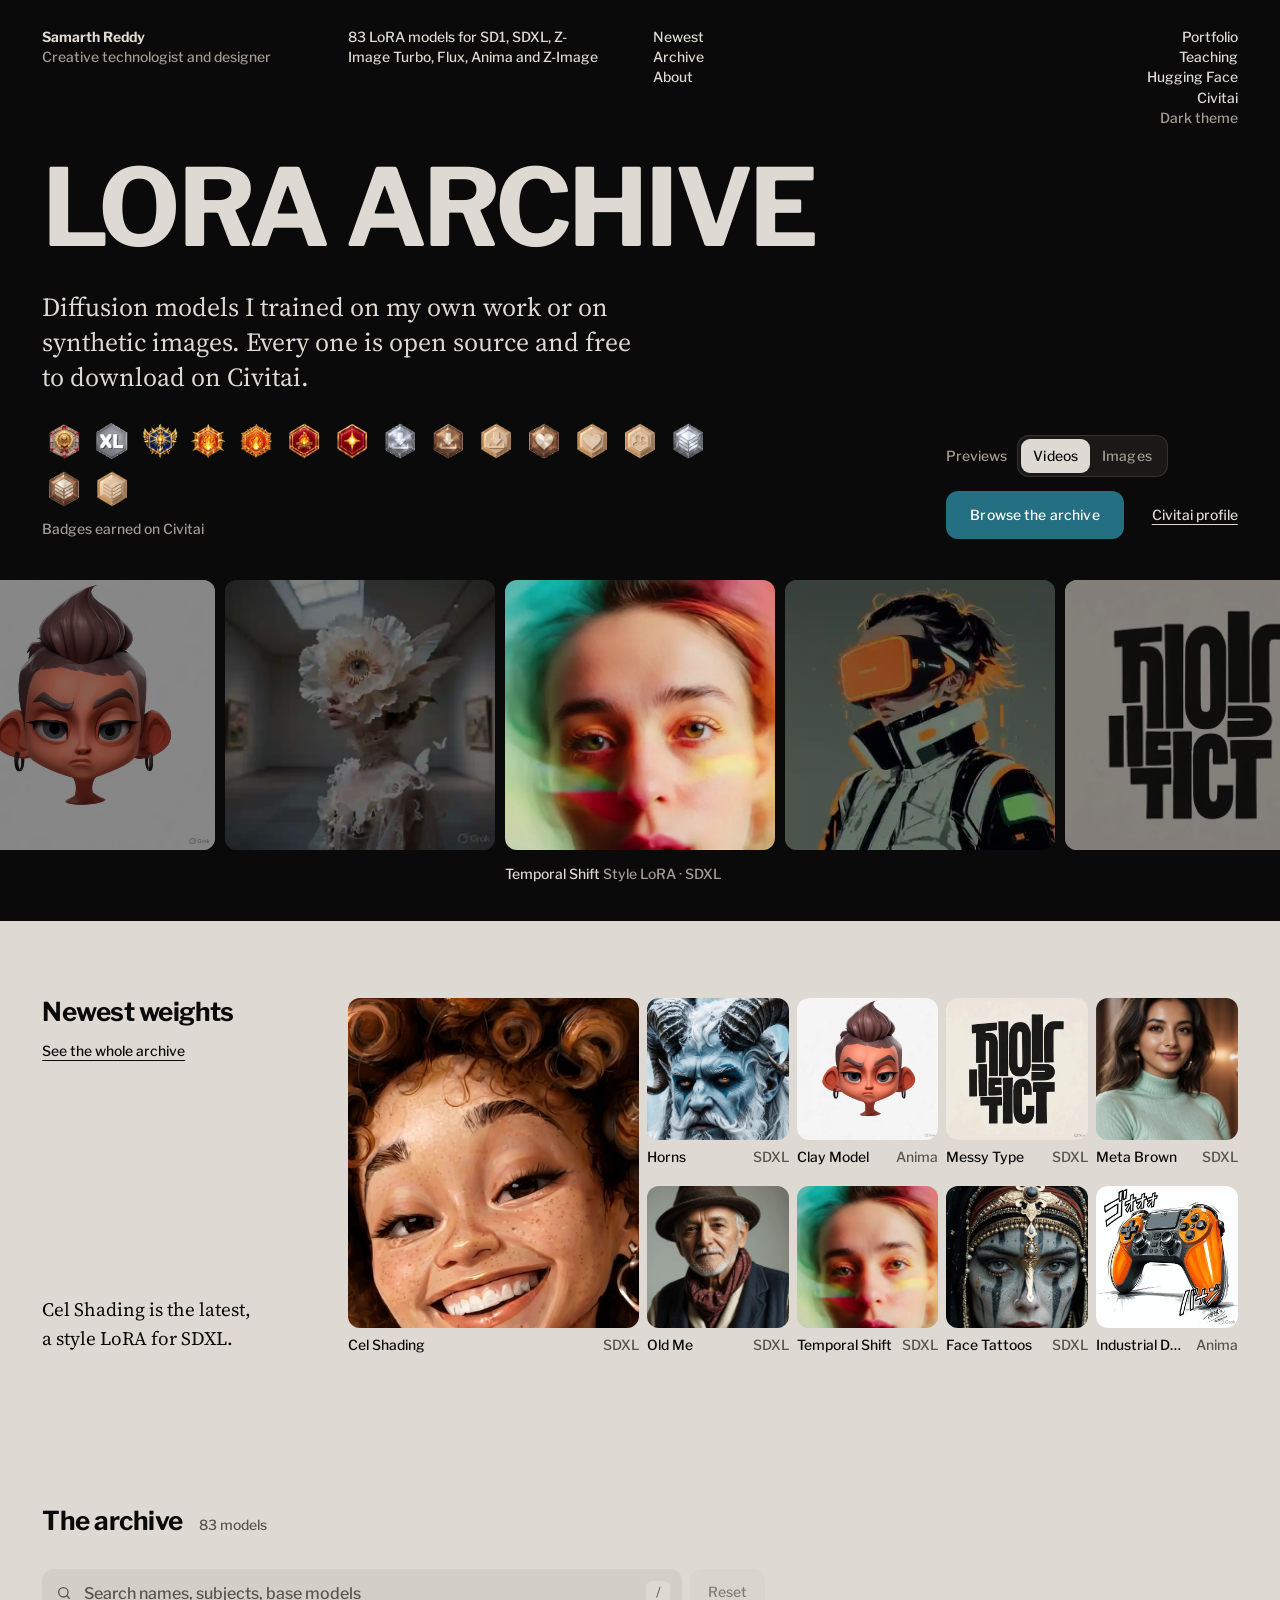
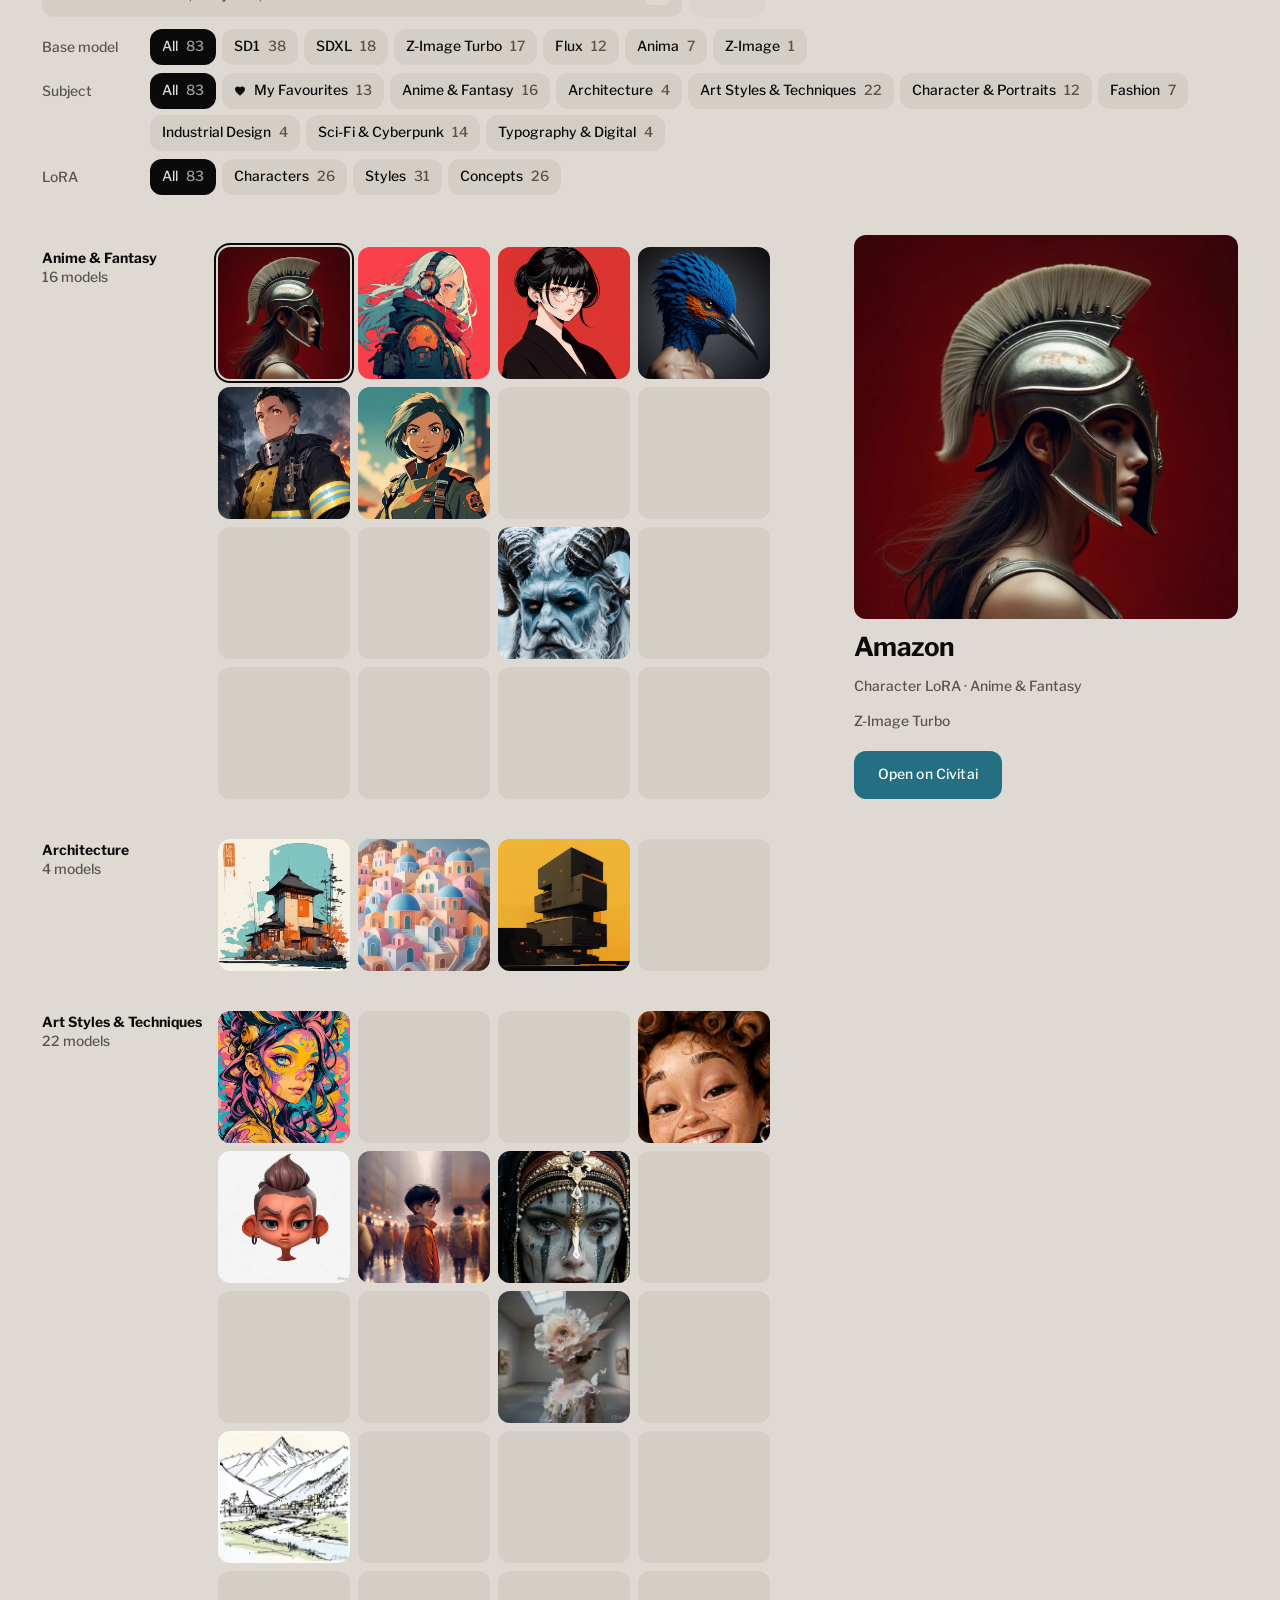
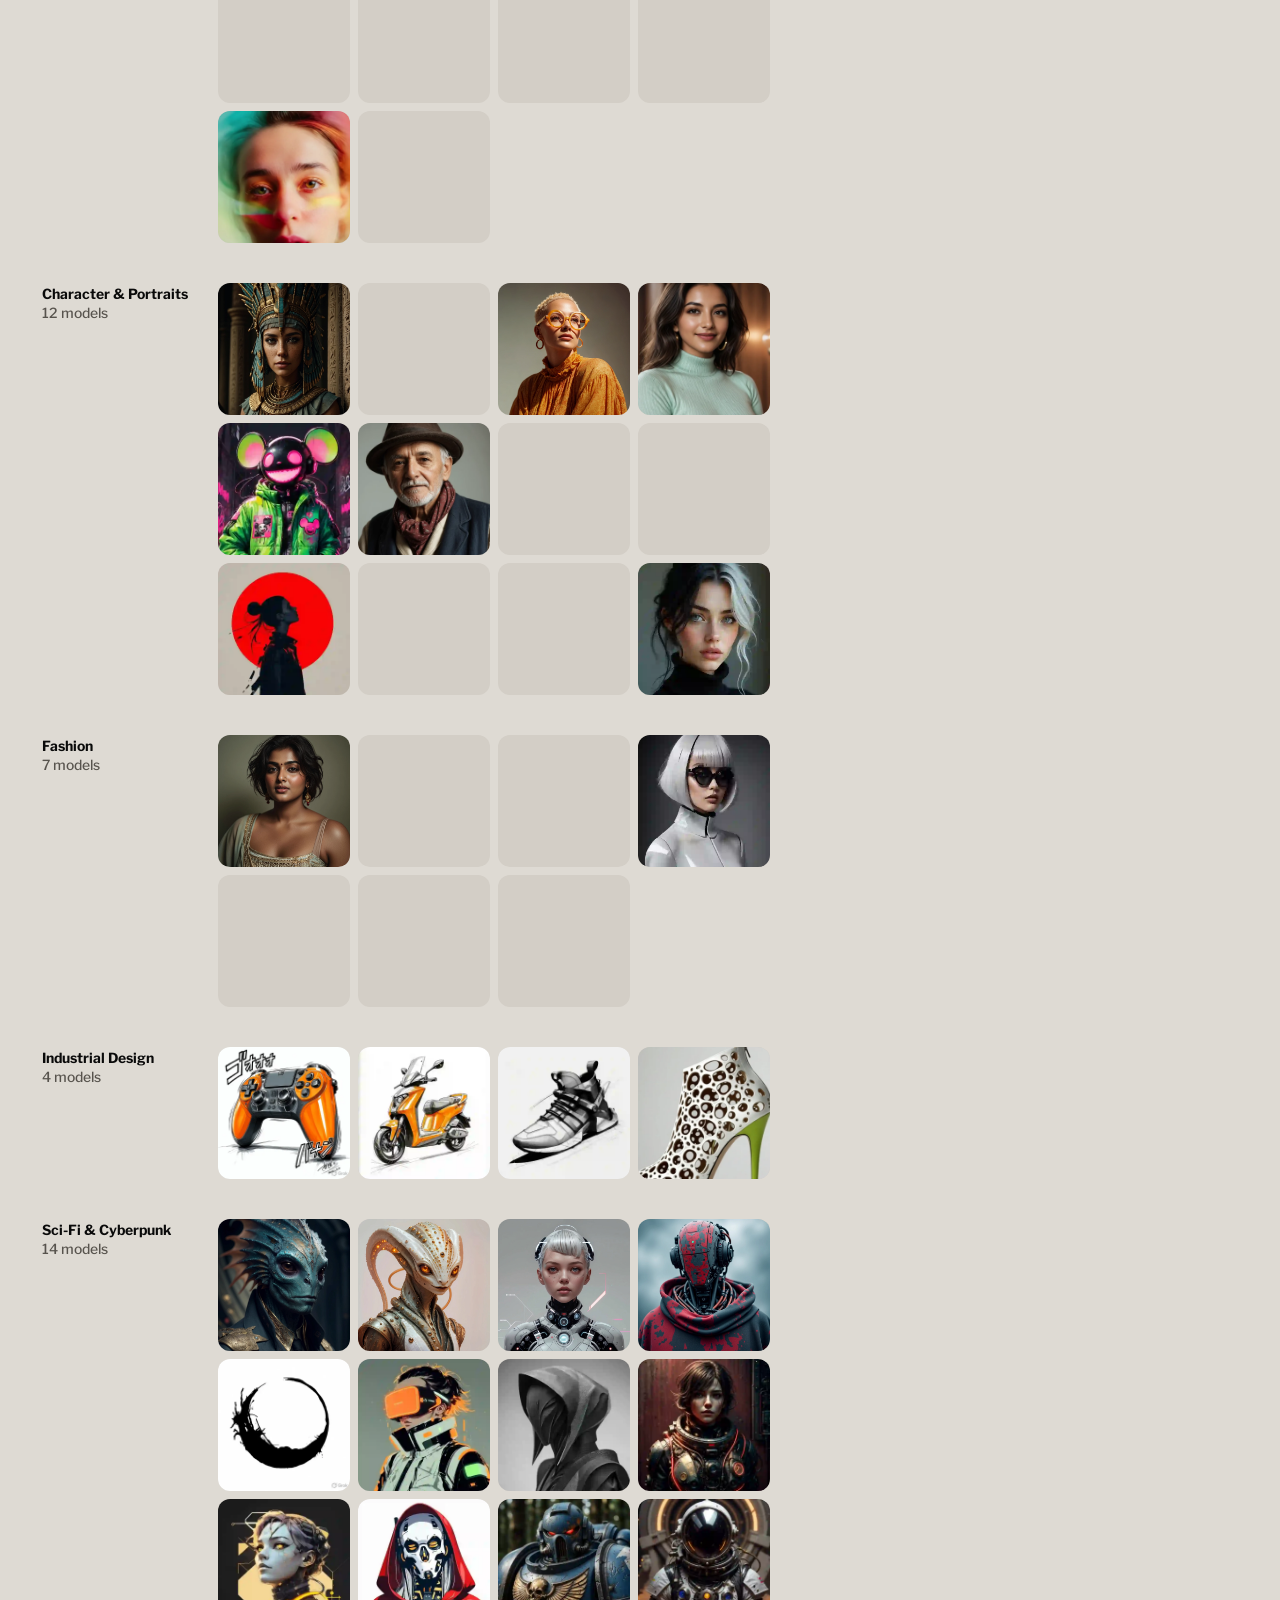
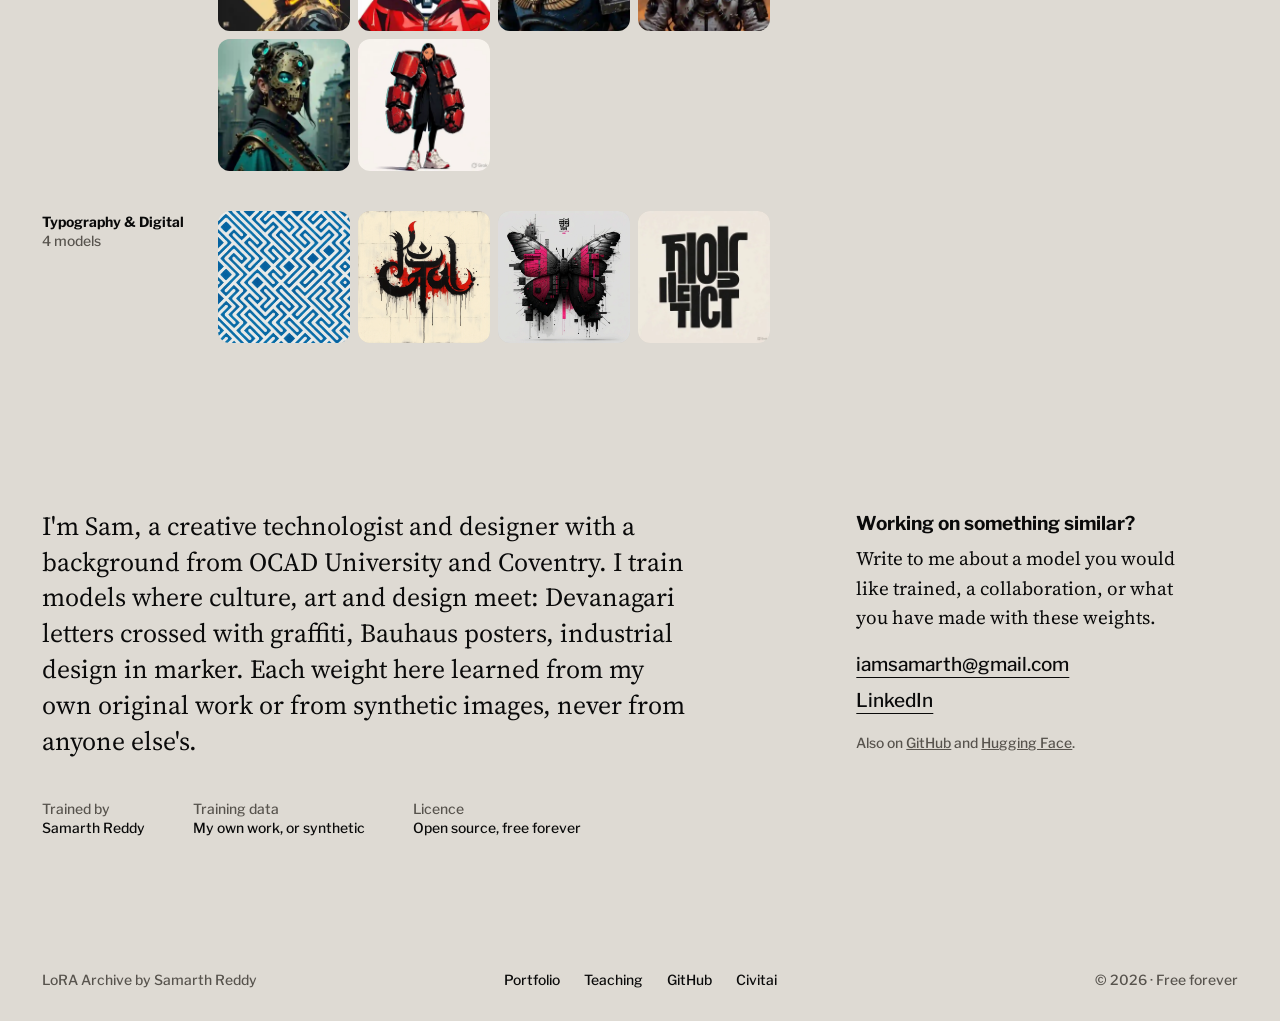
==== commit 372cb61a: "update" ====
--- a/index.html
+++ b/index.html
@@ -22,7 +22,7 @@
     <link
         href="https://fonts.googleapis.com/css2?family=Libre+Franklin:wght@500;700&family=Source+Serif+4:ital,opsz,wght@0,8..60,400;0,8..60,600;1,8..60,400&display=swap"
         rel="stylesheet">
-    <link rel="stylesheet" href="styles.css?v=21">
+    <link rel="stylesheet" href="styles.css?v=22">
 
     <script>
         // Applied before first paint so the page never flashes the wrong theme.
@@ -34,6 +34,12 @@
             try { saved = localStorage.getItem('theme'); } catch (e) { }
             var dark = saved === 'dark' || (!saved && window.matchMedia('(prefers-color-scheme: dark)').matches);
             root.setAttribute('data-theme', dark ? 'dark' : 'light');
+            var media = null;
+            try { media = localStorage.getItem('mediaMode'); } catch (e) { }
+            if (media !== 'videos' && media !== 'images') {
+                media = (navigator.connection && navigator.connection.saveData) ? 'images' : 'videos';
+            }
+            root.setAttribute('data-media', media);
         })();
     </script>
 </head>
@@ -135,6 +141,13 @@
                     </div>
                 </div>
                 <div class="hero-actions" data-load style="--d:460ms">
+                    <div class="media-toggle" id="media-toggle" role="group" aria-labelledby="media-toggle-label">
+                        <span class="media-toggle-label" id="media-toggle-label">Previews</span>
+                        <div class="media-toggle-track">
+                            <button class="media-option" type="button" data-mode="videos" aria-pressed="true">Videos</button>
+                            <button class="media-option" type="button" data-mode="images" aria-pressed="false">Images</button>
+                        </div>
+                    </div>
                     <a class="button" href="#archive">Browse the archive</a>
                     <a class="text-link" href="https://civitai.com/user/callux" target="_blank"
                         rel="noopener noreferrer">Civitai profile</a>
@@ -291,7 +304,7 @@
         </svg>
     </button>
 
-    <script src="main.js?v=23" defer></script>
+    <script src="main.js?v=24" defer></script>
 </body>
 
 </html>
--- a/styles.css
+++ b/styles.css
@@ -448,9 +448,62 @@
 .hero-actions {
     grid-column: 8 / 13;
     justify-self: end;
-    display: flex;
+    display: grid;
+    grid-template-columns: auto auto;
     align-items: center;
-    gap: 28px;
+    gap: 14px 28px;
+}
+
+.media-toggle {
+    grid-column: 1 / -1;
+    justify-self: start;
+    display: inline-flex;
+    align-items: center;
+    gap: 10px;
+    font-family: var(--font-display);
+    font-weight: 500;
+    font-size: var(--step-small);
+}
+
+.media-toggle-label {
+    color: var(--field-muted);
+}
+
+.media-toggle-track {
+    display: inline-flex;
+    padding: 3px;
+    border-radius: var(--radius);
+    background: #1a1917;
+    border: 1px solid rgba(222, 218, 211, 0.14);
+}
+
+.media-option {
+    min-height: 34px;
+    padding: 0 12px;
+    border-radius: calc(var(--radius) - 3px);
+    color: var(--field-muted);
+    letter-spacing: 0.01em;
+    transition: background-color var(--t-hover) ease, color var(--t-hover) ease, transform var(--t-press) var(--ease-out);
+}
+
+.media-option:hover {
+    color: var(--field-ink);
+}
+
+.media-option:active {
+    transform: scale(0.97);
+}
+
+:root[data-media="videos"] .media-option[data-mode="videos"],
+:root[data-media="images"] .media-option[data-mode="images"],
+:root:not([data-media]) .media-option[aria-pressed="true"] {
+    background: var(--field-ink);
+    color: var(--field);
+}
+
+.media-option:focus-visible {
+    outline-color: var(--field-ink);
+    outline-offset: 2px;
 }
 
 .hero .text-link {
@@ -1494,7 +1547,12 @@
     }
 
     .hero-actions {
-        gap: 20px;
+        gap: 14px 20px;
+    }
+
+    .media-option {
+        min-height: 40px;
+        padding: 0 14px;
     }
 
     .strip {
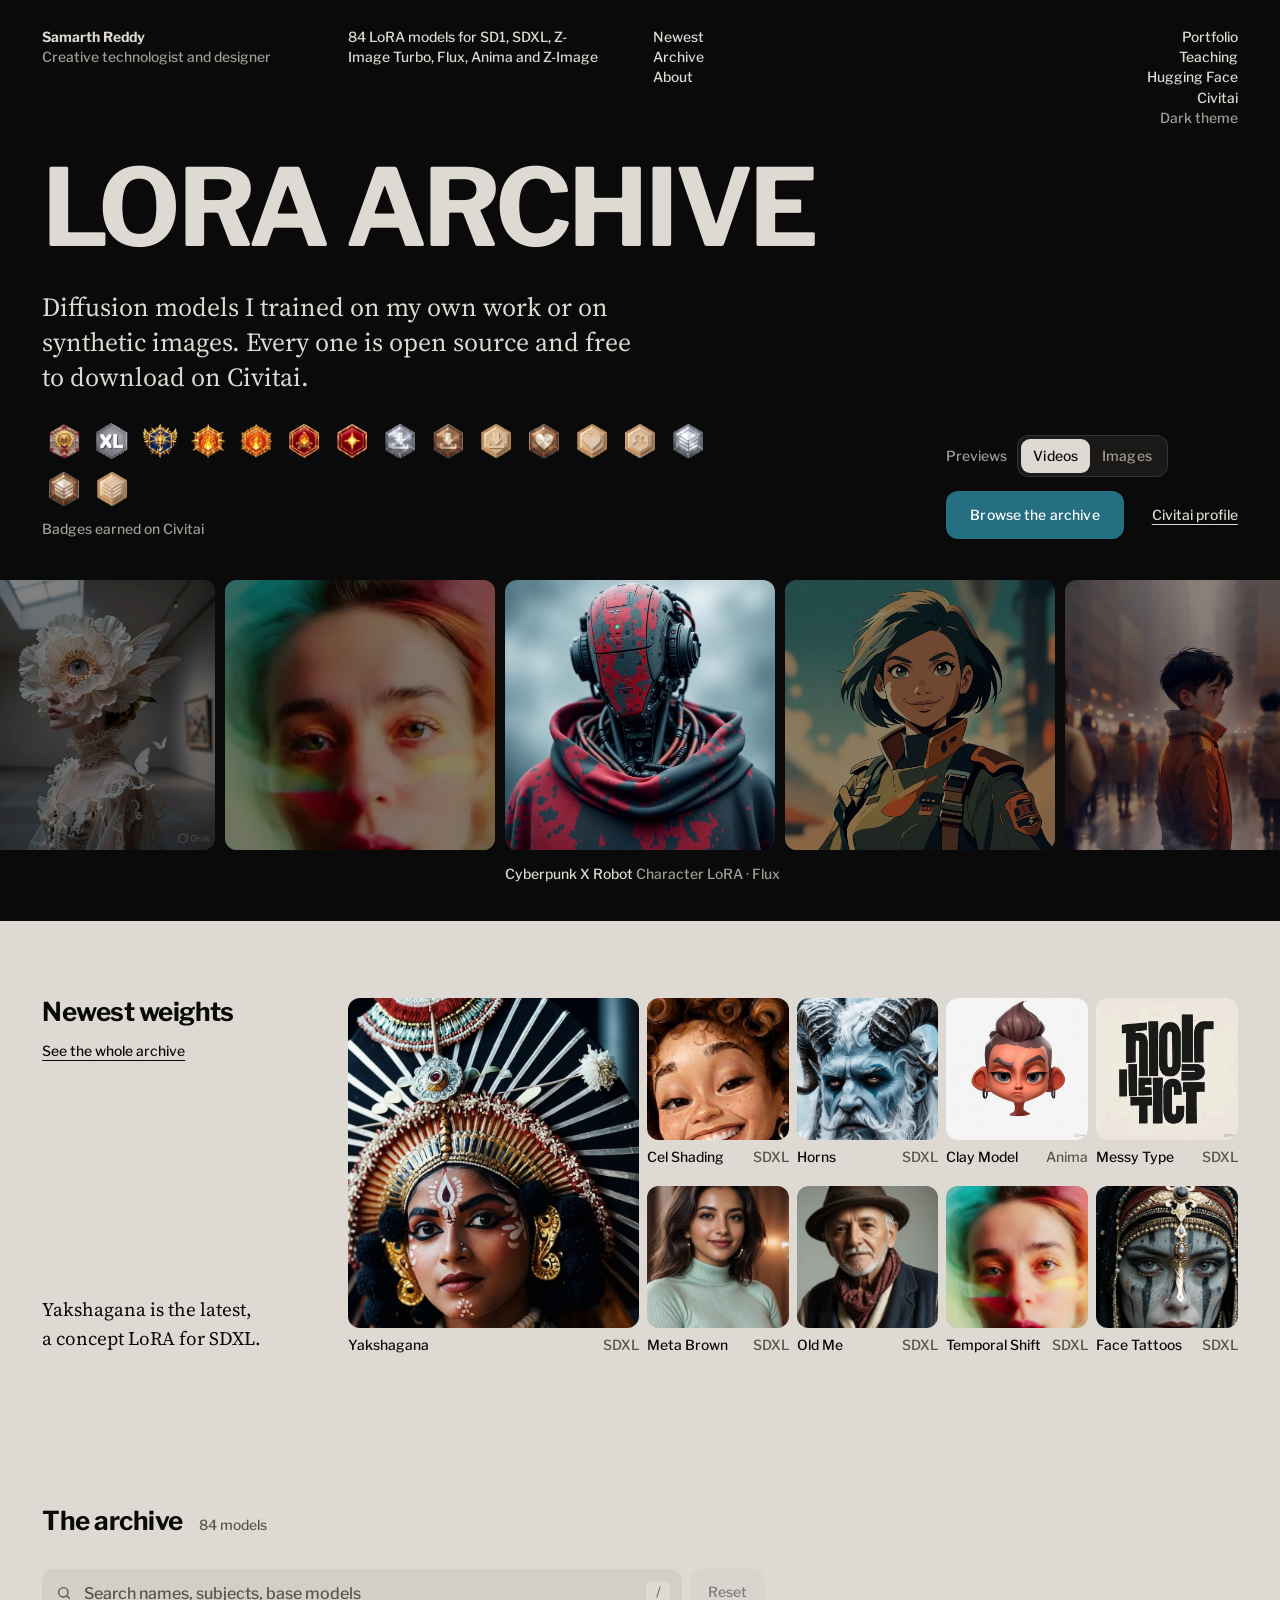
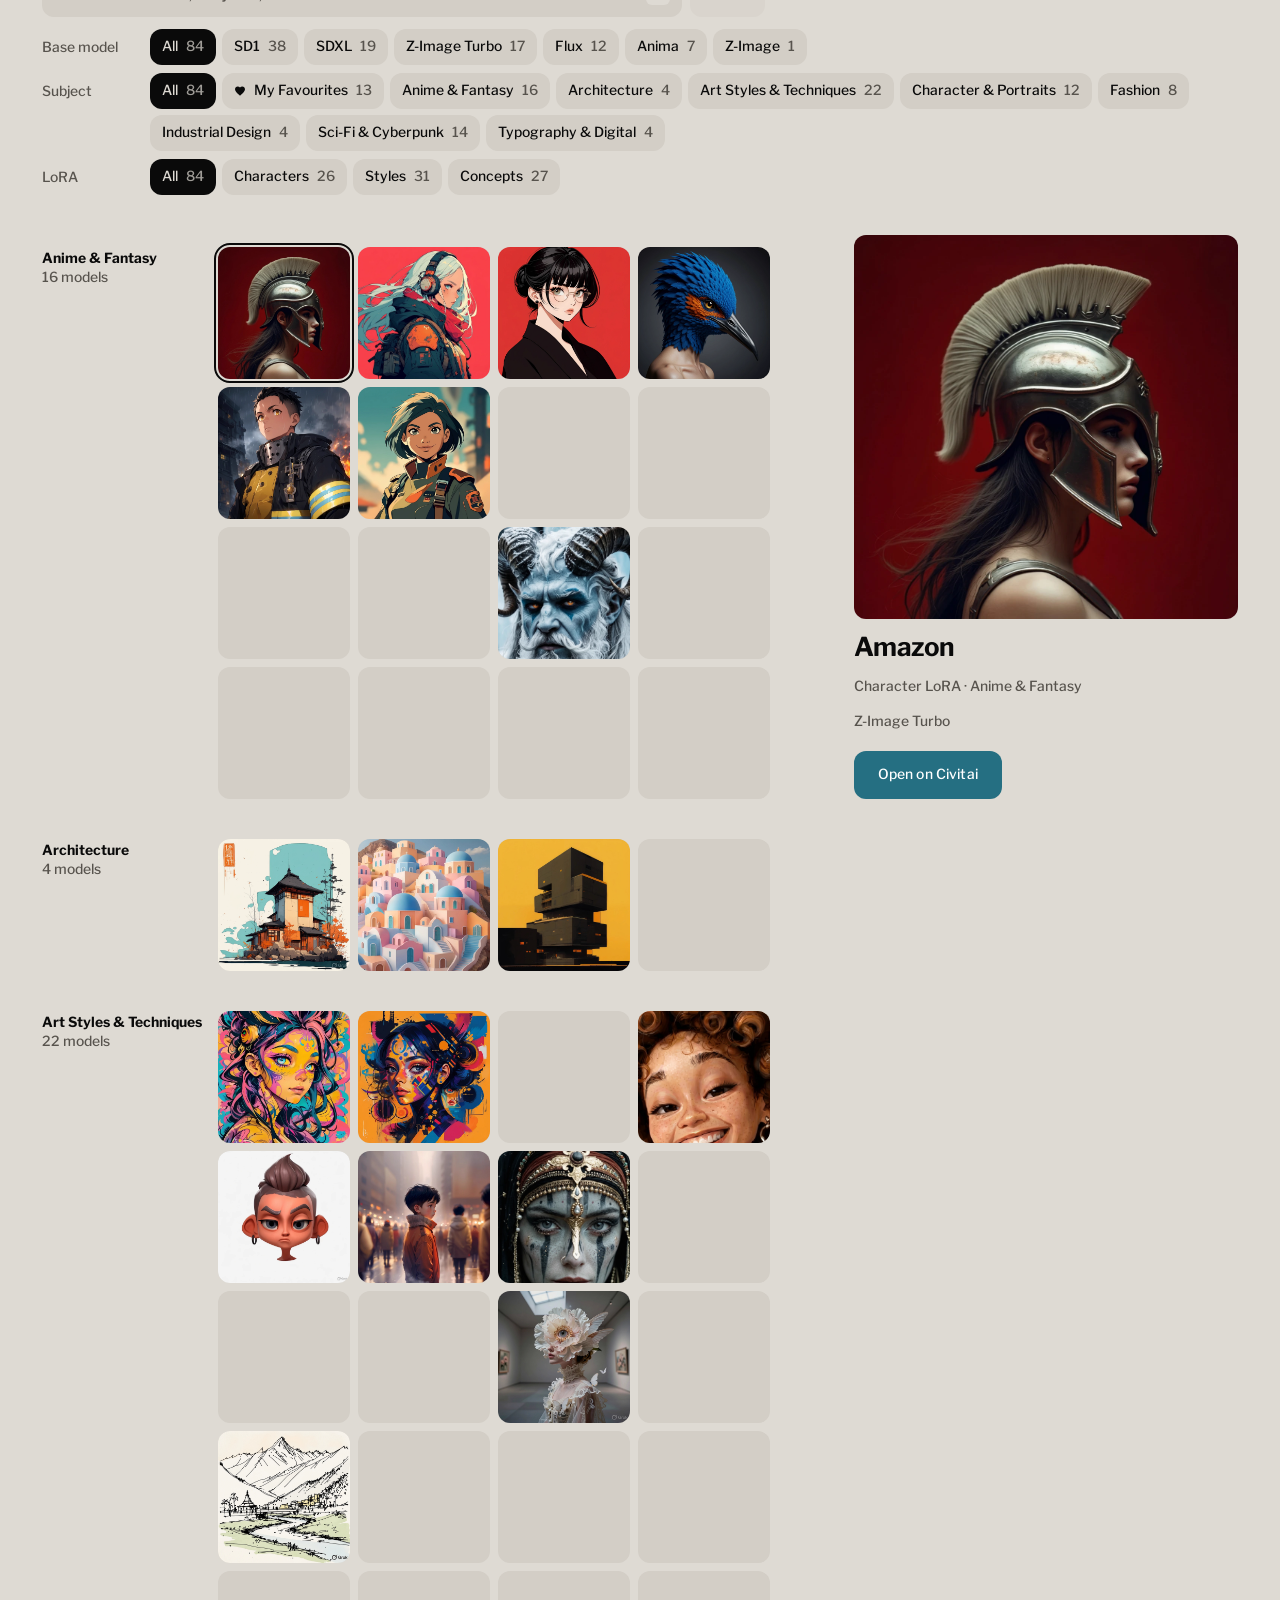
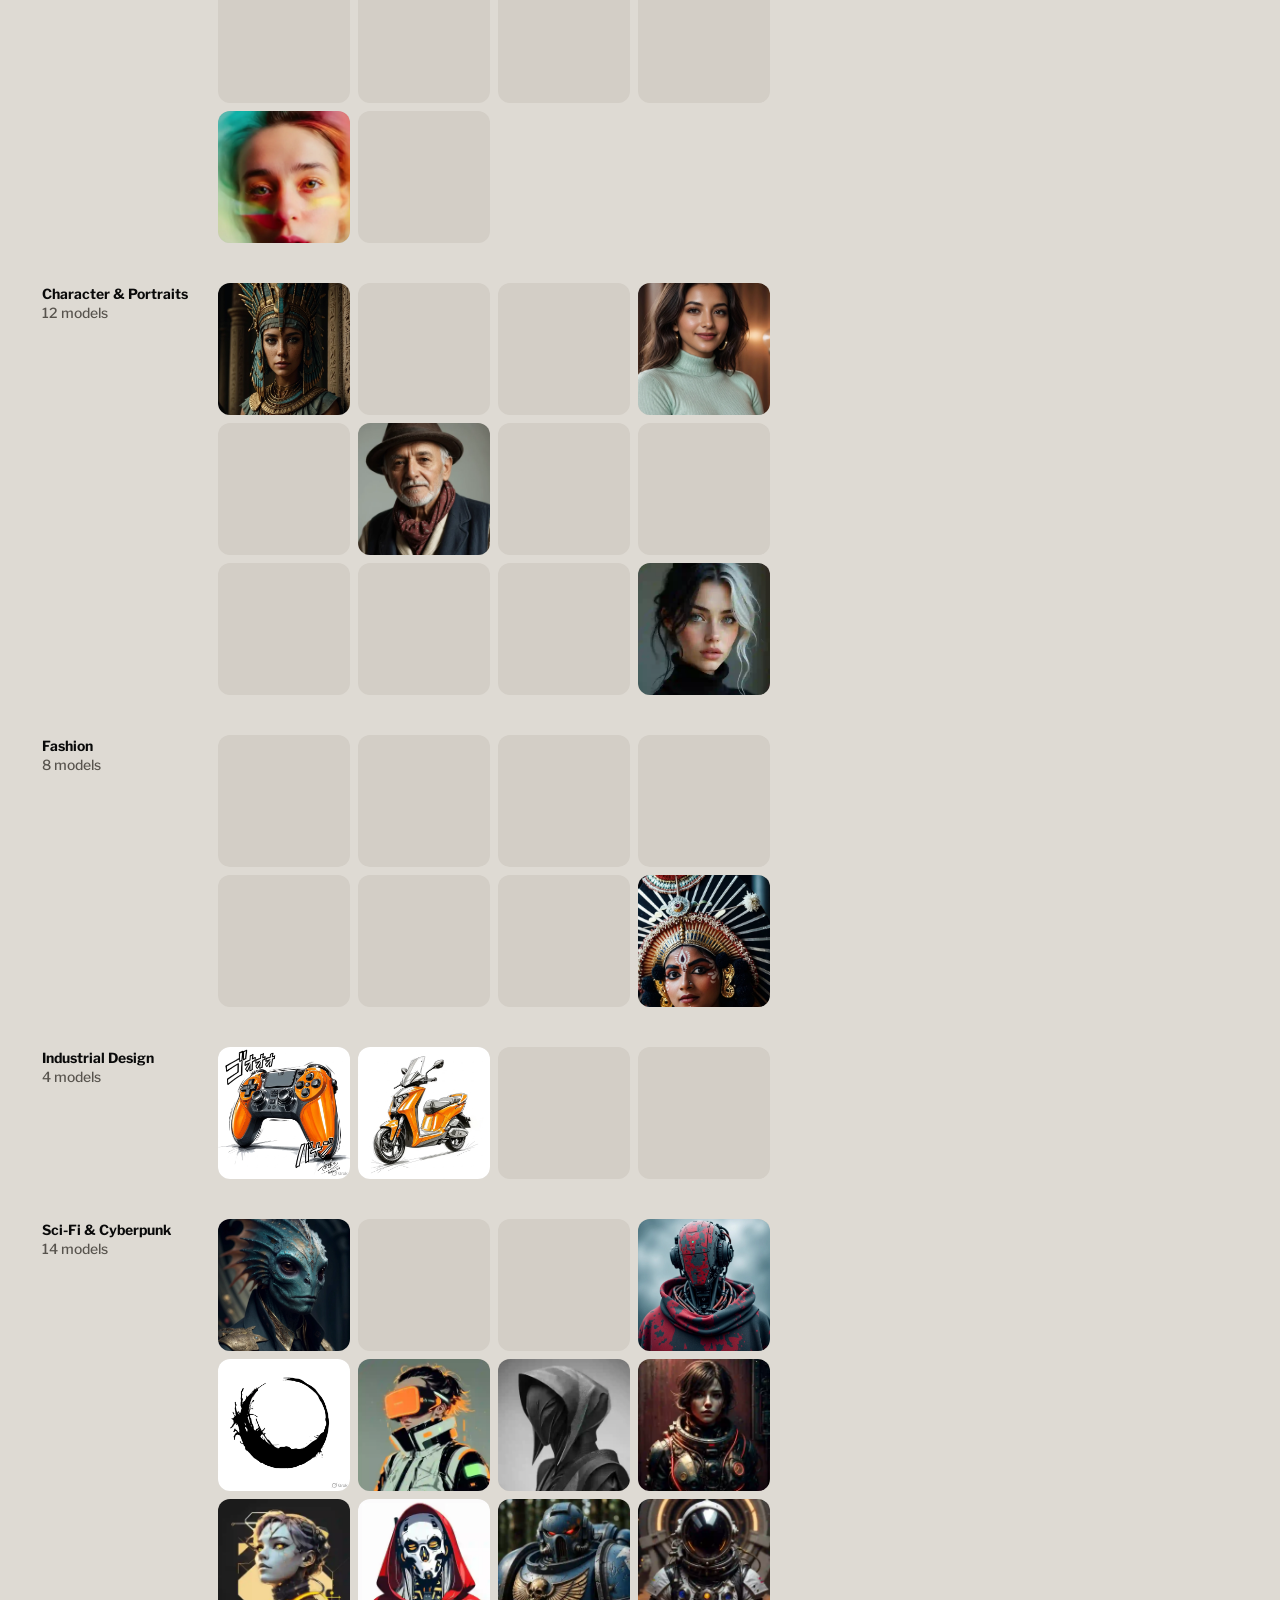
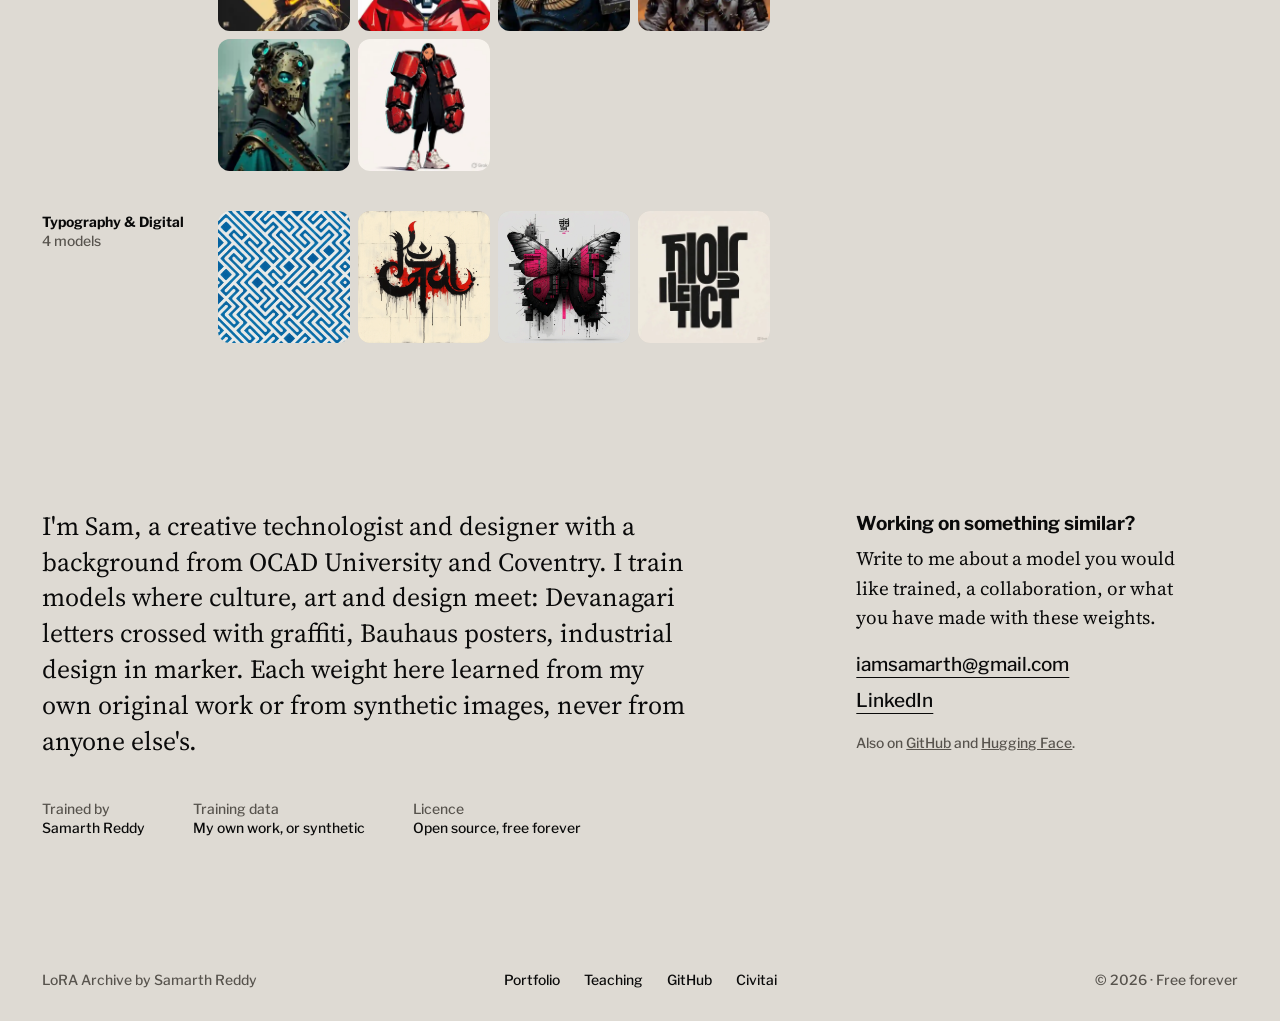
==== commit ad448cc1: "Update" ====
--- a/index.html
+++ b/index.html
@@ -55,7 +55,7 @@
                 <span class="muted">Creative technologist and designer</span>
             </p>
             <p class="hero-block hero-what">
-                <span id="hero-count">83</span> LoRA models for
+                <span id="hero-count">84</span> LoRA models for
                 <span id="hero-bases">SD1, SDXL, Flux, Z-Image and Anima</span>
             </p>
             <nav class="hero-block hero-nav" aria-label="On this page">
@@ -304,7 +304,7 @@
         </svg>
     </button>
 
-    <script src="main.js?v=24" defer></script>
+    <script src="main.js?v=25" defer></script>
 </body>
 
 </html>
